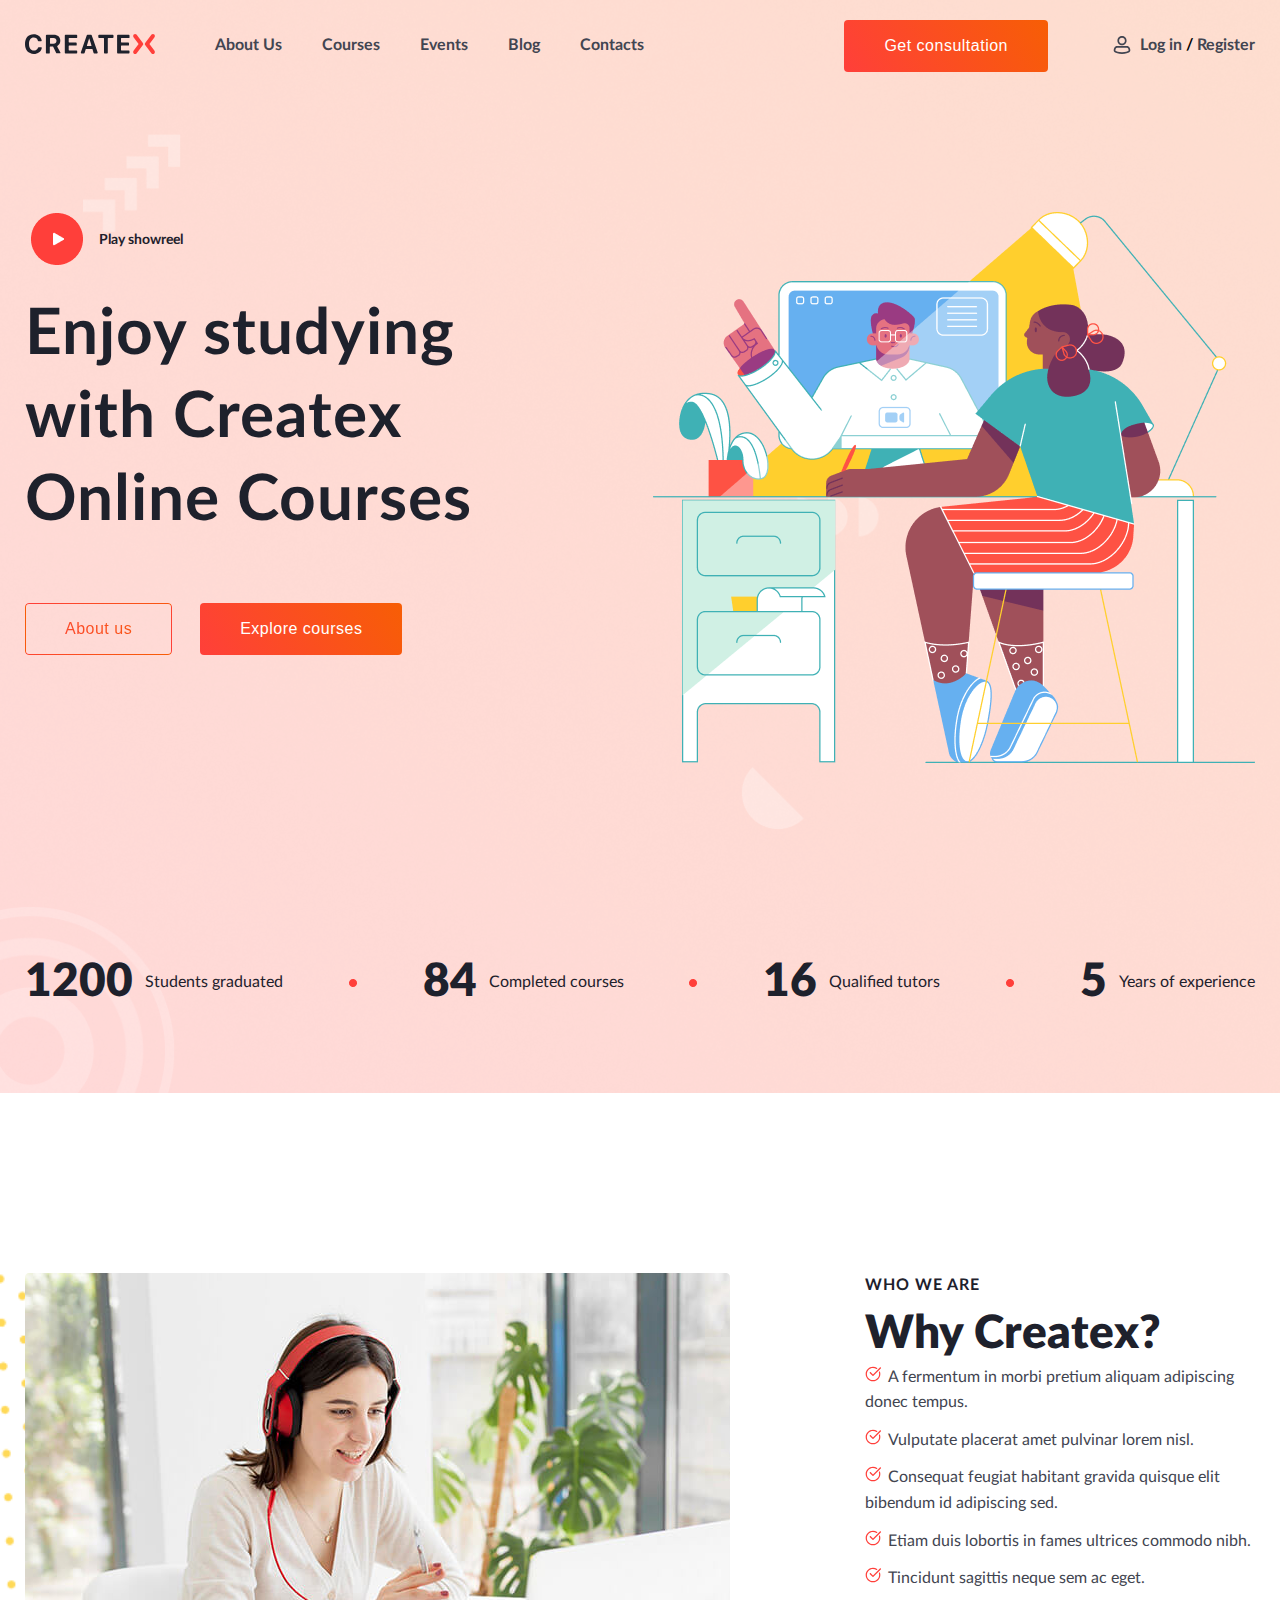
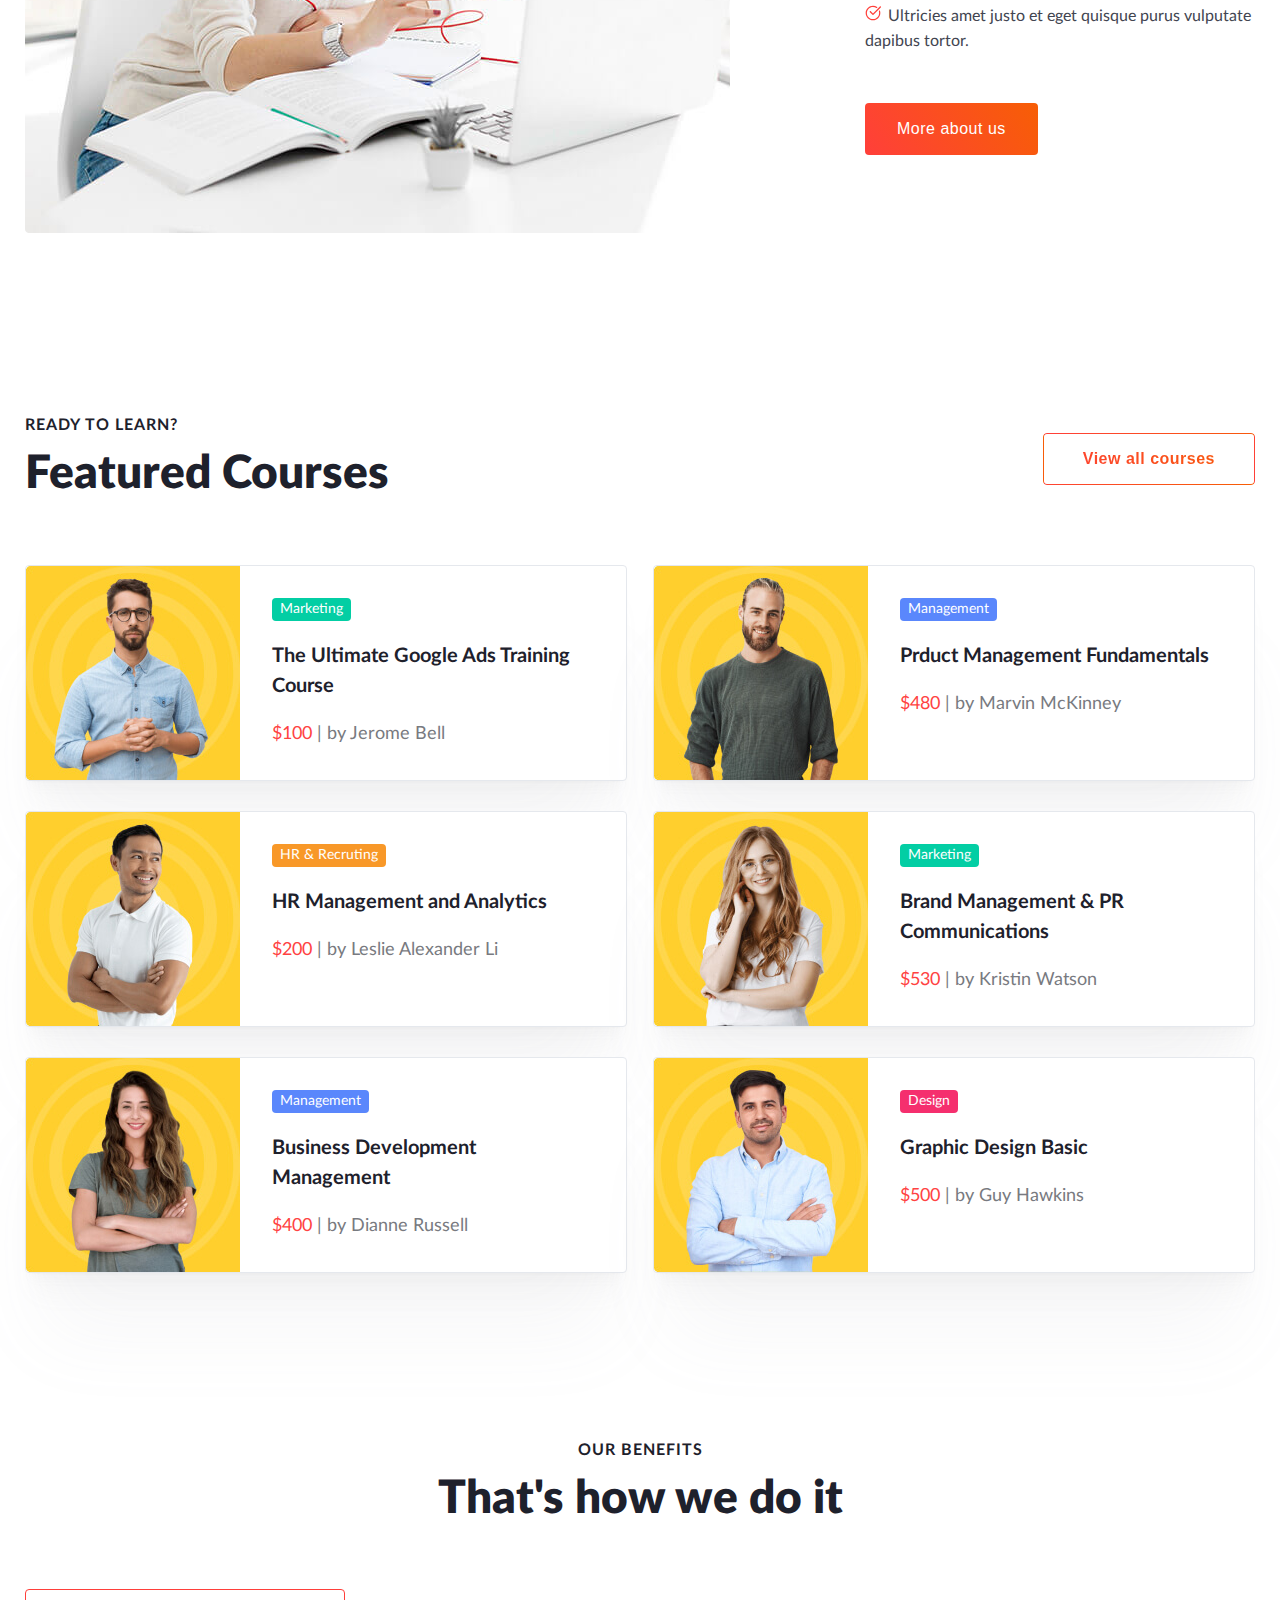
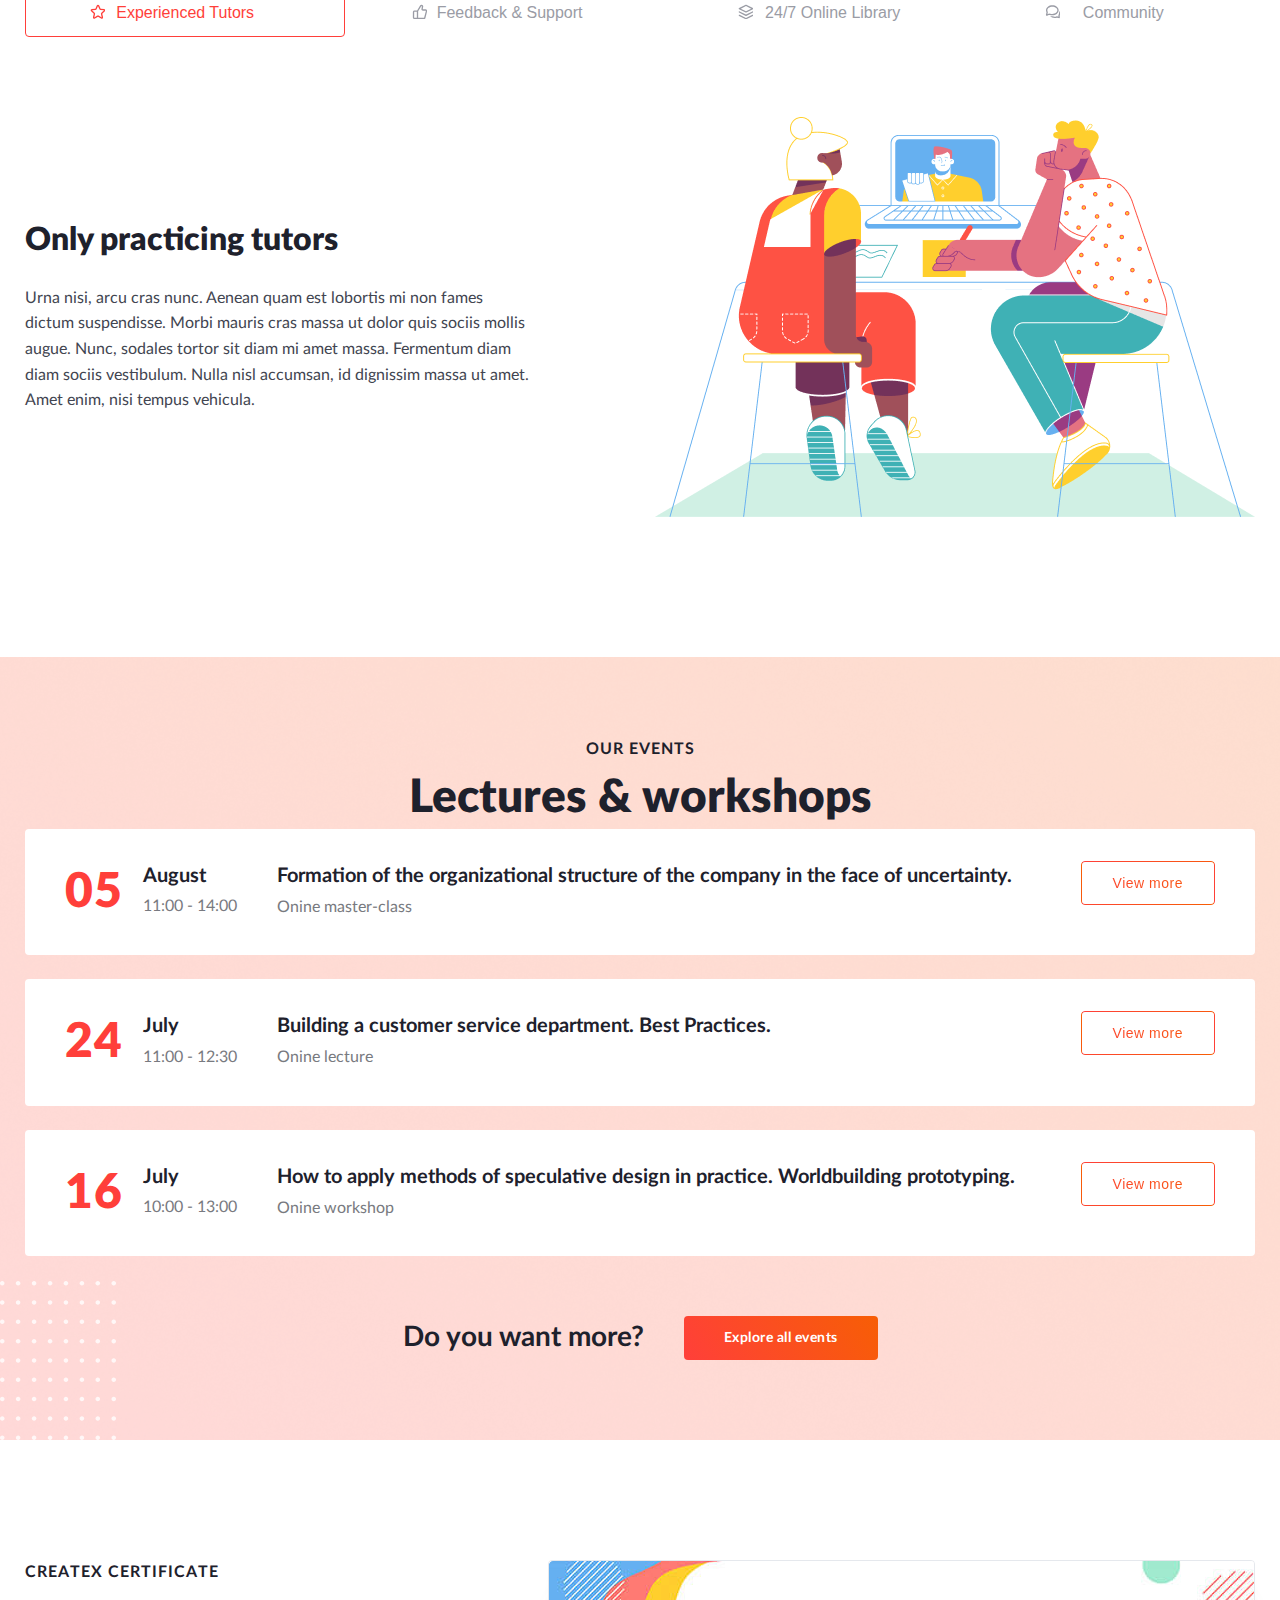
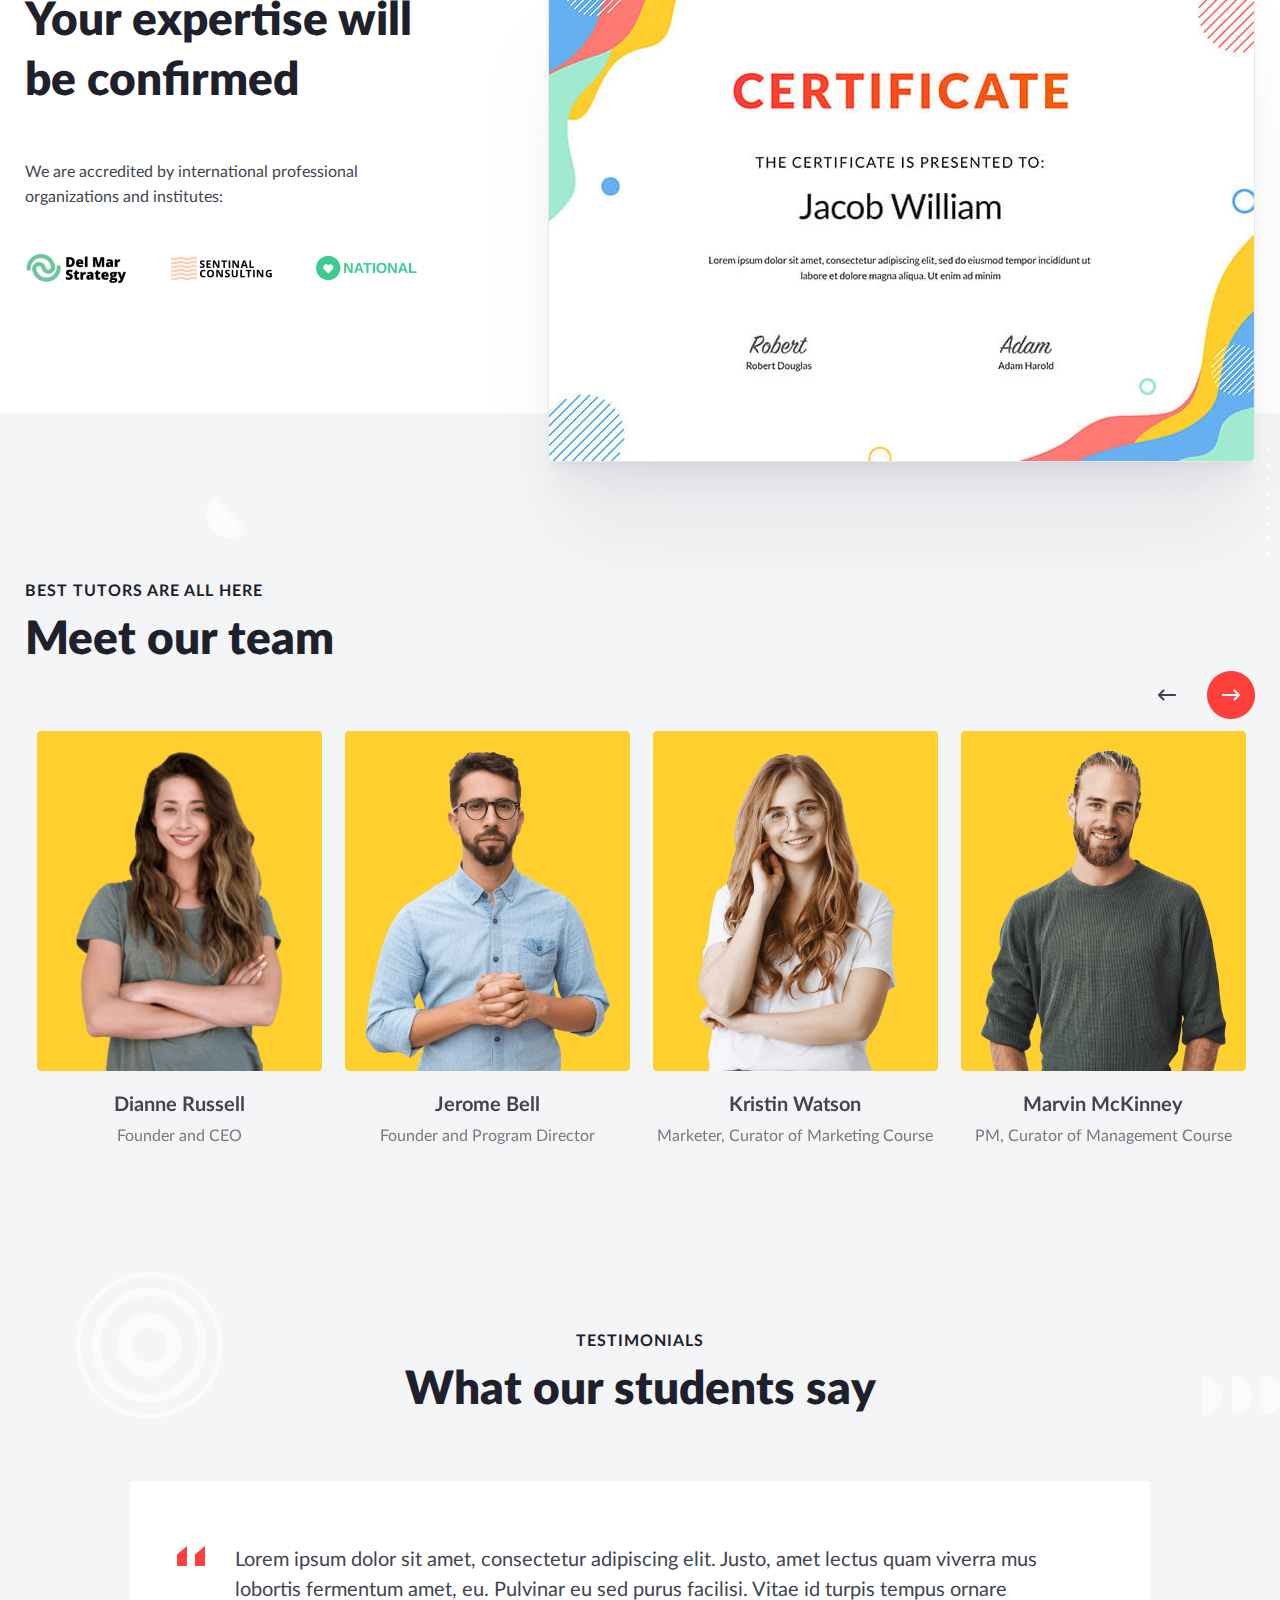
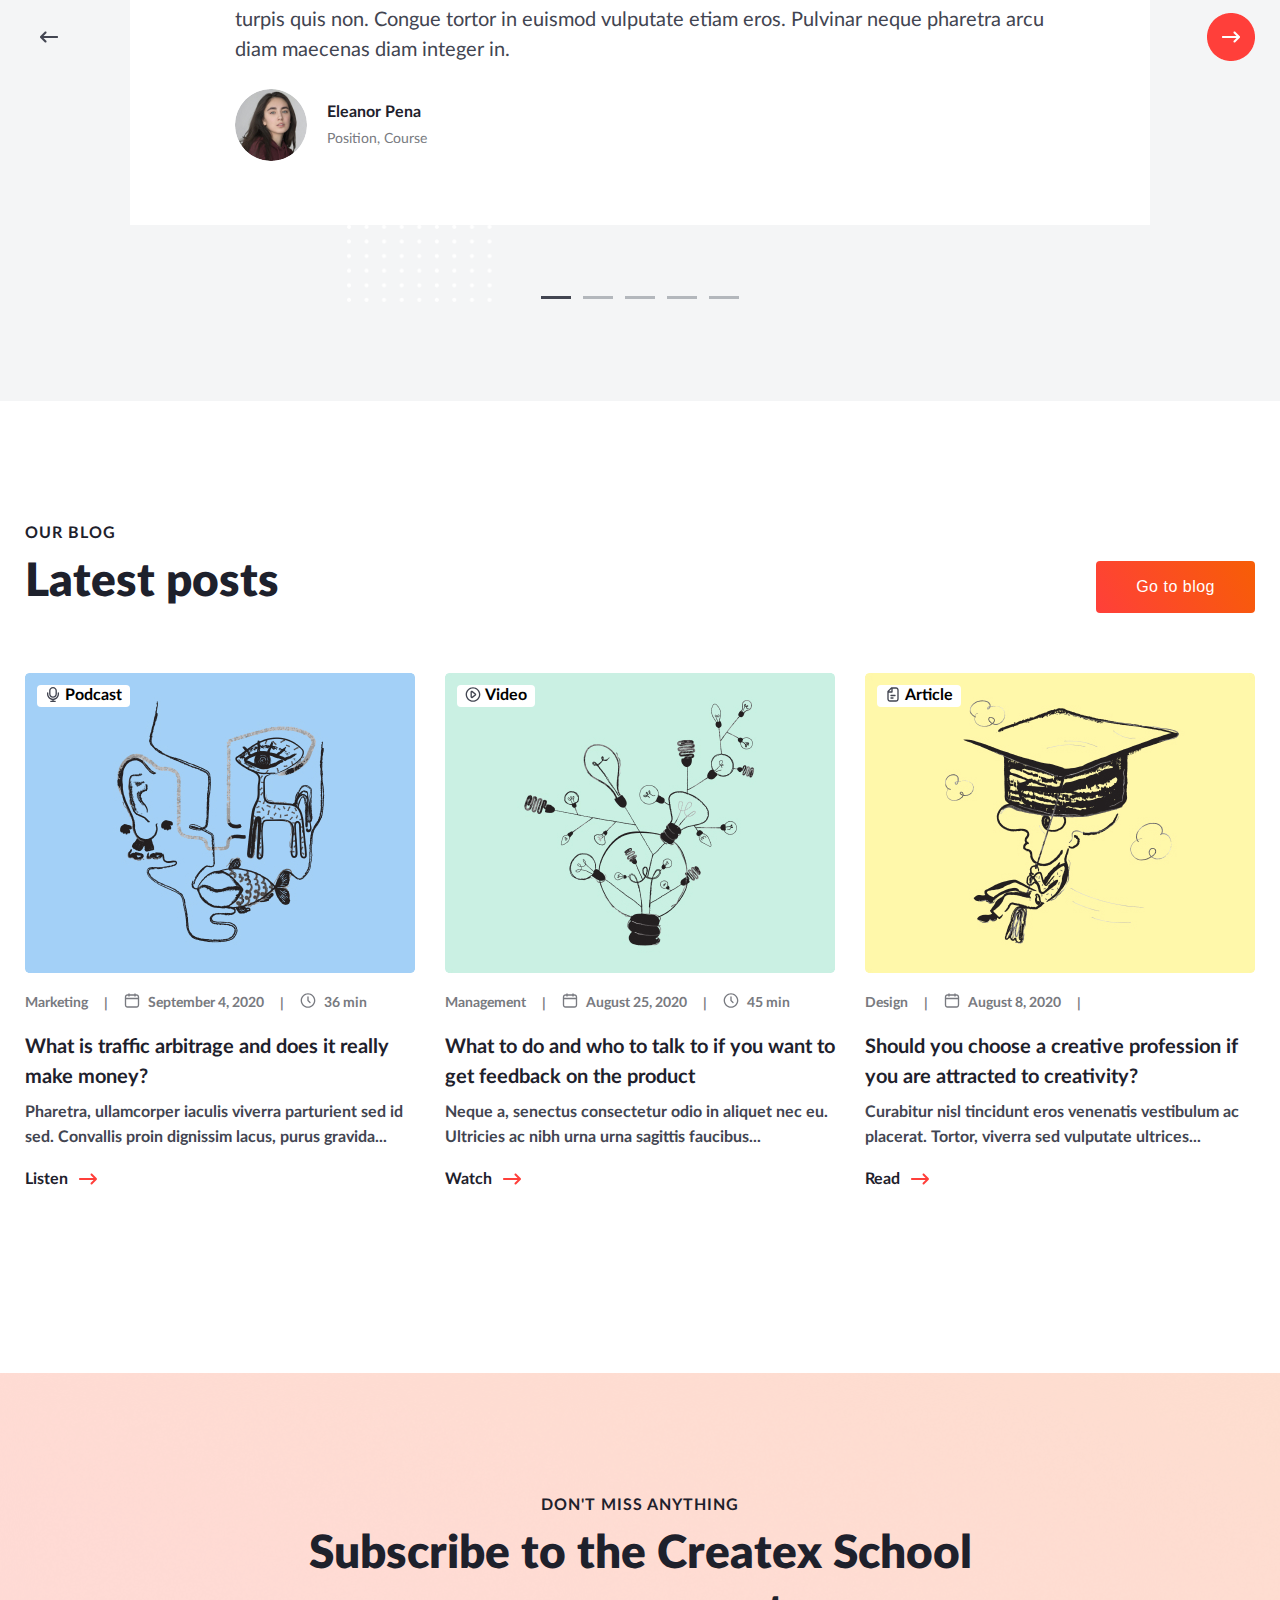
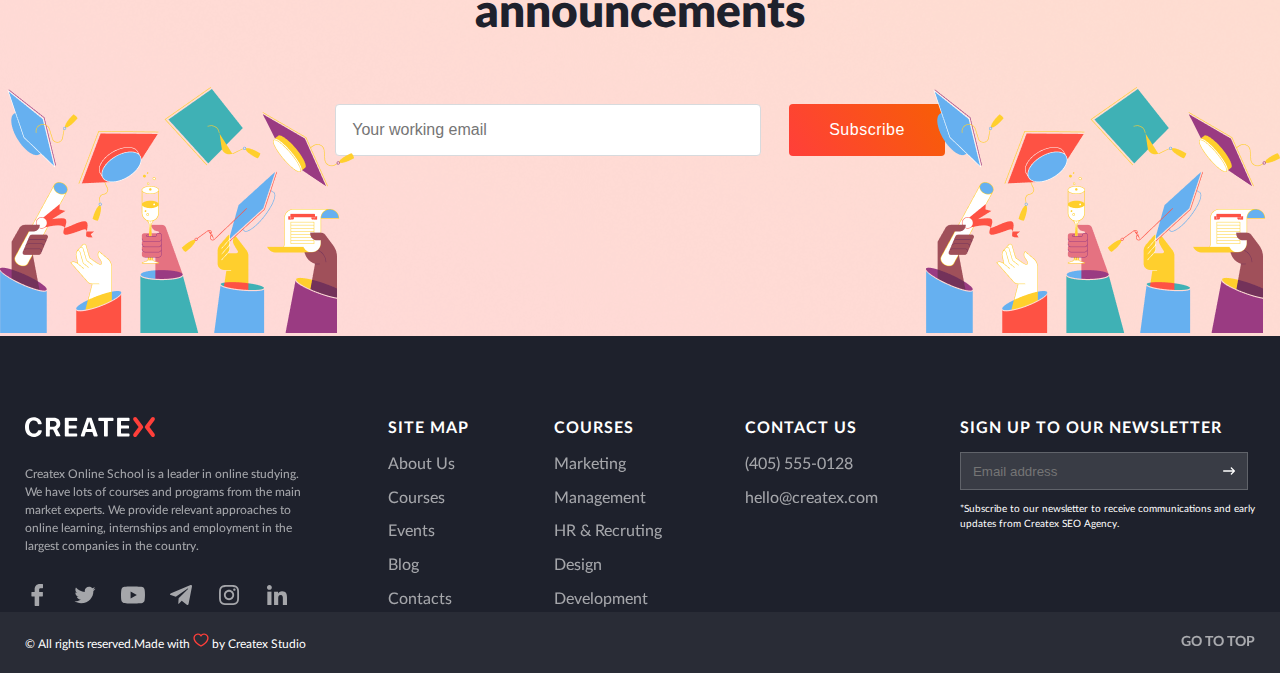
==== index.html @ acdc8247 "q" ====
<!DOCTYPE html>
<html lang="en">
<head>
    <meta charset="UTF-8">
    <meta http-equiv="X-UA-Compatible" content="IE=edge">
    <meta name="viewport" content="width=device-width, initial-scale=1.0">
    <title>Createx</title>

    <link rel="stylesheet" href="./css/style.css">
    <link rel="stylesheet" href="./css/fonts.css">

    <script src="https://code.jquery.com/jquery-3.6.0.min.js"></script>
    <script src="./scripts/slick.min.js"></script>
    <script src="./scripts/script.js"></script>
    
</head>
<body>
    <div class="bg-wrap">
        <header class="header">
            <div class="container">
                <div class="header__row">
                    <div class="header__content">
                        <a href="#" class="header__logo">
                            <img src="./img/main-page/header/logo.svg" alt="logo">
                        </a>
                        <ul class="header__list">
                            <li><a href="#">About Us</a></li>
                            <li><a href="#">Courses</a></li>
                            <li><a href="#">Events</a></li>
                            <li><a href="#">Blog</a></li>
                            <li><a href="#">Contacts</a></li>
                        </ul>
                    </div>
                    <div class="header__btns btns">
                        <button class="btns__consultation btn">Get consultation</button>
                        <div class="header__box">
                            <a class="btns__log-in" href="#">Log in</a>
                            <span>/</span>
                            <a href="#">Register</a>
                        </div>
                    </div>
                </div>
            </div>
        </header>
        <main class="main">
            <div class="container">
                <div class="main__content">
                    <div class="main__row">
                        <div class="main__column">
                            <div class="main__music-btn">
                                <button>
                                    <img src="./img/main-page/main/music-btn.png" alt="">
                                    <img class="main__hover" src="./img/main-page/main/music-btn-hover.png" alt="">
                                </button>
                                <span>Play showreel</span>
                            </div>
                            <h1 class="main__title">Enjoy studying with Createx Online Courses</h1>
                            <div class="main__btns">
                                <button class="btns__about-us">About us</button>
                                <button class="btns__explore btn">Explore courses</button>
                            </div>
                        </div>
                        <img src="./img/main-page/main/illustration.png" alt="">
                    </div>
                </div>
                <div class="main__footer">
                    <div class="main__item">
                        <h2 class="main__text">1200</h2>
                        <p class="main__text-descr">Students graduated</p>
                    </div>
                    <img class="main__dot" src="./img/main-page/main/red-dot.png" alt="dot">
                    <div class="main__item">
                        <h2 class="main__text">84</h2>
                        <p class="main__text-descr">Completed courses</p>
                    </div>
                    <img class="main__dot" src="./img/main-page/main/red-dot.png" alt="dot"><div class="main__item">
                        <h2 class="main__text">16</h2>
                        <p class="main__text-descr">Qualified tutors</p>
                    </div>
                    <img class="main__dot" src="./img/main-page/main/red-dot.png" alt="dot"><div class="main__item">
                        <h2 class="main__text">5</h2>
                        <p class="main__text-descr">Years of experience</p>
                    </div>
                </div>
            </div>
        </main>
    </div>
    <section class="about">
        <div class="container">
            <div class="about__content">
                <img src="./img/main-page/about/image.png" alt="about">
                <div class="about__column">
                    <p class="about__subtitle subtitle">Who we are</p>
                    <h2 class="about__title title">Why Createx?</h2>
                    <ul class="about__list">
                        <li>A fermentum in morbi pretium aliquam adipiscing donec tempus.</li>
                        <li>Vulputate placerat amet pulvinar lorem nisl.
                        </li>
                        <li>Consequat feugiat habitant gravida quisque elit bibendum id adipiscing sed.</li>
                        <li>Etiam duis lobortis in fames ultrices commodo nibh.</li>
                        <li>Tincidunt sagittis neque sem ac eget.</li>
                        <li>Ultricies amet justo et eget quisque purus vulputate dapibus tortor.</li>
                    </ul>
                    <button class="about__more-about btn">More about us</button>
                </div>
            </div>
        </div>
    </section>
    <section class="courses">
        <div class="container">
            <div class="courses__row">
                <div class="courses__text">
                    <p class="courses__subtitle subtitle">Ready to learn?</p>
                    <h3 class="courses__title title">Featured Courses</h3>
                </div>
                <div class="courses__btn">
                    <button class="courses__btn">View all courses</button>
                </div>
            </div>
            <div class="courses__content">
                <div class="courses__item">
                    <img class="courses__img" src="./img/main-page/courses/item/01.png" alt="pic1">
                    <div class="courses__box">
                        <span class="courses__badge badge-green">Marketing</span>
                        <h4 class="courses__position">The Ultimate Google Ads Training Course</h4>
                        <p class="courses__salary"><span>$100</span> | by Jerome Bell</p>
                    </div>
                </div>
                <div class="courses__item">
                    <img class="courses__img" src="./img/main-page/courses/item/02.png" alt="pic2">
                    <div class="courses__box">
                        <span class="courses__badge badge-blue">Management</span>
                        <h4 class="courses__position">Prduct Management Fundamentals</h4>
                        <p class="courses__salary"><span>$480</span> | by Marvin McKinney</p>
                    </div>
                </div>
                <div class="courses__item">
                    <img class="courses__img" src="./img/main-page/courses/item/03.png" alt="pic3">
                    <div class="courses__box">
                        <span class="courses__badge badge-orange">HR & Recruting</span>
                        <h4 class="courses__position">HR  Management and Analytics</h4>
                        <p class="courses__salary"><span>$200</span> | by Leslie Alexander Li</p>
                    </div>
                </div>
                <div class="courses__item">
                    <img class="courses__img" src="./img/main-page/courses/item/04.png" alt="pic4">
                    <div class="courses__box">
                        <span class="courses__badge badge-green">Marketing</span>
                        <h4 class="courses__position">Brand Management & PR Communications</h4>
                        <p class="courses__salary"><span>$530</span> | by Kristin Watson</p>
                    </div>
                </div>
                <div class="courses__item">
                    <img class="courses__img" src="./img/main-page/courses/item/05.png" alt="pic5">
                    <div class="courses__box">
                        <span class="courses__badge badge-blue">Management</span>
                        <h4 class="courses__position">Business Development Management</h4>
                        <p class="courses__salary"><span>$400</span> | by Dianne Russell</p>
                    </div>
                </div>
                <div class="courses__item">
                    <img class="courses__img" src="./img/main-page/courses/item/06.png" alt="pic6">
                    <div class="courses__box">
                        <span class="courses__badge badge-red">Design</span>
                        <h4 class="courses__position">Graphic Design Basic</h4>
                        <p class="courses__salary"><span>$500</span> | by Guy Hawkins</p>
                    </div>
                </div>
            </div>
        </div>
    </section>
    <section class="benefits">
        <div class="container">
            <div class="benefits__content">
                <div class="benefits__text">
                    <p class="benefits__subtitle subtitle">Our benefits</p>
                    <h4 class="benefits__title title">That's how we do it</h4>
                </div>
                <div class="benefits__btns btns">
                    <button class="benefits__btn btns__tutors benefits__hover active">Experienced Tutors</button>
                    <button class="benefits__btn btns__feedback benefits__hover">Feedback & Support</button>
                    <button class="benefits__btn btns__library benefits__hover">24/7 Online Library</button>
                    <button class="benefits__btn btns__community benefits__hover">Community</button>
                </div>
                <div class="benefits__row">
                    <div class="benefits__box">
                        <h4 class="benefits__box-title">Only practicing tutors</h4>
                        <p class="benefits__box-subtitle">Urna nisi, arcu cras nunc. Aenean quam est lobortis mi non fames dictum suspendisse. Morbi mauris cras massa ut dolor quis sociis mollis augue. Nunc, sodales tortor sit diam mi amet massa. Fermentum diam diam sociis vestibulum. Nulla nisl accumsan, id dignissim massa ut amet. Amet enim, nisi tempus vehicula.</p>
                    </div>
                    <img src="./img/main-page/benefits/illustration.png" alt="illustration">
                </div>
            </div>
        </div>
    </section>
    <section class="events">
        <div class="container">
            <div class="events__content">
                <div class="events__text">
                    <p class="events__subtitle subtitle">Our Events</p>
                    <h4 class="events__title title">Lectures & workshops</h4>
                </div>
                <div class="events__column">
                    <div class="events__field field">
                        <div class="field__box">
                            <span class="field__day">05</span>
                            <span class="field__month">August </span>
                            <span class="field__time">11:00 - 14:00</span>
                        </div>
                        <div class="field__text">
                            <h4 class="field__title">Formation of the organizational structure of the company in the face of uncertainty.</h4>
                            <p class="field__descr">Onine master-class</p>
                        </div>
                        <button class="field__btn">View more</button>
                    </div>
                    <div class="events__field field">
                        <div class="field__box">
                            <span class="field__day">24</span>
                            <span class="field__month">July</span>
                            <span class="field__time">11:00 - 12:30</span>
                        </div>
                        <div class="field__text">
                            <h4 class="field__title">Building a customer service department. Best Practices.</h4>
                            <p class="field__descr">Onine lecture</p>
                        </div>
                        <button class="field__btn">View more</button>
                    </div>
                    <div class="events__field field">
                        <div class="field__box">
                            <span class="field__day">16</span>
                            <span class="field__month">July</span>
                            <span class="field__time">10:00 - 13:00</span>
                        </div>
                        <div class="field__text">
                            <h4 class="field__title">How to apply methods of speculative design in practice. Worldbuilding prototyping.</h4>
                            <p class="field__descr">Onine workshop</p>
                        </div>
                        <button class="field__btn">View more</button>
                    </div>
                </div>
                <div class="events__foot">
                    <h4 class="events__descr">Do you want more?</h4>
                    <div class="events__btn">Explore all events</div>
                </div>
            </div>
        </div>
    </section>
    <section class="certificate">
        <div class="container">
            <div class="certificate__content">
                <div class="certificate__column">
                    <p class="certificate__subtitle subtitle">Createx Certificate</p>
                    <h4 class="certificate__title title">Your expertise will be confirmed</h4>
                    <p class="certificate__descr">We are accredited by international professional organizations and institutes:</p>
                    <div class="certificate__row">
                        <img src="./img/main-page/certificate/column/logo01.png" alt="logo1">
                        <img src="./img/main-page/certificate/column/logo02.png" alt="logo2">
                        <img src="./img/main-page/certificate/column/logo03.png" alt="logo3">
                    </div>
                </div>
                <img src="./img/main-page/certificate/image.png" alt="" class="certificate__img">
            </div>
        </div>
    </section>
    <div class="bg-wrap2">
        <section class="team">
            <div class="container">
                <div class="team__content">
                    <div class="team__row">
                        <p class="team__subtitle subtitle">Best tutors are all here</p>
                        <h4 class="team__title title">Meet our team</h4>
                    </div>
                    <div class="team__slider slider">
                        <div class="slider__item">
                            <img src="./img/main-page/team/slider/01.png" alt="team member" class="slider__img">
                            <div class="slider__social social">
                                <a class="social__facebook" href="#">
                                    <img src="./img/main-page/team/slider/social/Facebook.svg" alt="facebook">
                                </a>
                               <a class="social__instagram" href="#">
                                <img src="./img/main-page/team/slider/social/Instagram.svg" alt="instagram">
                                </a>
                               <a class="social__linkedin" href="#">
                                <img src="./img/main-page/team/slider/social/Linked-In.svg" alt="linkedin" >
                                </a>
                            </div>
                            <h4 class="slider__name">Dianne Russell</h4>
                            <p class="slider__position">Founder and CEO</p>
                        </div>
                        <div class="slider__item">
                            <img src="./img/main-page/team/slider/02.png" alt="team member" class="slider__img">
                            <div class="slider__social social">
                                <a class="social__facebook" href="#">
                                    <img src="./img/main-page/team/slider/social/Facebook.svg" alt="facebook">
                                </a>
                               <a class="social__instagram" href="#">
                                <img src="./img/main-page/team/slider/social/Instagram.svg" alt="instagram">
                                </a>
                               <a class="social__linkedin" href="#">
                                <img src="./img/main-page/team/slider/social/Linked-In.svg" alt="linkedin" >
                                </a>
                            </div>
                            <h4 class="slider__name">Jerome Bell</h4>
                            <p class="slider__position">Founder and Program Director</p>
                        </div>
                        <div class="slider__item">
                            <img src="./img/main-page/team/slider/03.png" alt="team member" class="slider__img">
                            <div class="slider__social social">
                                <a class="social__facebook" href="#">
                                    <img src="./img/main-page/team/slider/social/Facebook.svg" alt="facebook">
                                </a>
                               <a class="social__instagram" href="#">
                                <img src="./img/main-page/team/slider/social/Instagram.svg" alt="instagram">
                                </a>
                               <a class="social__linkedin" href="#">
                                <img src="./img/main-page/team/slider/social/Linked-In.svg" alt="linkedin" >
                                </a>
                            </div>
                            <h4 class="slider__name">Kristin Watson</h4>
                            <p class="slider__position">Marketer, Curator of Marketing Course</p>
                        </div>
                        <div class="slider__item">
                            <img src="./img/main-page/team/slider/04.png" alt="team member" class="slider__img">
                            <div class="slider__social social">
                                <a class="social__facebook" href="#">
                                    <img src="./img/main-page/team/slider/social/Facebook.svg" alt="facebook">
                                </a>
                               <a class="social__instagram" href="#">
                                <img src="./img/main-page/team/slider/social/Instagram.svg" alt="instagram">
                                </a>
                               <a class="social__linkedin" href="#">
                                <img src="./img/main-page/team/slider/social/Linked-In.svg" alt="linkedin" >
                                </a>
                            </div>
                            <h4 class="slider__name">Marvin McKinney</h4>
                            <p class="slider__position">PM, Curator of Management Course</p>
                        </div>
                        <div class="slider__item">
                            <img src="./img/main-page/team/slider/05.png" alt="team member" class="slider__img">
                            <div class="slider__social social">
                                <a class="social__facebook" href="#">
                                    <img src="./img/main-page/team/slider/social/Facebook.svg" alt="facebook">
                                </a>
                               <a class="social__instagram" href="#">
                                <img src="./img/main-page/team/slider/social/Instagram.svg" alt="instagram">
                                </a>
                               <a class="social__linkedin" href="#">
                                <img src="./img/main-page/team/slider/social/Linked-In.svg" alt="linkedin" >
                                </a>
                            </div>
                            <h4 class="slider__name">Leslie Alexander Li</h4>
                            <p class="slider__position">Curator of HR & Recruting Course</p>
                        </div>
                        <div class="slider__item">
                            <img src="./img/main-page/team/slider/06.png" alt="team member" class="slider__img">
                            <div class="slider__social social">
                                <a class="social__facebook" href="#">
                                    <img src="./img/main-page/team/slider/social/Facebook.svg" alt="facebook">
                                </a>
                               <a class="social__instagram" href="#">
                                <img src="./img/main-page/team/slider/social/Instagram.svg" alt="instagram">
                                </a>
                               <a class="social__linkedin" href="#">
                                <img src="./img/main-page/team/slider/social/Linked-In.svg" alt="linkedin" >
                                </a>
                            </div>
                            <h4 class="slider__name">Kathryn Murphy</h4>
                            <p class="slider__position">Analyst and Marketing specialist</p>
                        </div>
                        <div class="slider__item">
                            <img src="./img/main-page/team/slider/07.png" alt="team member" class="slider__img">
                            <div class="slider__social social">
                                <a class="social__facebook" href="#">
                                    <img src="./img/main-page/team/slider/social/Facebook.svg" alt="facebook">
                                </a>
                               <a class="social__instagram" href="#">
                                <img src="./img/main-page/team/slider/social/Instagram.svg" alt="instagram">
                                </a>
                               <a class="social__linkedin" href="#">
                                <img src="./img/main-page/team/slider/social/Linked-In.svg" alt="linkedin" >
                                </a>
                            </div>
                            <h4 class="slider__name">Brooklyn Simmons</h4>
                            <p class="slider__position">Curator of Development Course</p>
                        </div>
                        <div class="slider__item">
                            <img src="./img/main-page/team/slider/08.png" alt="team member" class="slider__img">
                            <div class="slider__social social">
                                <a class="social__facebook" href="#">
                                    <img src="./img/main-page/team/slider/social/Facebook.svg" alt="facebook">
                                </a>
                               <a class="social__instagram" href="#">
                                <img src="./img/main-page/team/slider/social/Instagram.svg" alt="instagram">
                                </a>
                               <a class="social__linkedin" href="#">
                                <img src="./img/main-page/team/slider/social/Linked-In.svg" alt="linkedin" >
                                </a>
                            </div>
                            <h4 class="slider__name">Cody Fisher</h4>
                            <p class="slider__position">UX Designer, Curator of Design Course</p>
                        </div>
                    </div>
                </div>
            </div>
        </section>
        <section class="testimonials">
            <div class="container">
                <div class="testimonials__content">
                    <div class="testimonials__row">
                        <p class="testimonials__subtitle subtitle">Testimonials</p>
                        <h4 class="testimonials__title title">What our students say</h4>
                    </div>
                    <div class="testimonials__slider-wide slider-wide">
                        <div class="slider-wide__item">
                            <div class="slider-wide__field">
                                <p class="slider-wide__text">Lorem ipsum dolor sit amet, consectetur adipiscing elit. Justo, amet lectus quam viverra mus lobortis fermentum amet, eu. Pulvinar eu sed purus facilisi. Vitae id turpis tempus ornare turpis quis non. Congue tortor in euismod vulputate etiam eros. Pulvinar neque pharetra arcu diam maecenas diam integer in.</p>
                                <div class="slider-wide__badge">
                                    <img src="./img/main-page/testimonials/image.png" alt="pic" class="slider-wide__img">
                                    <span class="slider-wide__name">Eleanor Pena</span>
                                    <span class="slider-wide__position">Position, Course</span>
                                </div>
                            </div>
                        </div>
                        <div class="slider-wide__item">
                            <div class="slider-wide__field">
                                <p class="slider-wide__text">Lorem ipsum dolor sit amet, consectetur adipiscing elit. Justo, amet lectus quam viverra mus lobortis fermentum amet, eu. Pulvinar eu sed purus facilisi. Vitae id turpis tempus ornare turpis quis non. Congue tortor in euismod vulputate etiam eros. Pulvinar neque pharetra arcu diam maecenas diam integer in.</p>
                                <div class="slider-wide__badge">
                                    <img src="./img/main-page/testimonials/image.png" alt="pic" class="slider-wide__img">
                                    <span class="slider-wide__name">Eleanor Pena</span>
                                    <span class="slider-wide__position">Position, Course</span>
                                </div>
                            </div>
                        </div>
                        <div class="slider-wide__item">
                            <div class="slider-wide__field">
                                <p class="slider-wide__text">Lorem ipsum dolor sit amet, consectetur adipiscing elit. Justo, amet lectus quam viverra mus lobortis fermentum amet, eu. Pulvinar eu sed purus facilisi. Vitae id turpis tempus ornare turpis quis non. Congue tortor in euismod vulputate etiam eros. Pulvinar neque pharetra arcu diam maecenas diam integer in.</p>
                                <div class="slider-wide__badge">
                                    <img src="./img/main-page/testimonials/image.png" alt="pic" class="slider-wide__img">
                                    <span class="slider-wide__name">Eleanor Pena</span>
                                    <span class="slider-wide__position">Position, Course</span>
                                </div>
                            </div>
                        </div>
                        <div class="slider-wide__item">
                            <div class="slider-wide__field">
                                <p class="slider-wide__text">Lorem ipsum dolor sit amet, consectetur adipiscing elit. Justo, amet lectus quam viverra mus lobortis fermentum amet, eu. Pulvinar eu sed purus facilisi. Vitae id turpis tempus ornare turpis quis non. Congue tortor in euismod vulputate etiam eros. Pulvinar neque pharetra arcu diam maecenas diam integer in.</p>
                                <div class="slider-wide__badge">
                                    <img src="./img/main-page/testimonials/image.png" alt="pic" class="slider-wide__img">
                                    <span class="slider-wide__name">Eleanor Pena</span>
                                    <span class="slider-wide__position">Position, Course</span>
                                </div>
                            </div>
                        </div>
                        <div class="slider-wide__item">
                            <div class="slider-wide__field">
                                <p class="slider-wide__text">Lorem ipsum dolor sit amet, consectetur adipiscing elit. Justo, amet lectus quam viverra mus lobortis fermentum amet, eu. Pulvinar eu sed purus facilisi. Vitae id turpis tempus ornare turpis quis non. Congue tortor in euismod vulputate etiam eros. Pulvinar neque pharetra arcu diam maecenas diam integer in.</p>
                                <div class="slider-wide__badge">
                                    <img src="./img/main-page/testimonials/image.png" alt="pic" class="slider-wide__img">
                                    <span class="slider-wide__name">Eleanor Pena</span>
                                    <span class="slider-wide__position">Position, Course</span>
                                </div>
                            </div>
                        </div>
                    </div>
                </div>
            </div>
        </section>
    </div>
    <section class="blog">
        <div class="container">
            <div class="blog__content">
                <div class="blog__row">
                    <div>
                        <p class="blog__subtitle subtitle">Our blog</p>
                        <h4 class="blog__title title">Latest posts</h4>
                    </div>
                    <button class="blog__btn btn">Go to blog</button>
                </div>
                <div class="blog__box">
                    <div class="blog__item">
                        <span class="blog__pseudo mic">Podcast</span>
                        <img src="./img/main-page/blog/01.png" alt="" class="blog__img">
                        <div class="blog__item-row">
                            <span class="blog__name">Marketing</span>
                            <span>|</span>
                            <span class="blog__date">September 4, 2020</span>
                            <span>|</span>
                            <span class="blog__time">36 min</span>
                        </div>
                        <h4 class="blog__text">What is traffic arbitrage and does it really make money?</h4>
                        <p class="blog__descr">Pharetra, ullamcorper iaculis viverra parturient sed id sed. Convallis proin dignissim lacus, purus gravida...</p>
                        <a href="#" class="blog__link">Listen</a>
                    </div>
                    <div class="blog__item">
                        <span class="blog__pseudo play">Video</span>
                        <img src="./img/main-page/blog/02.png" alt="" class="blog__img">
                        <div class="blog__item-row">
                            <span class="blog__name">Management</span>
                            <span>|</span>
                            <span class="blog__date">August 25, 2020</span>
                            <span>|</span>
                            <span class="blog__time">45 min</span>
                        </div>
                        <h4 class="blog__text">What to do and who to talk to if you want to get feedback on the product</h4>
                        <p class="blog__descr">Neque a, senectus consectetur odio in aliquet nec eu. Ultricies ac nibh urna urna sagittis faucibus...</p>
                        <a href="#" class="blog__link">Watch</a>
                    </div>
                    <div class="blog__item">
                        <span class="blog__pseudo files">Article</span>
                        <img src="./img/main-page/blog/03.png" alt="" class="blog__img">
                        <div class="blog__item-row">
                            <span class="blog__name">Design</span>
                            <span>|</span>
                            <span class="blog__date">August 8, 2020</span>
                            <span>|</span>
                        </div>
                        <h4 class="blog__text">Should you choose a creative profession if you are attracted to creativity?</h4>
                        <p class="blog__descr">Curabitur nisl tincidunt eros venenatis vestibulum ac placerat. Tortor, viverra sed vulputate ultrices...</p>
                        <a href="#" class="blog__link">Read</a>
                    </div>
                </div>
            </div>
        </div>
    </section>
    <section class="subscribe">
        <div class="container">
            <div class="subscribe__content">
                <p class="subscribe__subtitle subtitle">Don't miss anything</p>
                <h4 class="subscribe__title title">Subscribe to the Createx School <br> announcements</h4>
                <div class="subscribe__row">
                    <form action="type">
                        <input class="subscribe__input" type="email" placeholder="Your working email">
                        <input type="submit" class="subscribe__btn btn" value="Subscribe">
                    </form>
                    
                </div>
            </div>
        </div>
    </section>
    <footer class="footer">
        <div class="container">
            <div class="footer__content">
                <div class="footer__item">
                    <a href="#" class="footer__logo">
                        <img src="./img/main-page/footer/logo.svg" alt="logo">
                    </a>
                    <p class="footer__descr">Createx Online School is a leader in online studying. We have lots of courses and programs from the main market experts. We provide relevant approaches to online learning, internships and employment in the largest companies in the country.</p>
                    <div class="footer__social">
                        <a href="#">
                            <img src="./img/main-page/footer/social/Facebook.svg" alt="facebook">
                        </a>
                        <a href="#">
                            <img src="./img/main-page/footer/social/Twitter.svg" alt="twitter">
                        </a>
                        <a href="#">
                            <img src="./img/main-page/footer/social/YouTube.svg" alt="youtube">
                        </a>
                        <a href="#">
                            <img src="./img/main-page/footer/social/telegram.svg" alt="telegram">
                        </a>
                        <a href="#">
                            <img src="./img/main-page/footer/social/Instagram.svg" alt="instagram">
                        </a>
                        <a href="#">
                            <img src="./img/main-page/footer/social/Linked-In.svg" alt="Linked-In">
                        </a>
                    </div>
                </div>
                <div class="footer__item">
                    <a href="#" class="footer__title">Site map</a>
                    <a href="#" class="footer__subtitle">About Us</a>
                    <a href="#" class="footer__subtitle">Courses</a>
                    <a href="#" class="footer__subtitle">Events</a>
                    <a href="#" class="footer__subtitle">Blog</a>
                    <a href="#" class="footer__subtitle">Contacts</a>
                </div>
                <div class="footer__item">
                    <a href="#" class="footer__title">Courses</a>
                    <a href="#" class="footer__subtitle">Marketing</a>
                    <a href="#" class="footer__subtitle">Management</a>
                    <a href="#" class="footer__subtitle">HR & Recruting</a>
                    <a href="#" class="footer__subtitle">Design</a>
                    <a href="#" class="footer__subtitle">Development</a>
                </div>
                <div class="footer__item">
                    <a href="#" class="footer__title">Contact us</a>
                    <a href="#" class="footer__subtitle">(405) 555-0128</a>
                    <a href="#" class="footer__subtitle">hello@createx.com</a>
                </div>
                <div class="footer__item">
                    <a href="#" class="footer__title">Sign up to our newsletter</a>
                    <form action="type" class="footer__input">
                        <input type="email" placeholder="Email address" class="footer__input-field">
                        <input type="submit" class="footer__input-submit">
                    </form>
                    <p class="footer__txt">*Subscribe to our newsletter to receive communications and early updates from Createx SEO Agency.</p>
                </div>
            </div>
        </div>
        <div class="footer__end-wrap">
            <div class="container">
                <div class="footer__end">
                    <p class="footer__text">© All rights reserved.Made with <span><img src="./img/main-page/footer/Heart.svg" alt="hearth"></span> by Createx Studio </p>
                    <a href="#">Go to top</a>
                </div>
            </div>
        </div>
    </footer>
</body>
</html>
---- css/style.css ----
/*-----------------------------RESET-------------------------*/
html, body, div, span, applet, object, iframe,
h1, h2, h3, h4, h5, h6, p, blockquote, pre,
a, abbr, acronym, address, big, cite, code,
del, dfn, em, img, ins, kbd, q, s, samp,
small, strike, strong, sub, sup, tt, var,
b, u, i, center,
dl, dt, dd, ol, ul, li,
fieldset, form, label, legend,
table, caption, tbody, tfoot, thead, tr, th, td,
article, aside, canvas, details, embed,
figure, figcaption, footer, header, hgroup,
menu, nav, output, ruby, section, summary,
time, mark, audio, video {
  margin: 0;
  padding: 0;
  border: 0;
  font-size: 100%;
  font: inherit;
  vertical-align: baseline;
}

/* HTML5 display-role reset for older browsers */
article, aside, details, figcaption, figure,
footer, header, hgroup, menu, nav, section {
  display: block;
}

body {
  line-height: 1;
}

ol, ul {
  list-style: none;
}

blockquote, q {
  quotes: none;
}

blockquote:before, blockquote:after,
q:before, q:after {
  content: "";
  content: none;
}

table {
  border-collapse: collapse;
  border-spacing: 0;
}

button {
  border: none;
  outline: none;
}

a {
  text-decoration: none;
}

/*------------------------------------------------------*/
body {
  height: 100%;
  font-family: "Lato-Bold";
}

.container {
  max-width: 1230px;
  margin: 0 auto;
  padding-left: 15px;
  padding-right: 15px;
  height: 100%;
}

.btn {
  background: linear-gradient(55.95deg, #FF3F3A 0%, #F75E05 100%);
  border-radius: 4px;
  font-size: 16px;
  line-height: 325%;
  letter-spacing: 0.5px;
  color: #FFFFFF;
  cursor: pointer;
}

.subtitle {
  margin: 0 0 8px 0;
  font-size: 16px;
  line-height: 150%;
  letter-spacing: 1px;
  text-transform: uppercase;
  color: #1E212C;
}

.title {
  font-family: "Lato-Black";
  font-size: 46px;
  line-height: 130%;
  color: #1E212C;
}

.bg-wrap {
  background: url(../img/main-page/background1.png) 0 0/cover no-repeat;
}

.bg-wrap2 {
  background: url(../img/main-page/team/Background.png) 0 0/cover no-repeat;
}

.header__row {
  display: flex;
  justify-content: space-between;
  align-items: center;
  height: 52px;
  padding: 20px 0 140px 0;
}
.header__logo {
  margin: 0 60px 0 0;
}
.header__content {
  display: flex;
}
.header__list {
  display: flex;
  align-items: center;
}
.header__list li:not(:last-child) {
  margin: 0 40px 0 0;
}
.header__list a {
  font-size: 16px;
  line-height: 160%;
  color: #424551;
}
.header__btns {
  display: flex;
  align-items: center;
}
.header__box {
  margin: 0 0 0 64px;
}

.btns__consultation {
  padding: 0 40px;
}
.btns a {
  font-size: 16px;
  line-height: 160%;
  color: #424551;
}
.btns__log-in {
  position: relative;
  padding: 0 0 0 28px;
}
.btns__log-in::before {
  content: "";
  position: absolute;
  top: -2px;
  left: 0;
  background-image: url(../img/main-page/header/Profile.svg);
  background-size: cover;
  width: 20px;
  height: 20px;
}

.main__content {
  padding: 0 0 190px 0;
}
.main__row {
  display: flex;
  justify-content: space-between;
}
.main__column {
  margin: 0 175px 0 0;
}
.main__music-btn {
  display: flex;
  align-items: center;
  margin: 0 0 24px 0;
}
.main__music-btn button {
  position: relative;
  background-color: transparent;
  cursor: pointer;
}
.main__music-btn span {
  font-size: 14px;
  line-height: 150%;
  color: #1E212C;
  margin: 0 0 0 10px;
}
.main__hover {
  position: absolute;
  top: -15px;
  left: -10px;
  opacity: 0;
  width: 84px;
  height: 84px;
  transition: all 0.75s ease 0s;
}
.main__hover:hover {
  opacity: 1;
}
.main__title {
  font-size: 64px;
  line-height: 130%;
  letter-spacing: 1px;
  color: #1E212C;
  margin: 0 0 60px 0;
}
.main__footer {
  display: flex;
  align-items: center;
  justify-content: space-between;
  padding: 0 0 80px 0;
}
.main__item {
  display: flex;
  align-items: center;
}
.main__text {
  font-family: "Lato-Black";
  font-size: 46px;
  line-height: 130%;
  color: #1E212C;
  margin: 0 12px 0 0;
}
.main__text-descr {
  font-family: "Lato-Regular";
  font-size: 16px;
  line-height: 160%;
  color: #1E212C;
}
.main__dot {
  height: 8px;
  width: 8px;
}

.btns__about-us {
  position: relative;
  font-size: 16px;
  line-height: 52px;
  letter-spacing: 0.5px;
  background: linear-gradient(55.95deg, #FF3F3A 0%, #F75E05 100%);
  -webkit-background-clip: text;
  -webkit-text-fill-color: transparent;
  border-radius: 4px;
  padding: 0px 40px;
  margin: 0 24px 0 0;
  cursor: pointer;
}
.btns__about-us::before {
  content: "";
  position: absolute;
  top: 0;
  left: 0;
  right: 0;
  bottom: 0;
  border-radius: 4px;
  border: 1px solid transparent;
  background: linear-gradient(55.95deg, #FF3F3A 0%, #F75E05 100%);
  -webkit-mask: linear-gradient(#fff 0 0) padding-box, linear-gradient(#fff 0 0);
  -webkit-mask-composite: destination-out;
  mask-composite: exclude;
}
.btns__explore {
  padding: 0 40px;
}

.about {
  background-image: url(../img/main-page/about/background.png);
  background-size: cover;
  background-repeat: no-repeat;
  margin: 180px 0 0 0;
}
.about__content {
  display: flex;
  justify-content: space-between;
  padding: 0 0 180px 0;
}
.about__column {
  margin: 0 0 0 135px;
}
.about__title {
  margin: 0 40px 0 0;
}
.about__list {
  font-family: "Lato-Regular";
  font-size: 16px;
  line-height: 160%;
  color: #424551;
  margin: 0 0 48px 0;
}
.about__list li {
  list-style: url(../img/main-page/about/check.svg);
  list-style-position: inside;
}
.about__list li:not(:last-child) {
  margin: 0 0 12px 0;
}
.about__more-about {
  padding: 0 32px;
  cursor: pointer;
}

.courses__row {
  display: flex;
  justify-content: space-between;
  margin: 0 0 60px 0;
}
.courses__btn {
  display: flex;
  flex-direction: column;
  justify-content: center;
}
.courses__btn button {
  position: relative;
  font-weight: 700;
  font-size: 16px;
  line-height: 52px;
  letter-spacing: 0.5px;
  background: linear-gradient(55.95deg, #FF3F3A 0%, #F75E05 100%);
  -webkit-background-clip: text;
  -webkit-text-fill-color: transparent;
  border-radius: 4px;
  padding: 0px 40px;
  cursor: pointer;
}
.courses__btn button::before {
  content: "";
  position: absolute;
  top: 0;
  left: 0;
  right: 0;
  bottom: 0;
  border-radius: 4px;
  border: 1px solid transparent;
  background: linear-gradient(55.95deg, #FF3F3A 0%, #F75E05 100%);
  -webkit-mask: linear-gradient(#fff 0 0) padding-box, linear-gradient(#fff 0 0);
  -webkit-mask-composite: destination-out;
  mask-composite: exclude;
}
.courses__content {
  display: flex;
  justify-content: space-between;
  flex-wrap: wrap;
  gap: 30px 0;
  flex: 0 1 100%;
  padding: 0 0 165px 0;
}
.courses__item {
  display: flex;
  justify-content: flex-start;
  background: #FFFFFF;
  border: 1px solid #E5E8ED;
  box-shadow: 0px 80px 80px -20px rgba(154, 156, 165, 0.08), 0px 30px 24px -10px rgba(154, 156, 165, 0.05), 0px 12px 10px -6px rgba(154, 156, 165, 0.04), 0px 4px 4px -4px rgba(30, 33, 44, 0.03);
  border-radius: 4px;
  width: 600px;
}
.courses__box {
  margin: 32px;
}
.courses__badge {
  display: inline-block;
  font-family: "Lato-Regular";
  border-radius: 4px;
  font-size: 14px;
  line-height: 150%;
  color: #FFFFFF;
  padding: 1px 8px 1px 8px;
}
.courses__position {
  font-size: 20px;
  line-height: 150%;
  color: #1E212C;
  margin: 20px 0 20px 0;
}
.courses__salary {
  display: block;
  font-family: "Lato-Regular";
  font-size: 18px;
  line-height: 150%;
  color: #787A80;
}
.courses__salary span {
  color: #FF4242;
}

.badge-green {
  background: #03CEA4;
}

.badge-blue {
  background: #5A87FC;
}

.badge-orange {
  background: #F89828;
}

.badge-red {
  background: #F52F6E;
}

.benefits {
  background-color: #FFFFFF;
}
.benefits__text {
  text-align: center;
  padding: 0 0 60px 0;
}
.benefits__btns {
  display: flex;
  justify-content: space-between;
  padding: 0 0 60px 0;
}
.benefits__btn {
  position: relative;
  border-radius: 4px;
  font-size: 16px;
  line-height: 160%;
  color: #9A9CA5;
  background-color: transparent;
  padding: 10px 0;
  transition: all 0.5s ease 0s;
  border: 1px solid #FFFFFF;
  flex: 1 1 auto;
  cursor: pointer;
}
.benefits__hover:hover {
  font-size: 16px;
  line-height: 160%;
  color: #FF3F3A;
  border: 1px solid #FF3F3A;
}
.benefits__row {
  display: flex;
  justify-content: space-between;
  align-items: center;
  padding: 0 0 120px 0;
}
.benefits__box {
  flex: 0 1 41%;
}
.benefits__box-title {
  font-family: "Lato-Black";
  font-size: 32px;
  line-height: 130%;
  color: #1E212C;
  margin: 0 0 24px 0;
}
.benefits__box-subtitle {
  font-family: "Lato-Regular";
  font-size: 16px;
  line-height: 160%;
  color: #424551;
}

.active {
  font-size: 16px;
  line-height: 160%;
  color: #FF3F3A;
  border: 1px solid #FF3F3A;
}

.btns__tutors:before {
  position: absolute;
  content: "";
  top: 30%;
  left: 20%;
  background-image: url(../img/main-page/benefits/Star-gray.svg);
  height: 15px;
  width: 15px;
  transition: all 0.5s ease 0s;
}
.btns__tutors:hover:before {
  background-image: url(../img/main-page/benefits/Star-red.svg);
}
.btns__tutors.active:before {
  background-image: url(../img/main-page/benefits/Star-red.svg);
}
.btns__feedback:before {
  position: absolute;
  content: "";
  top: 30%;
  left: 20%;
  background-image: url(../img/main-page/benefits/like-grey.svg);
  height: 15px;
  width: 15px;
  transition: all 0.5s ease 0s;
}
.btns__feedback:hover:before {
  background-image: url(../img/main-page/benefits/like-red.svg);
}
.btns__feedback.active:before {
  background-image: url(../img/main-page/benefits/like-red.svg);
}
.btns__library:before {
  position: absolute;
  content: "";
  top: 30%;
  left: 20%;
  background-image: url(../img/main-page/benefits/Layouts-grey.svg);
  height: 15px;
  width: 15px;
  transition: all 0.5s ease 0s;
}
.btns__library:hover:before {
  background-image: url(../img/main-page/benefits/Layouts-red.svg);
}
.btns__library.active:before {
  background-image: url(../img/main-page/benefits/Layouts-red.svg);
}
.btns__community:before {
  position: absolute;
  content: "";
  top: 30%;
  left: 20%;
  background-image: url(../img/main-page/benefits/Chat-grey.svg);
  height: 15px;
  width: 15px;
  transition: all 0.5s ease 0s;
}
.btns__community:hover:before {
  background-image: url(../img/main-page/benefits/Chat-red.svg);
}
.btns__community.active:before {
  background-image: url(../img/main-page/benefits/Chat-red.svg);
}

.events {
  position: relative;
  background-image: url(../img/main-page/events/bg-color.png);
  background-size: cover;
  background-repeat: no-repeat;
}
.events:before {
  position: absolute;
  content: url(../img/main-page/events/dots.svg);
  height: 159px;
  width: 116px;
  bottom: 0;
  left: 0;
}
.events__content {
  padding: 80px 0 0 0;
}
.events__text {
  text-align: center;
}
.events__column {
  display: grid;
  gap: 24px 0;
  padding: 0 0 60px 0;
}
.events__field {
  display: flex;
  padding: 32px 40px;
  background-color: #FFFFFF;
  border-radius: 4px;
}
.events__foot {
  display: flex;
  justify-content: center;
  padding: 0 0 80px 0;
}
.events__descr {
  font-size: 28px;
  line-height: 150%;
  color: #1E212C;
  margin: 0 40px 0 0;
}
.events__btn {
  background: linear-gradient(55.95deg, #FF3F3A 0%, #F75E05 100%);
  border-radius: 4px;
  -webkit-background-clip: none;
  -webkit-text-fill-color: #FFFFFF;
  font-size: 14px;
  line-height: 44px;
  letter-spacing: 0.5px;
  padding: 0 40px;
  cursor: pointer;
}

.field {
  display: flex;
  align-items: flex-start;
}
.field__box {
  display: grid;
  grid-template-areas: "day month" "day time";
  -moz-column-gap: 20px;
       column-gap: 20px;
}
.field__day {
  grid-area: day;
  font-family: "Lato-Black";
  font-size: 48px;
  line-height: 130%;
  letter-spacing: 1px;
  color: #FF3F3A;
  align-items: center;
}
.field__month {
  grid-area: month;
  font-size: 20px;
  line-height: 150%;
  color: #1E212C;
}
.field__time {
  grid-area: time;
  font-family: "Lato-Regular";
  font-size: 16px;
  line-height: 160%;
  color: #787A80;
}
.field__text {
  display: flex;
  flex-direction: column;
  flex: 1 1 auto;
  padding: 0 0 0 40px;
}
.field__title {
  font-size: 20px;
  line-height: 150%;
  color: #1E212C;
  margin: 0 0 4px 0;
}
.field__descr {
  font-family: "Lato-Regular";
  font-size: 16px;
  line-height: 160%;
  color: #787A80;
}
.field__btn {
  position: relative;
  font-size: 14px;
  line-height: 44px;
  letter-spacing: 0.5px;
  background: linear-gradient(55.95deg, #FF3F3A 0%, #F75E05 100%);
  -webkit-background-clip: text;
  -webkit-text-fill-color: transparent;
  border-radius: 4px;
  padding: 0 32px;
  cursor: pointer;
}
.field__btn::before {
  content: "";
  position: absolute;
  top: 0;
  left: 0;
  right: 0;
  bottom: 0;
  border-radius: 4px;
  border: 1px solid transparent;
  background: linear-gradient(55.95deg, #FF3F3A 0%, #F75E05 100%);
  -webkit-mask: linear-gradient(#fff 0 0) padding-box, linear-gradient(#fff 0 0);
  -webkit-mask-composite: destination-out;
  mask-composite: exclude;
}
.field__btn:hover {
  background: linear-gradient(55.95deg, #FF3F3A 0%, #F75E05 100%);
  border-radius: 4px;
  -webkit-background-clip: none;
  -webkit-text-fill-color: #FFFFFF;
}

.certificate__content {
  padding: 120px 0 120px 0;
  display: flex;
  justify-content: space-between;
  position: relative;
}
.certificate__column {
  flex: 0 1 32%;
}
.certificate__title {
  margin: 0 0 48px 0;
}
.certificate__descr {
  font-family: "Lato-Regular";
  font-size: 16px;
  line-height: 160%;
  color: #424551;
}
.certificate__row {
  display: flex;
  justify-content: space-between;
  margin: 32px 0 0 0;
}
.certificate__img {
  position: absolute;
  top: 120px;
  right: 0;
  border: 1px solid #E5E8ED;
  box-shadow: 0px 80px 80px -20px rgba(154, 156, 165, 0.16), 0px 30px 24px -10px rgba(154, 156, 165, 0.1), 0px 12px 10px -6px rgba(154, 156, 165, 0.08), 0px 4px 4px -4px rgba(30, 33, 44, 0.05);
  border-radius: 4px;
}

.team__content {
  padding: 166px 0 0 0;
  min-width: 0;
}
.slider {
  position: relative;
  overflow: hidden;
  padding: 60px 0 180px 0;
}
.slider__item {
  width: 100%;
  opacity: 0;
  text-align: center;
  position: relative;
  transition: all 0.5s ease 0s;
}
.slider__item:hover {
  transition: all 0.5s ease 0s;
  transform: scale(105%);
}
.slider__item:hover::before {
  opacity: 1;
}
.slider__item:hover .social {
  transition: all 0.5s ease 0s;
}
.slider__item:hover .social__facebook {
  display: block;
  opacity: 0.6;
}
.slider__item:hover .social__facebook:hover {
  opacity: 1;
}
.slider__item:hover .social__instagram {
  display: block;
  opacity: 0.6;
}
.slider__item:hover .social__instagram:hover {
  opacity: 1;
}
.slider__item:hover .social__linkedin {
  display: block;
  opacity: 0.6;
}
.slider__item:hover .social__linkedin:hover {
  opacity: 1;
}
.slider__item::before {
  content: "";
  position: absolute;
  top: 0;
  left: 12px;
  right: 0;
  bottom: 0;
  border-radius: 4px;
  background-image: url(../img/main-page/team/slider/gradient.png);
  background-repeat: no-repeat;
  transition: all 0.5s ease 0s;
  opacity: 0;
}
.slider__img {
  margin: 0 0 16px 0;
}
.slider__name {
  font-size: 20px;
  line-height: 150%;
  color: #424551;
  margin: 0 0 4px 0;
}
.slider__position {
  font-family: "Lato-Regular";
  font-size: 16px;
  line-height: 160%;
  color: #787A80;
}
.slider .slick-track {
  display: flex;
  justify-content: space-between;
}
.slider .slick-active {
  opacity: 1;
}
.slider .slick-arrow {
  position: absolute;
  font-size: 0;
}
.slider .slick-prev {
  top: 0;
  right: 64px;
  height: 48px;
  width: 48px;
  background: url(../img/main-page/team/slider/prev-hover.png);
  background-repeat: no-repeat;
  background-position: center;
  padding: 24px;
}
.slider .slick-prev.slick-disabled {
  background: url(../img/main-page/team/slider/prev-btn.png);
  background-repeat: no-repeat;
  background-position: center;
}
.slider .slick-next {
  top: 0;
  right: 0;
  height: 48px;
  width: 48px;
  background: url(../img/main-page/team/slider/next-hover.png);
  background-repeat: no-repeat;
  background-position: center;
  padding: 24px;
}
.slider .slick-next.slick-disabled {
  background: url(../img/main-page/team/slider/next-btn.png);
  background-repeat: no-repeat;
  background-position: center;
}

.social {
  display: flex;
  position: absolute;
  bottom: 90px;
  right: 20px;
}
.social__facebook {
  display: none;
  opacity: 0;
  margin: 0 8px 0 0;
}
.social__instagram {
  display: none;
  opacity: 0;
  margin: 0 8px 0 0;
}
.social__linkedin {
  opacity: 0;
  display: none;
}

.testimonials__content {
  padding: 0 0 100px 0;
}
.testimonials__row {
  text-align: center;
}

.slider-wide {
  position: relative;
  overflow: hidden;
}
.slider-wide__item {
  padding: 60px 105px;
  opacity: 0;
  transition: all 0.5s ease 0s;
}
.slider-wide__field {
  max-width: 1020px;
  min-height: 216px;
  background-color: #FFFFFF;
  padding: 64px 105px;
  display: flex;
  flex-direction: column;
}
.slider-wide__text {
  position: relative;
  font-family: "Lato-Regular";
  font-size: 20px;
  line-height: 150%;
  color: #424551;
  margin: 0 0 24px 0;
  flex: 1 1 auto;
}
.slider-wide__text:before {
  position: absolute;
  content: url(../img/main-page/testimonials/braces.png);
  width: 28px;
  height: 20px;
  top: 0;
  left: -58px;
}
.slider-wide__badge {
  display: grid;
  grid-template-areas: "img name" "img position";
  -moz-column-gap: 20px;
       column-gap: 20px;
  grid-template-columns: 72px 150px;
  justify-self: flex-end;
}
.slider-wide__img {
  grid-area: img;
  border-radius: 50%;
  width: 72px;
  height: 72px;
}
.slider-wide__name {
  grid-area: name;
  font-size: 16px;
  line-height: 160%;
  color: #1E212C;
  align-self: flex-end;
  margin: 0 0 4px 0;
}
.slider-wide__position {
  grid-area: position;
  font-family: "Lato-Regular";
  font-size: 14px;
  line-height: 150%;
  color: #787A80;
  align-self: flex-start;
}
.slider-wide .slick-track {
  display: flex;
  justify-content: space-between;
}
.slider-wide .slick-active {
  opacity: 1;
  transition: all 0.5s ease 0s;
}
.slider-wide .slick-arrow {
  position: absolute;
  font-size: 0;
  z-index: 10;
}
.slider-wide .slick-prev {
  top: 40%;
  left: 0;
  height: 48px;
  width: 48px;
  background: url(../img/main-page/team/slider/prev-hover.png);
  background-repeat: no-repeat;
  background-position: center;
  padding: 24px;
}
.slider-wide .slick-prev.slick-disabled {
  background: url(../img/main-page/team/slider/prev-btn.png);
  background-repeat: no-repeat;
  background-position: center;
}
.slider-wide .slick-next {
  top: 40%;
  right: 0;
  height: 48px;
  width: 48px;
  background: url(../img/main-page/team/slider/next-hover.png);
  background-repeat: no-repeat;
  background-position: center;
  padding: 24px;
}
.slider-wide .slick-next.slick-disabled {
  background: url(../img/main-page/team/slider/next-btn.png);
  background-repeat: no-repeat;
  background-position: center;
}
.slider-wide .slick-dots {
  display: flex;
  justify-content: center;
}
.slider-wide .slick-dots li:not(:last-child) {
  margin: 0 12px 0 0;
}
.slider-wide .slick-dots button {
  font-size: 0;
  width: 30px;
  height: 3px;
  background-color: #B3B7BC;
}
.slider-wide .slick-dots .slick-active button {
  background-color: #424551;
}

.blog__content {
  padding: 120px 0 180px 0;
}
.blog__row {
  display: flex;
  justify-content: space-between;
  padding: 0 0 60px 0;
}
.blog__btn {
  padding: 0 40px;
  align-self: flex-end;
}
.blog__box {
  display: flex;
  justify-content: space-between;
  gap: 30px;
}
.blog__item {
  position: relative;
  flex: 0 1 33.3%;
}
.blog__pseudo {
  position: absolute;
  top: 12px;
  left: 12px;
  padding: 1px 8px;
  background-color: #FFFFFF;
  border-radius: 4px;
}
.blog__pseudo.mic:before {
  content: url(../img/main-page/blog/mic.svg);
  vertical-align: middle;
  margin: 0 4px 0 0;
}
.blog__pseudo.play:before {
  content: url(../img/main-page/blog/Play.svg);
  vertical-align: middle;
  margin: 0 4px 0 0;
}
.blog__pseudo.files:before {
  content: url(../img/main-page/blog/Files.svg);
  vertical-align: middle;
  margin: 0 4px 0 0;
}
.blog__img {
  border-radius: 4px;
}
.blog__item-row {
  padding: 16px 0;
}
.blog__item-row span {
  font-size: 14px;
  line-height: 150%;
  color: #787A80;
}
.blog__name {
  margin: 0 12px 0 0;
}
.blog__date {
  margin: 0 12px 0 0;
}
.blog__date:before {
  content: url(../img/main-page/blog/Calendar.svg);
  vertical-align: middle;
  margin: 0 8px 0 12px;
}
.blog__time:before {
  content: url(../img/main-page/blog/Clock.svg);
  vertical-align: middle;
  margin: 0 8px 0 12px;
}
.blog__text {
  font-size: 20px;
  line-height: 150%;
  color: #1E212C;
  margin: 0 0 8px 0;
}
.blog__descr {
  font-size: 16px;
  line-height: 160%;
  color: #424551;
  margin: 0 0 16px 0;
}
.blog__link {
  position: relative;
  font-size: 16px;
  line-height: 160%;
  color: #1E212C;
  padding: 0 8px 0 0;
}
.blog__link:after {
  position: absolute;
  content: "";
  width: 24px;
  height: 24px;
  background-image: url(../img/main-page/blog/Right.svg);
  background-size: cover;
  background-repeat: no-repeat;
  right: -24px;
}

.subscribe {
  position: relative;
  display: flex;
  background: url(../img/main-page/subscribe/background.png) 0 0/cover no-repeat;
}
.subscribe:before {
  position: absolute;
  content: url(../img/main-page/subscribe/illustration.png);
  bottom: 0;
  left: 0;
}
.subscribe:after {
  position: absolute;
  content: url(../img/main-page/subscribe/illustration.png);
  bottom: 0;
  right: 0;
}
.subscribe__content {
  padding: 120px 0 180px 0;
  text-align: center;
}
.subscribe__row {
  display: flex;
  justify-content: center;
  align-items: center;
  margin: 60px 0 0 0;
}
.subscribe__input {
  height: 50px;
  width: 408px;
  background: #FFFFFF;
  border: 1px solid #D7DADD;
  border-radius: 4px;
  padding: 0 0 0 16px;
  margin: 0 24px 0 0;
  font-size: 16px;
  line-height: 160%;
  color: #9A9CA5;
}
.subscribe__btn {
  padding: 0 40px;
  outline: none;
  border: none;
}

.footer {
  background: #1E212C;
}
.footer__content {
  padding: 80px 0 0 0;
  display: grid;
  grid-template-columns: 23% 7% 9% 11% 24%;
  grid-template-rows: 1fr;
  -moz-column-gap: 80px;
       column-gap: 80px;
}
.footer__item {
  display: flex;
  flex-direction: column;
}
.footer__logo {
  margin: 0 0 24px 0;
}
.footer__descr {
  font-family: "Lato-Regular";
  font-size: 12px;
  line-height: 150%;
  color: #FFFFFF;
  opacity: 0.6;
  margin: 0 0 28px 0;
}
.footer__social a:not(:last-child) {
  margin: 0 20px 0 0;
}
.footer__title {
  font-size: 16px;
  line-height: 150%;
  letter-spacing: 1px;
  text-transform: uppercase;
  color: #FFFFFF;
  margin: 0 0 12px 0;
}
.footer__subtitle {
  font-family: "Lato-Regular";
  font-size: 16px;
  line-height: 160%;
  color: #FFFFFF;
  opacity: 0.6;
}
.footer__subtitle:not(:last-child) {
  margin: 0 0 8px 0;
}
.footer__input {
  width: 286px;
  background: rgba(255, 255, 255, 0.12);
  border: 1px solid rgba(255, 255, 255, 0.2);
  min-height: 34px;
  vertical-align: middle;
}
.footer__input-field {
  background: transparent;
  border: none;
  outline: none;
  -webkit-appearance: none;
  width: 234px;
  vertical-align: middle;
  height: 36px;
  color: #FFFFFF;
  padding: 0 0 0 12px;
}
.footer__input-submit {
  padding: 0;
  margin: 0;
  height: 36px;
  vertical-align: middle;
  background: transparent url(../img/main-page/footer/LineStroke.svg) no-repeat 50% 50%;
  width: 36px;
  font-size: 0;
  border: none;
  cursor: pointer;
}
.footer__txt {
  font-family: "Lato-Regular";
  font-size: 10px;
  line-height: 150%;
  color: #FFFFFF;
  margin: 12px 0 0 0;
}
.footer__end {
  padding: 20px 0;
  display: flex;
  justify-content: space-between;
}
.footer__end a {
  font-size: 14px;
  text-transform: uppercase;
  line-height: 150%;
  color: #FFFFFF;
  opacity: 0.6;
}
.footer__end-wrap {
  background: url(../img/main-page/footer/background-end.png) 0 0/cover no-repeat;
}
.footer__text {
  font-family: "Lato-Regular";
  font-size: 12px;
  line-height: 150%;
  color: #FFFFFF;
}/*# sourceMappingURL=style.css.map */
---- css/fonts.css ----
@font-face {
    font-family: 'Lato-Regular';
    src: url('Lato-Regular.eot');
    src: local('Lato Regular'), local('Lato-Regular'),
        url('../fonts/Lato-Regular.eot') format('embedded-opentype'),
        url('../fonts/Lato-Regular.woff') format('woff'),
        url('../fonts/Lato-Regular.ttf') format('truetype');
    font-weight: normal;
    font-style: normal;
}

@font-face {
    font-family: 'Lato-Black';
    src: url('Lato-Black.eot');
    src: local('Lato Black'), local('Lato-Black'),
        url('../fonts/Lato-Black.eot') format('embedded-opentype'),
        url('../fonts/Lato-Black.woff') format('woff'),
        url('../fonts/Lato-Black.ttf') format('truetype');
    font-weight: 900;
    font-style: normal;
}

@font-face {
    font-family: 'Lato-Bold';
    src: url('Lato-Bold.eot');
    src: local('Lato Bold'), local('Lato-Bold'),
        url('../fonts/Lato-Bold.eot') format('embedded-opentype'),
        url('../fonts/Lato-Bold.woff') format('woff'),
        url('../fonts/Lato-Bold.ttf') format('truetype');
    font-weight: bold;
    font-style: normal;
}
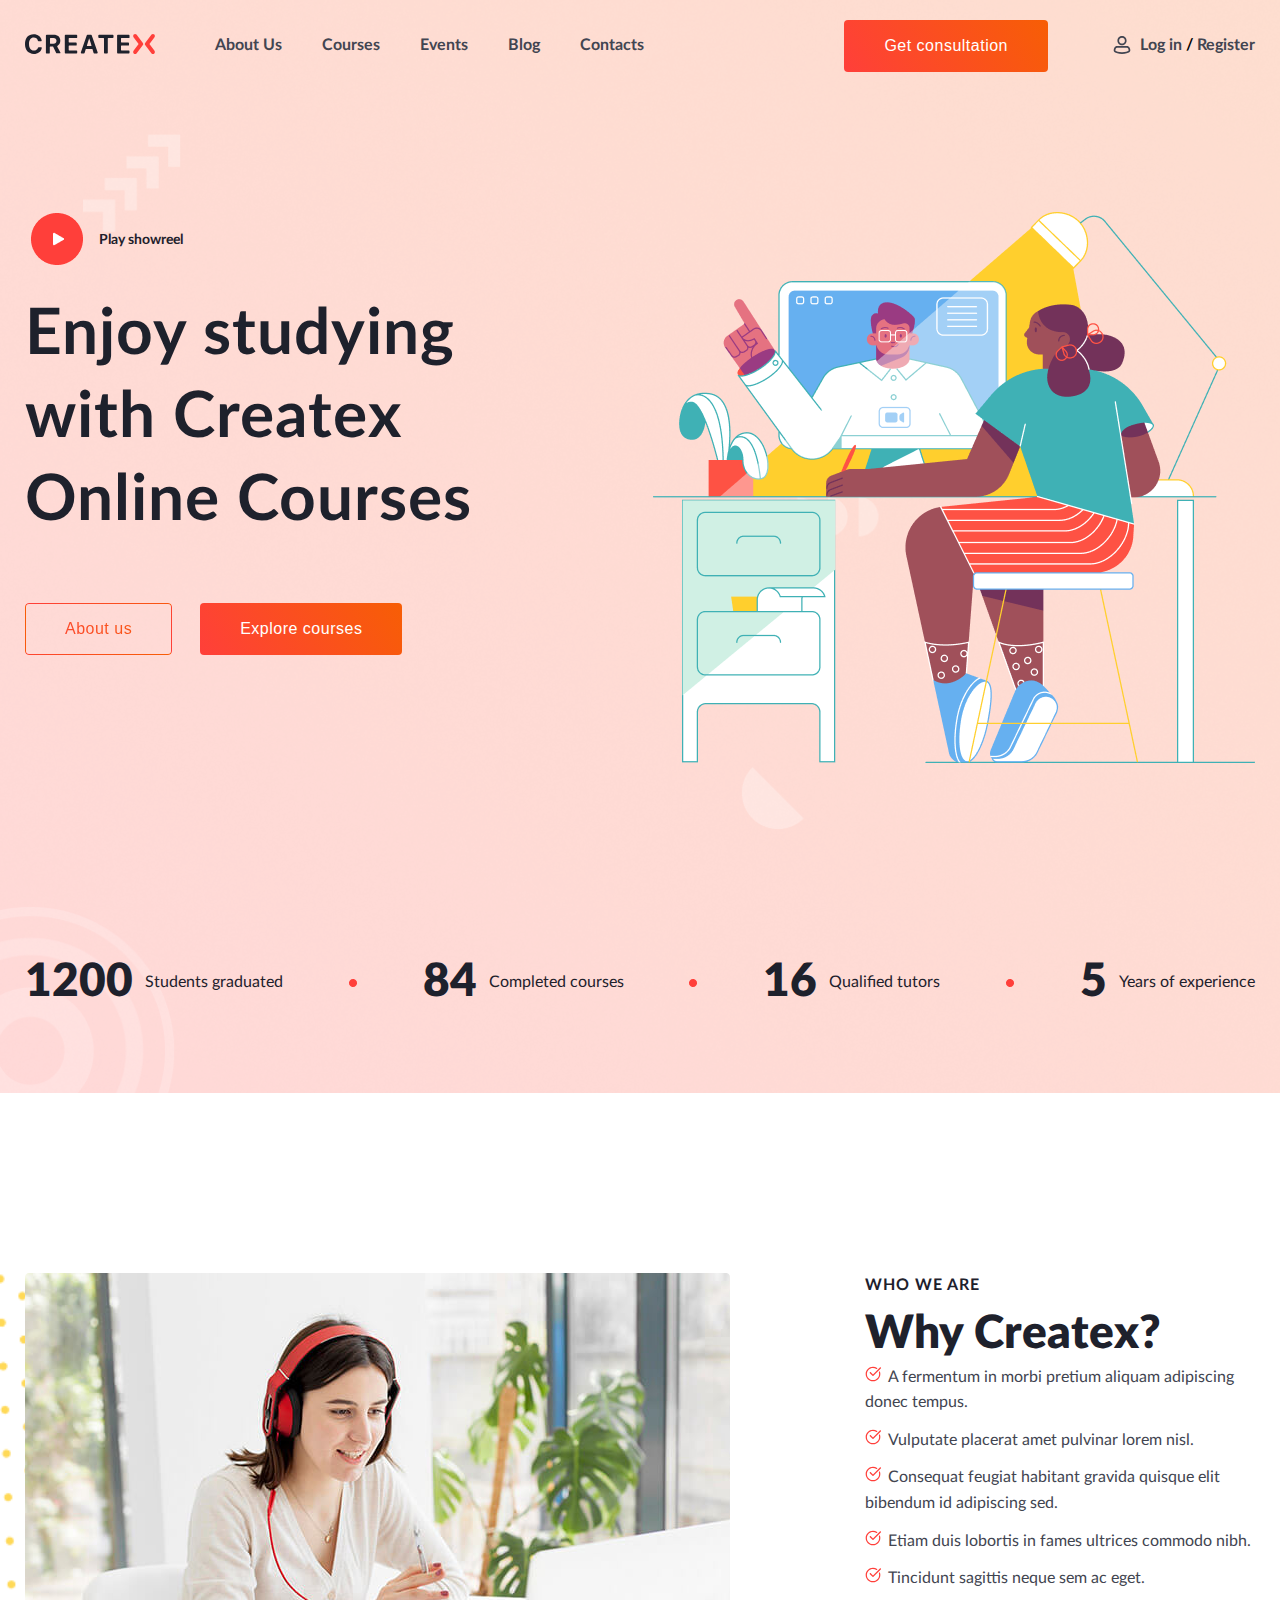
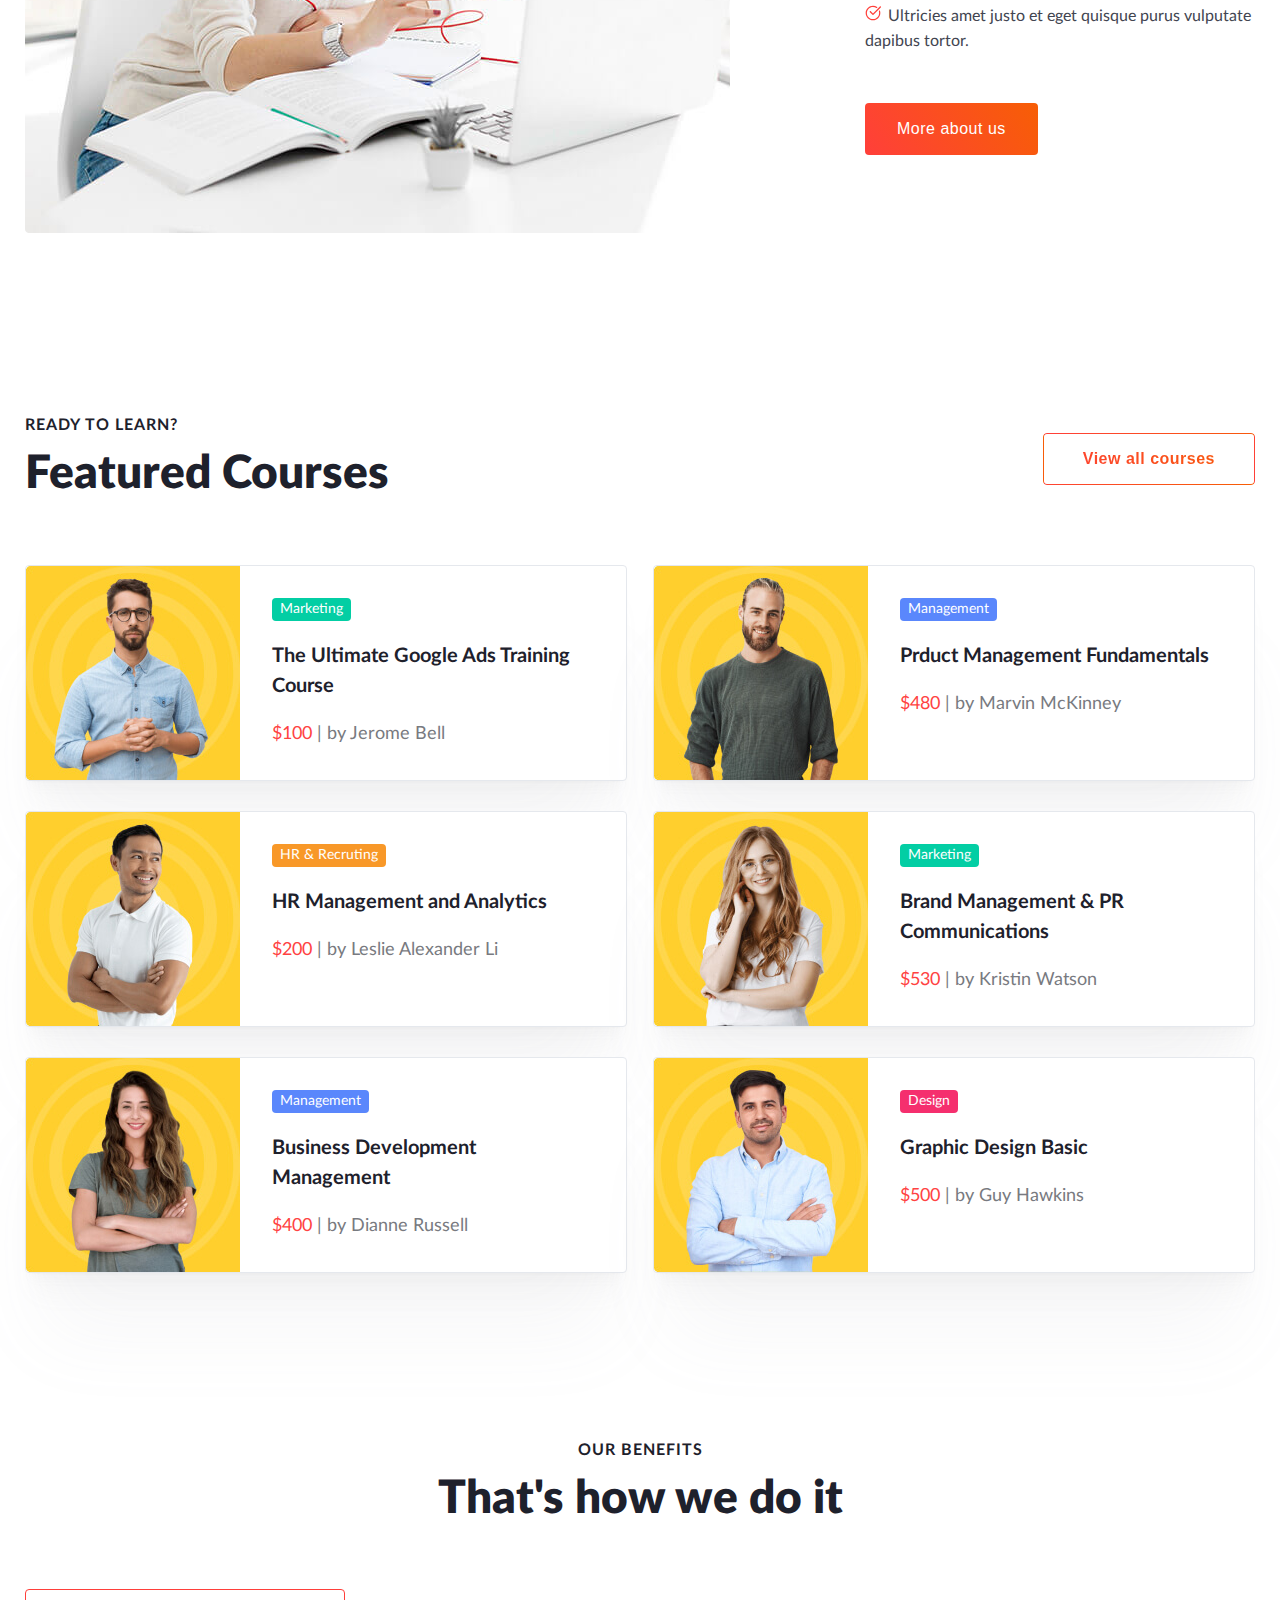
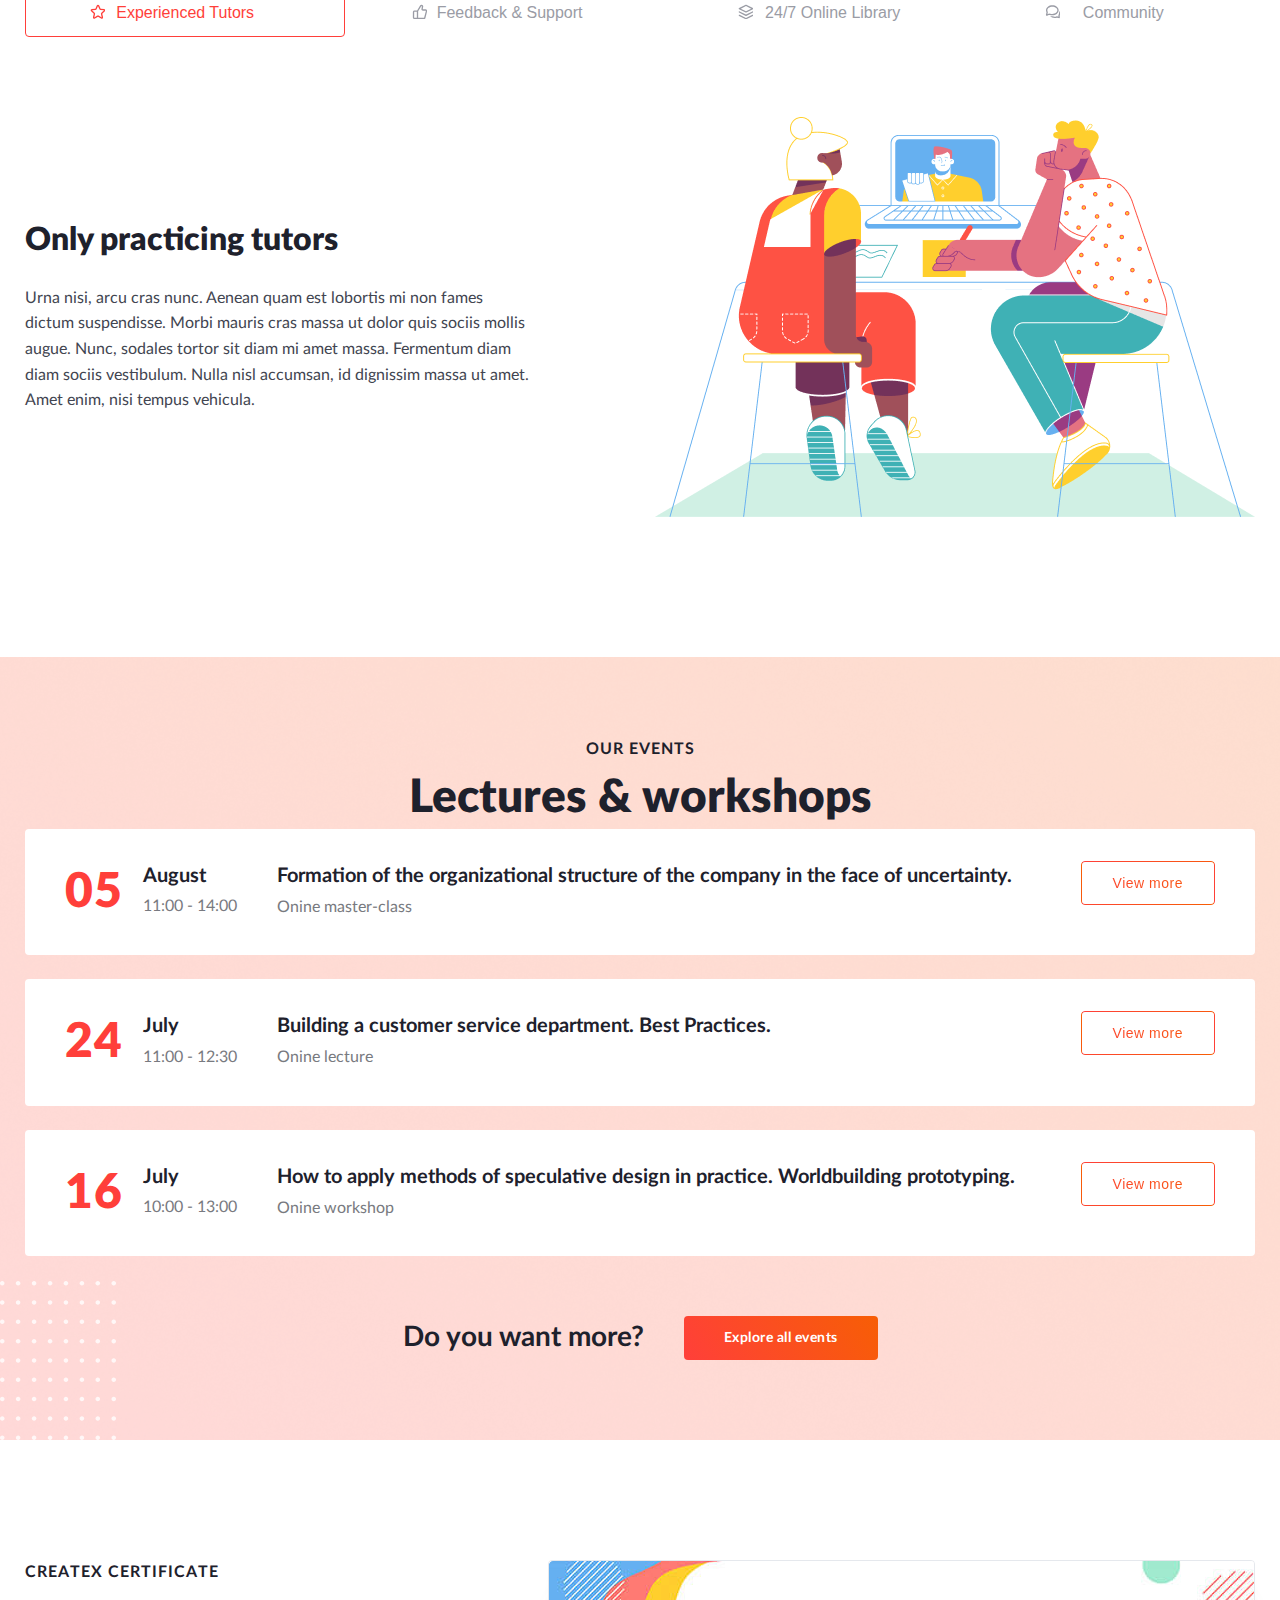
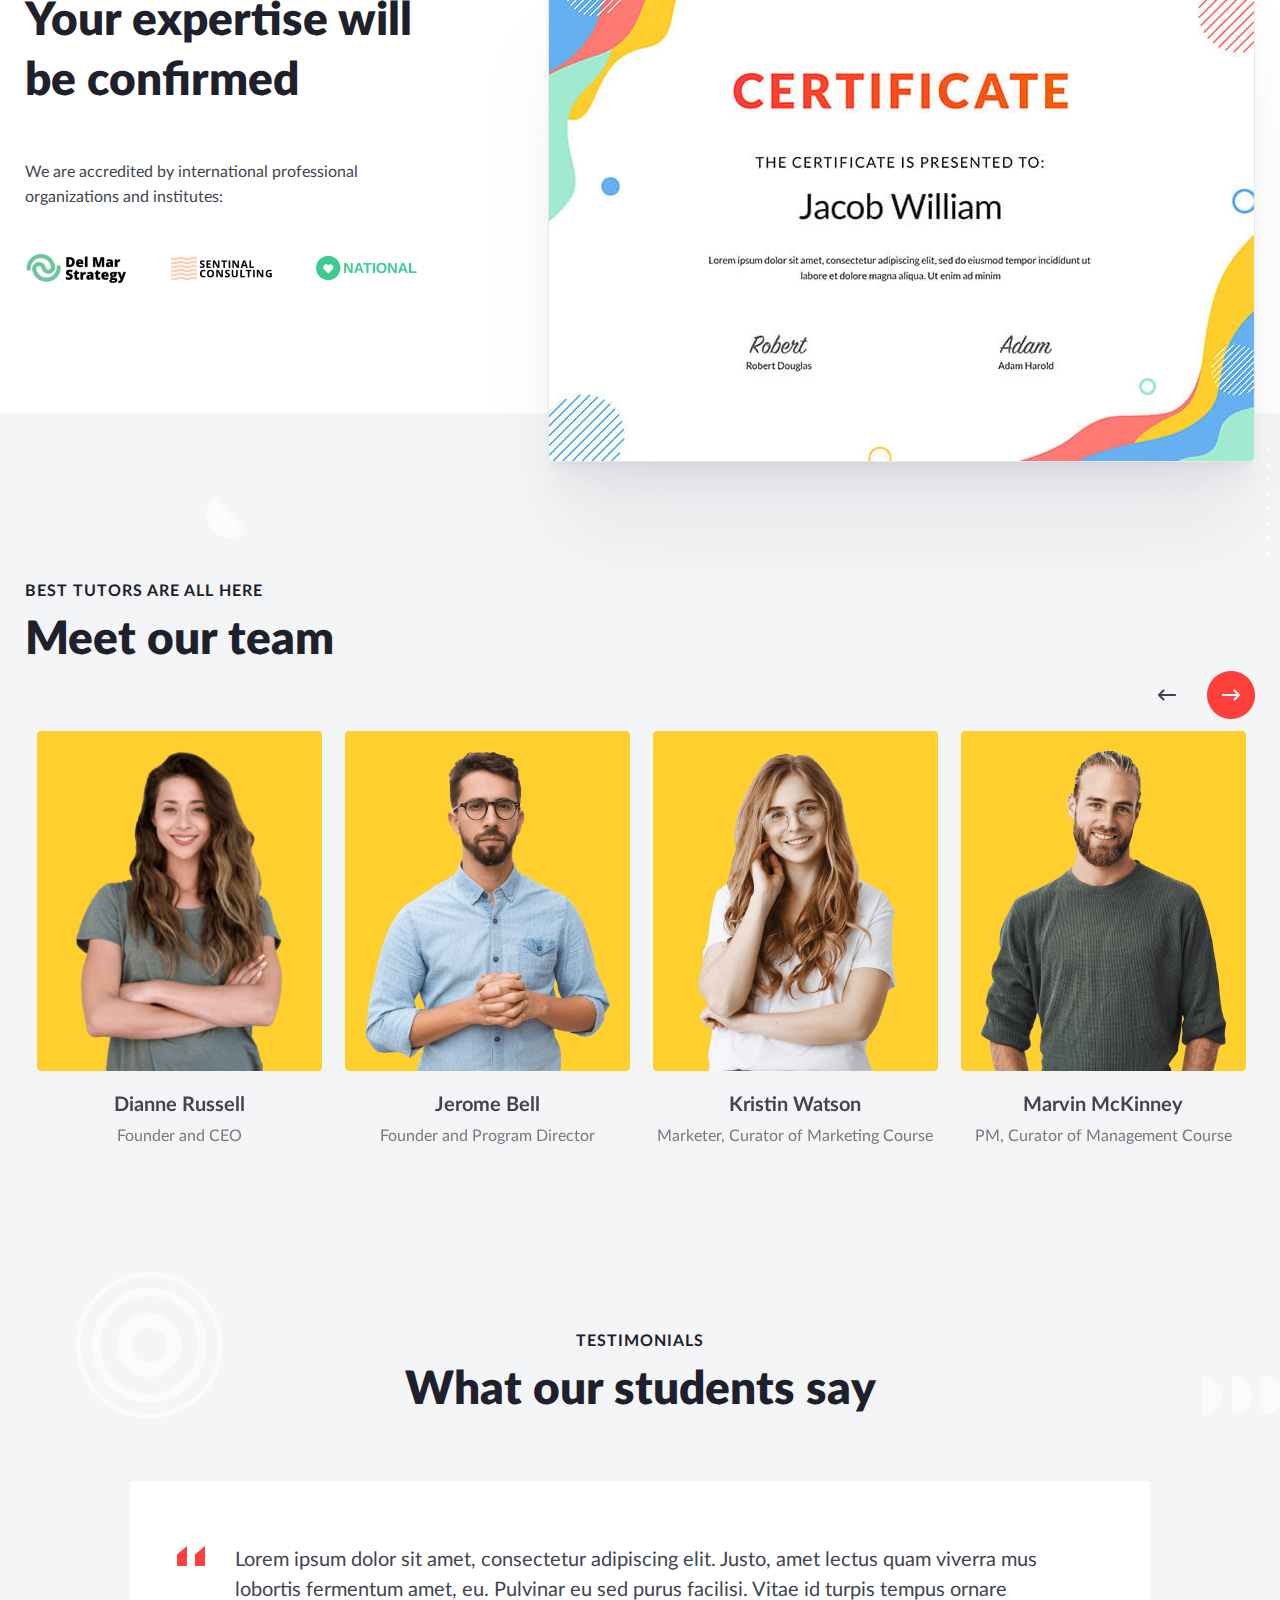
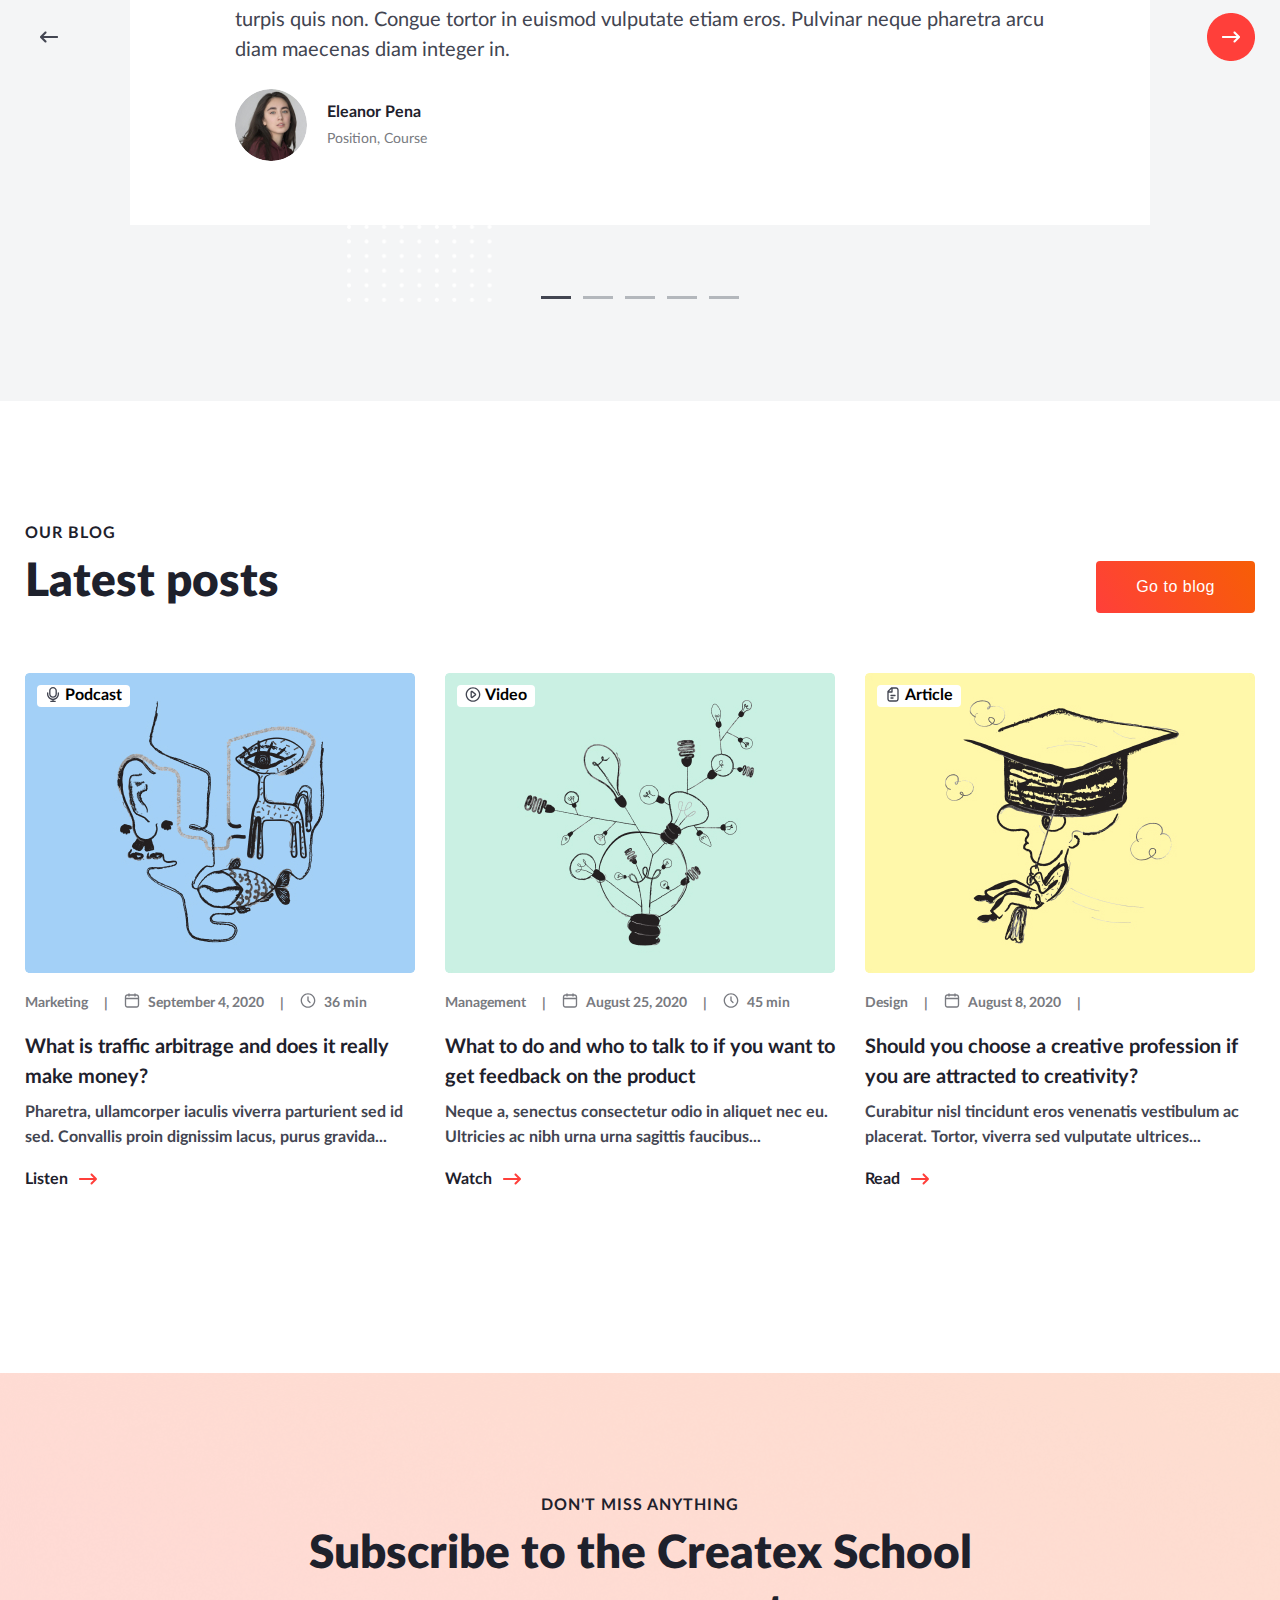
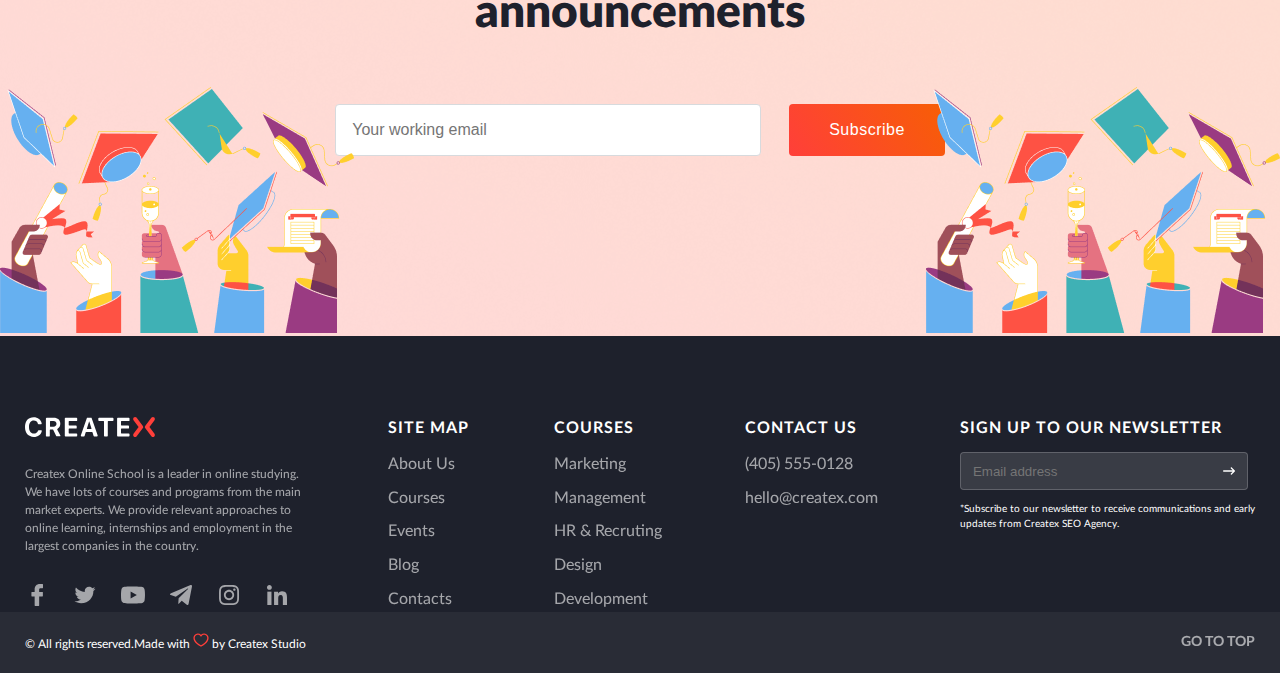
==== commit df6ed019: "q" ====
--- a/index.html
+++ b/index.html
@@ -121,7 +121,7 @@
                 <div class="courses__item">
                     <img class="courses__img" src="./img/main-page/courses/item/01.png" alt="pic1">
                     <div class="courses__box">
-                        <span class="courses__badge badge-green">Marketing</span>
+                        <span class="courses__badge badge-marketing">Marketing</span>
                         <h4 class="courses__position">The Ultimate Google Ads Training Course</h4>
                         <p class="courses__salary"><span>$100</span> | by Jerome Bell</p>
                     </div>
@@ -129,7 +129,7 @@
                 <div class="courses__item">
                     <img class="courses__img" src="./img/main-page/courses/item/02.png" alt="pic2">
                     <div class="courses__box">
-                        <span class="courses__badge badge-blue">Management</span>
+                        <span class="courses__badge badge-management">Management</span>
                         <h4 class="courses__position">Prduct Management Fundamentals</h4>
                         <p class="courses__salary"><span>$480</span> | by Marvin McKinney</p>
                     </div>
@@ -137,7 +137,7 @@
                 <div class="courses__item">
                     <img class="courses__img" src="./img/main-page/courses/item/03.png" alt="pic3">
                     <div class="courses__box">
-                        <span class="courses__badge badge-orange">HR & Recruting</span>
+                        <span class="courses__badge badge-hr-recruiting">HR & Recruting</span>
                         <h4 class="courses__position">HR  Management and Analytics</h4>
                         <p class="courses__salary"><span>$200</span> | by Leslie Alexander Li</p>
                     </div>
@@ -145,7 +145,7 @@
                 <div class="courses__item">
                     <img class="courses__img" src="./img/main-page/courses/item/04.png" alt="pic4">
                     <div class="courses__box">
-                        <span class="courses__badge badge-green">Marketing</span>
+                        <span class="courses__badge badge-marketing">Marketing</span>
                         <h4 class="courses__position">Brand Management & PR Communications</h4>
                         <p class="courses__salary"><span>$530</span> | by Kristin Watson</p>
                     </div>
@@ -153,7 +153,7 @@
                 <div class="courses__item">
                     <img class="courses__img" src="./img/main-page/courses/item/05.png" alt="pic5">
                     <div class="courses__box">
-                        <span class="courses__badge badge-blue">Management</span>
+                        <span class="courses__badge badge-management">Management</span>
                         <h4 class="courses__position">Business Development Management</h4>
                         <p class="courses__salary"><span>$400</span> | by Dianne Russell</p>
                     </div>
@@ -161,7 +161,7 @@
                 <div class="courses__item">
                     <img class="courses__img" src="./img/main-page/courses/item/06.png" alt="pic6">
                     <div class="courses__box">
-                        <span class="courses__badge badge-red">Design</span>
+                        <span class="courses__badge badge-design">Design</span>
                         <h4 class="courses__position">Graphic Design Basic</h4>
                         <p class="courses__salary"><span>$500</span> | by Guy Hawkins</p>
                     </div>
--- a/css/style.css
+++ b/css/style.css
@@ -385,19 +385,19 @@
   color: #FF4242;
 }
 
-.badge-green {
+.badge-marketing {
   background: #03CEA4;
 }
 
-.badge-blue {
+.badge-management {
   background: #5A87FC;
 }
 
-.badge-orange {
+.badge-hr-recruiting {
   background: #F89828;
 }
 
-.badge-red {
+.badge-design {
   background: #F52F6E;
 }
 
@@ -691,6 +691,11 @@
   position: absolute;
   top: 120px;
   right: 0;
+  border: 1px solid #E5E8ED;
+  box-shadow: 0px 80px 80px -20px rgba(154, 156, 165, 0.16), 0px 30px 24px -10px rgba(154, 156, 165, 0.1), 0px 12px 10px -6px rgba(154, 156, 165, 0.08), 0px 4px 4px -4px rgba(30, 33, 44, 0.05);
+  border-radius: 4px;
+}
+.certificate__img-courses {
   border: 1px solid #E5E8ED;
   box-shadow: 0px 80px 80px -20px rgba(154, 156, 165, 0.16), 0px 30px 24px -10px rgba(154, 156, 165, 0.1), 0px 12px 10px -6px rgba(154, 156, 165, 0.08), 0px 4px 4px -4px rgba(30, 33, 44, 0.05);
   border-radius: 4px;
@@ -1164,6 +1169,7 @@
   border: 1px solid rgba(255, 255, 255, 0.2);
   min-height: 34px;
   vertical-align: middle;
+  border-radius: 4px;
 }
 .footer__input-field {
   background: transparent;
@@ -1214,4 +1220,95 @@
   font-size: 12px;
   line-height: 150%;
   color: #FFFFFF;
+}
+
+/*-----------------------------------------COURSES.HTML----------------------------*/
+.courses-in-details__text {
+  text-align: center;
+  padding: 0 0 60px 0;
+  margin: -60px 0 0 0;
+}
+.courses-in-details__subtitle {
+  margin: 0 0 8px 0;
+}
+.courses-in-details__title {
+  font-family: "Lato-Black";
+}
+.courses-in-details__row {
+  display: flex;
+  justify-content: space-between;
+  padding: 0 0 60px 0;
+  align-items: center;
+}
+.courses-in-details__list {
+  display: flex;
+}
+.courses-in-details__list li {
+  border: 1px solid transparent;
+}
+.courses-in-details__list li:not(:last-child) {
+  margin: 0 12px 0 0;
+}
+.courses-in-details__list li a {
+  display: inline-block;
+  padding: 10px 20px;
+  font-size: 16px;
+  line-height: 160%;
+  color: #9A9CA5;
+  border-radius: 4px;
+  border: 1px solid #FFFFFF;
+  cursor: pointer;
+  transition: all 0.5s ease 0s;
+}
+.courses-in-details__list li a:hover {
+  color: #FF3F3A;
+  border: 1px solid #FF3F3A;
+}
+.courses-in-details__list li a.active {
+  color: #FF3F3A;
+  border: 1px solid #FF3F3A;
+}
+.courses-in-details__input {
+  width: 286px;
+  background: #FFFFFF;
+  border: 1px solid #D7DADD;
+  border-radius: 4px;
+  min-height: 44px;
+  vertical-align: middle;
+}
+.courses-in-details__input-field {
+  background: transparent;
+  border: none;
+  outline: none;
+  -webkit-appearance: none;
+  width: 238px;
+  vertical-align: middle;
+  height: 44px;
+  padding: 0 0 0 12px;
+  font-size: 14px;
+  line-height: 150%;
+  color: #9A9CA5;
+}
+.courses-in-details__input-submit {
+  padding: 0;
+  margin: 0;
+  height: 44px;
+  vertical-align: middle;
+  background: transparent url(../img/courses-page/courses-in-details/search.svg) no-repeat 50% 50%;
+  width: 44px;
+  font-size: 0;
+  border: none;
+  cursor: pointer;
+}
+.courses-in-details__content {
+  display: grid;
+  grid-template-columns: 1fr 1fr 1fr;
+  grid-template-rows: 1fr 1fr 1fr;
+  gap: 30px;
+}
+.courses-in-details__item {
+  background: #FFFFFF;
+  border: 1px solid #E5E8ED;
+  box-shadow: 0px 80px 80px -20px rgba(154, 156, 165, 0.08), 0px 30px 24px -10px rgba(154, 156, 165, 0.05), 0px 12px 10px -6px rgba(154, 156, 165, 0.04), 0px 4px 4px -4px rgba(30, 33, 44, 0.03);
+  border-radius: 4px;
 }/*# sourceMappingURL=style.css.map */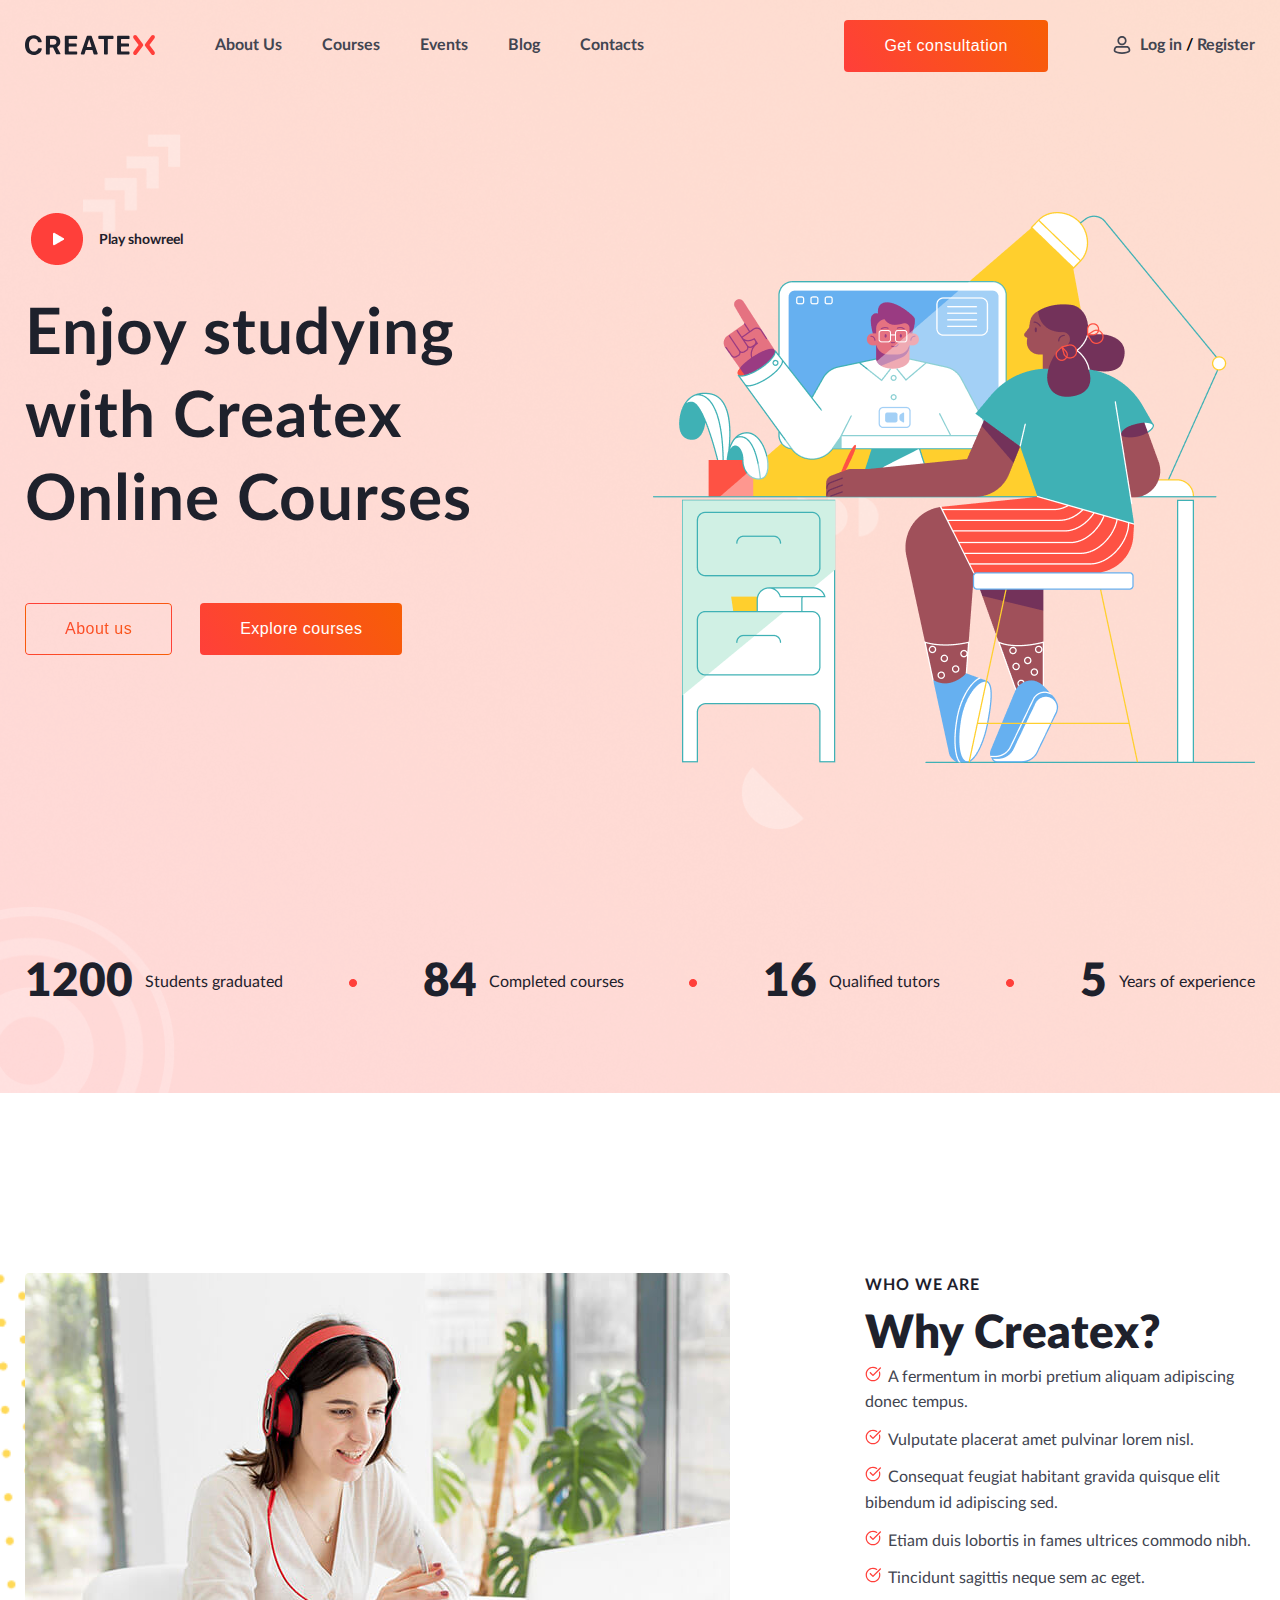
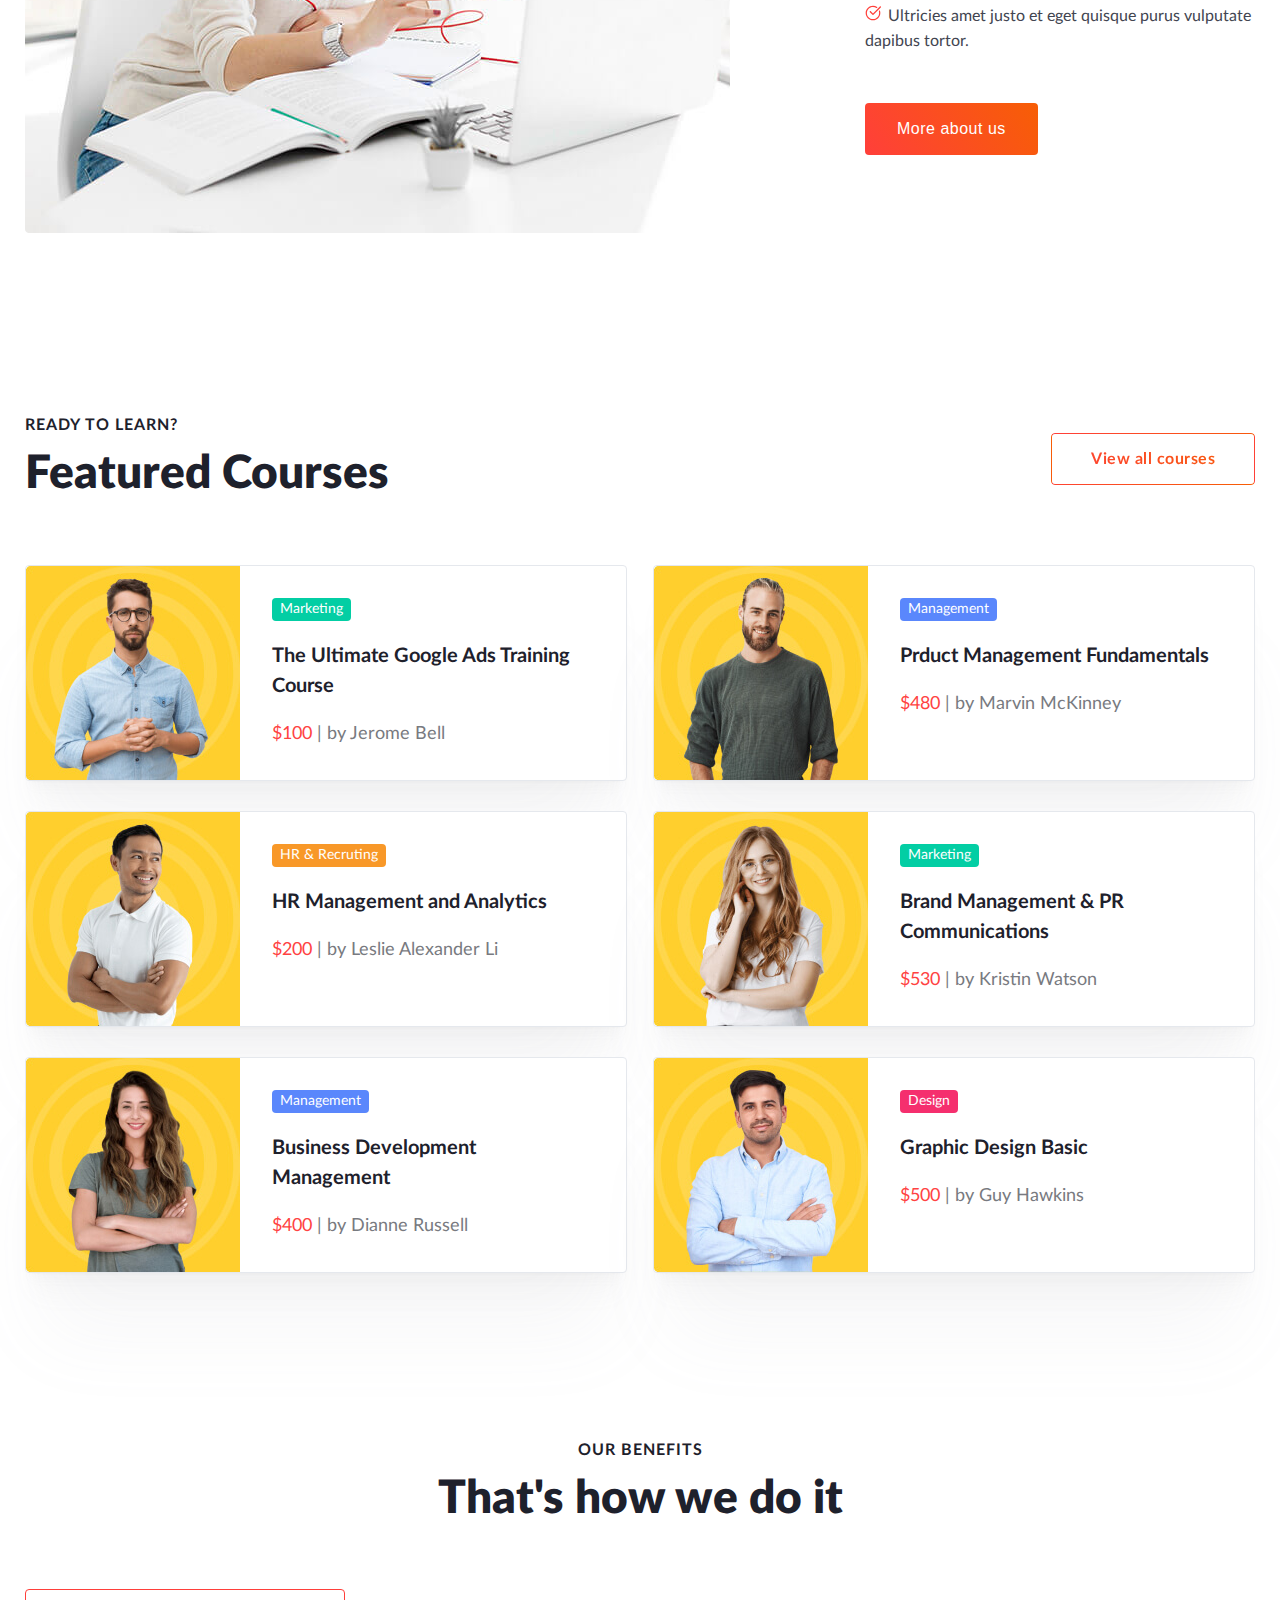
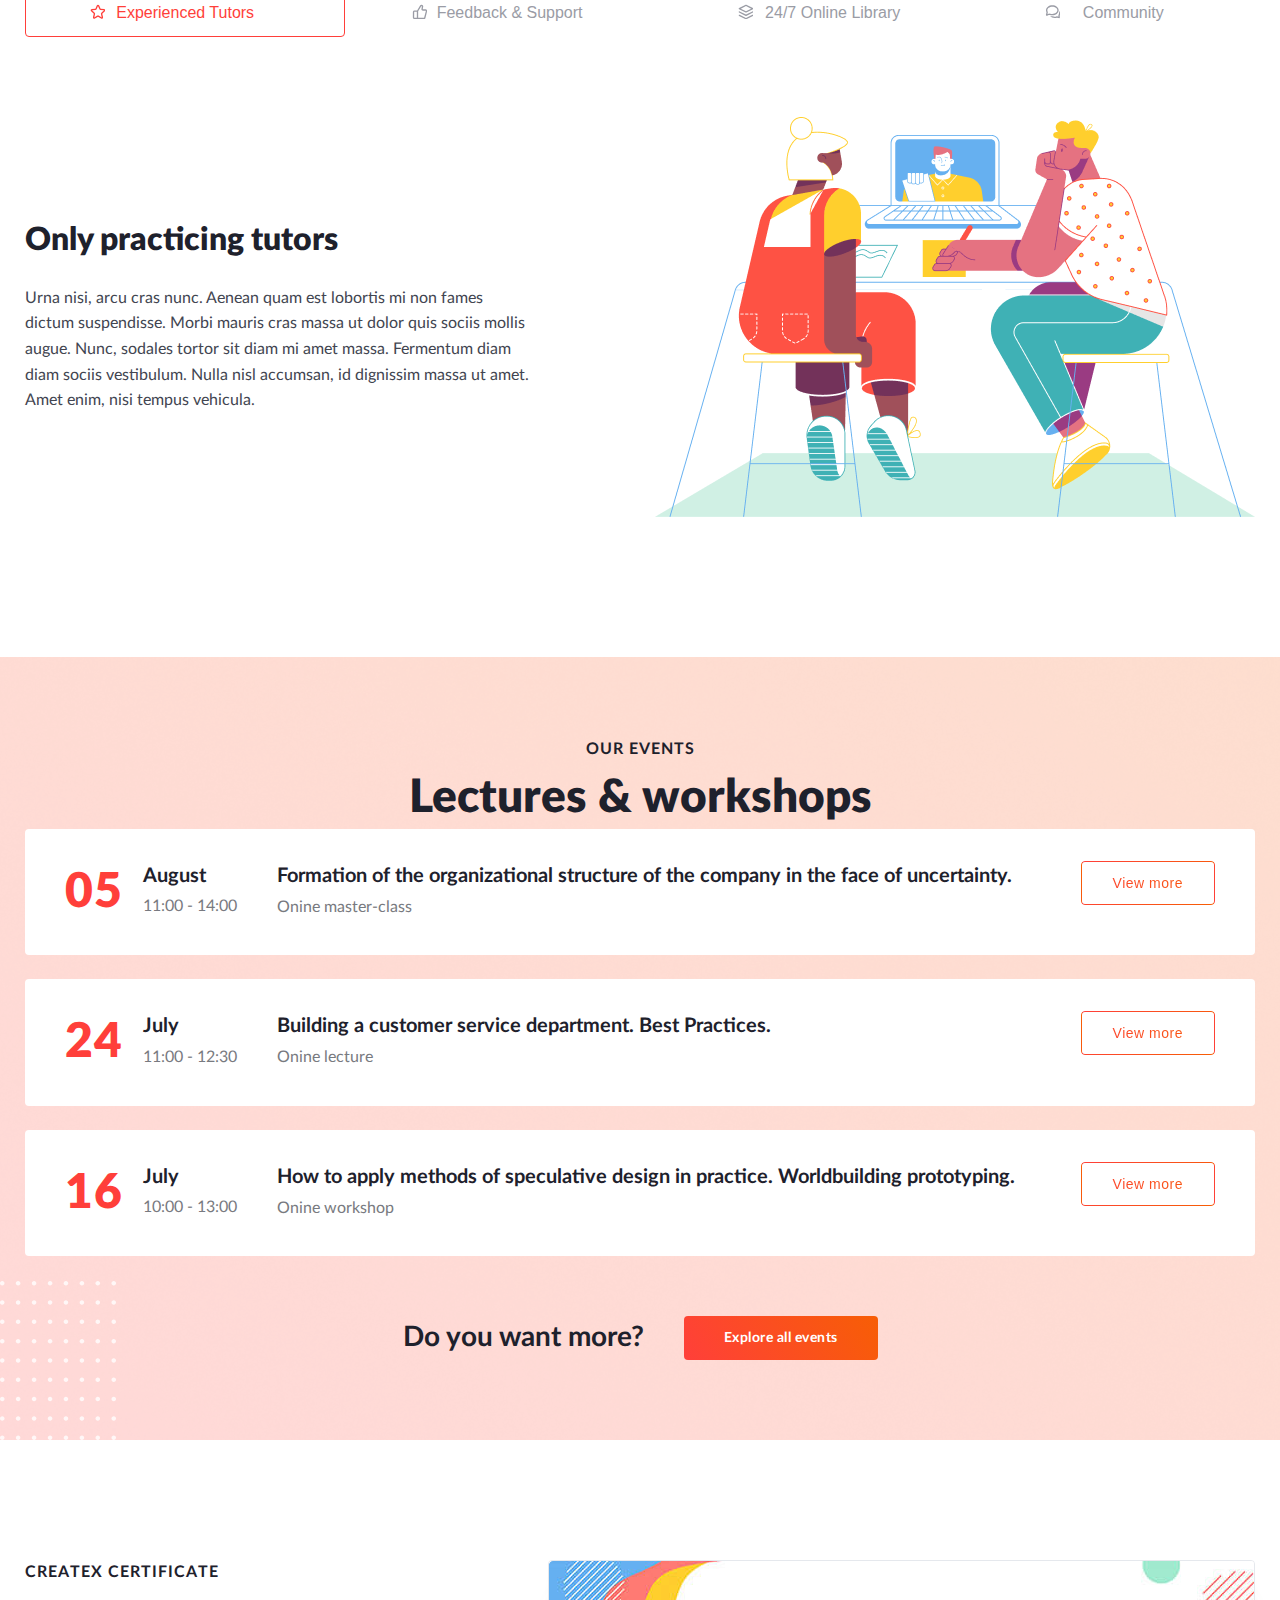
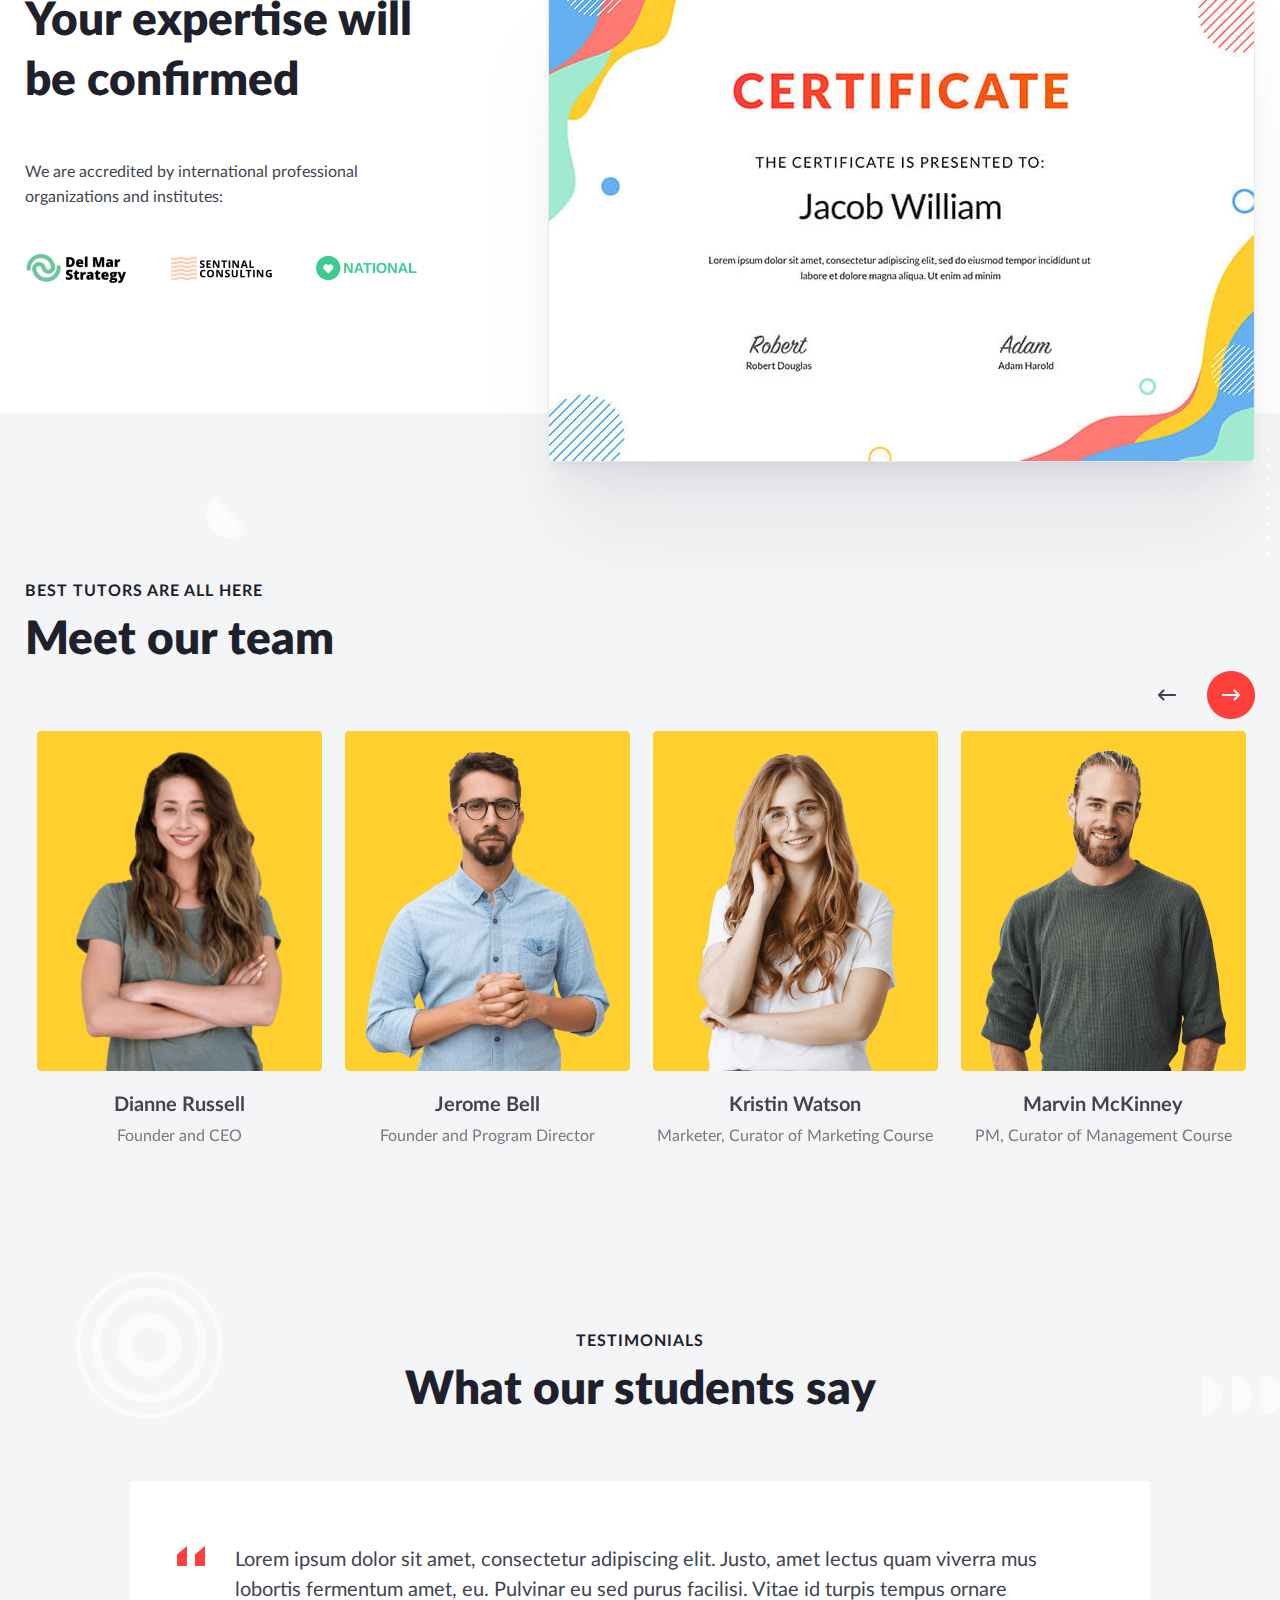
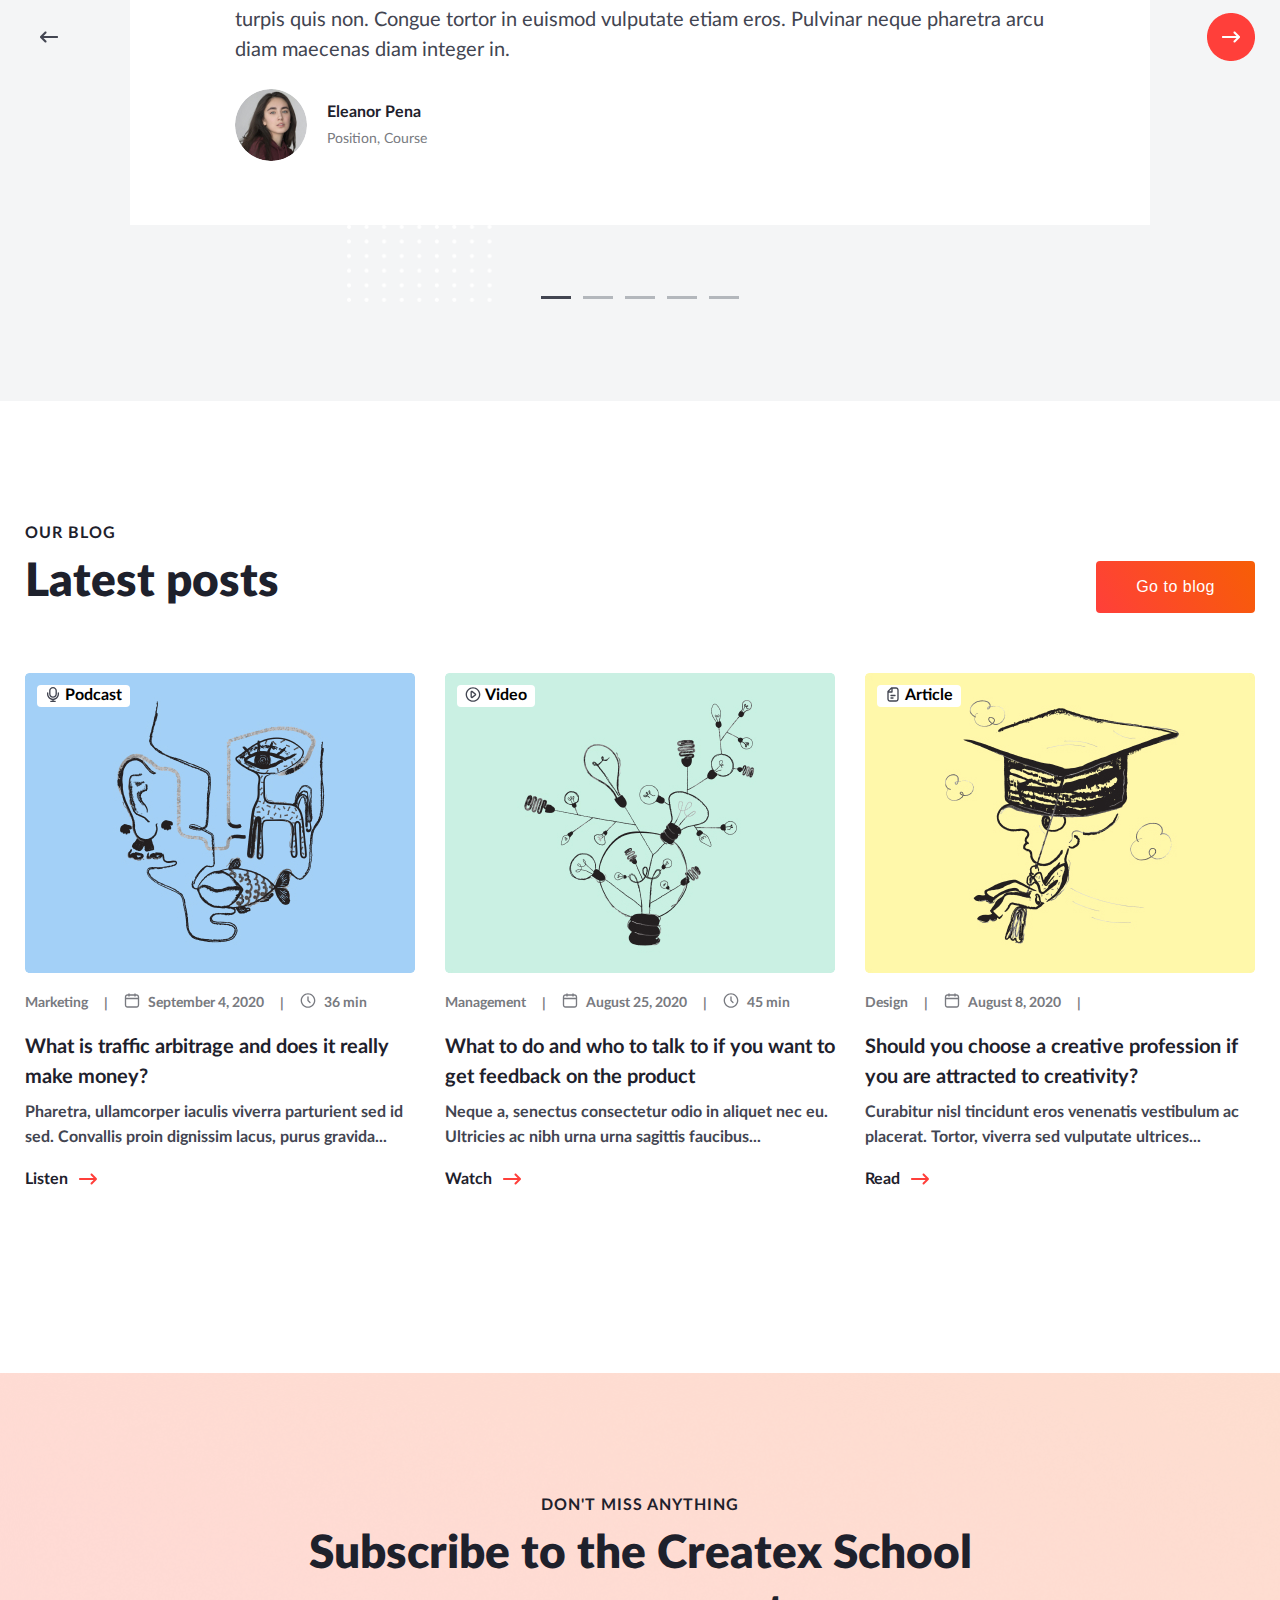
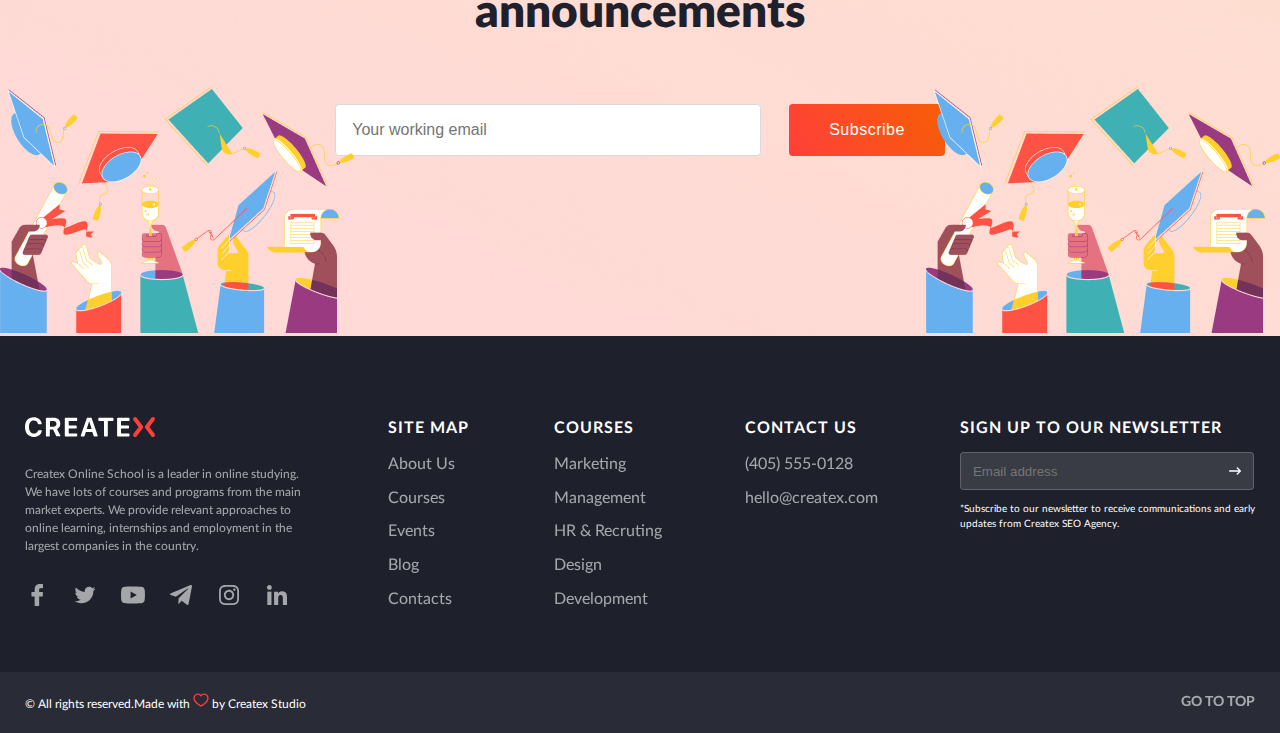
==== commit 2b6bb07b: "q" ====
--- a/index.html
+++ b/index.html
@@ -114,7 +114,7 @@
                     <h3 class="courses__title title">Featured Courses</h3>
                 </div>
                 <div class="courses__btn">
-                    <button class="courses__btn">View all courses</button>
+                    <a href="./courses.html" class="courses__btn">View all courses</a>
                 </div>
             </div>
             <div class="courses__content">
--- a/css/style.css
+++ b/css/style.css
@@ -118,6 +118,7 @@
 }
 .header__content {
   display: flex;
+  align-items: center;
 }
 .header__list {
   display: flex;
@@ -312,7 +313,7 @@
   flex-direction: column;
   justify-content: center;
 }
-.courses__btn button {
+.courses__btn a {
   position: relative;
   font-weight: 700;
   font-size: 16px;
@@ -325,7 +326,7 @@
   padding: 0px 40px;
   cursor: pointer;
 }
-.courses__btn button::before {
+.courses__btn a::before {
   content: "";
   position: absolute;
   top: 0;
@@ -399,6 +400,10 @@
 
 .badge-design {
   background: #F52F6E;
+}
+
+.badge-development {
+  background: #7772F1;
 }
 
 .benefits {
@@ -669,6 +674,7 @@
   display: flex;
   justify-content: space-between;
   position: relative;
+  align-items: center;
 }
 .certificate__column {
   flex: 0 1 32%;
@@ -1120,7 +1126,7 @@
   background: #1E212C;
 }
 .footer__content {
-  padding: 80px 0 0 0;
+  padding: 80px 0 60px 0;
   display: grid;
   grid-template-columns: 23% 7% 9% 11% 24%;
   grid-template-rows: 1fr;
@@ -1164,7 +1170,8 @@
   margin: 0 0 8px 0;
 }
 .footer__input {
-  width: 286px;
+  display: flex;
+  width: 292px;
   background: rgba(255, 255, 255, 0.12);
   border: 1px solid rgba(255, 255, 255, 0.2);
   min-height: 34px;
@@ -1176,7 +1183,7 @@
   border: none;
   outline: none;
   -webkit-appearance: none;
-  width: 234px;
+  width: 244px;
   vertical-align: middle;
   height: 36px;
   color: #FFFFFF;
@@ -1274,14 +1281,14 @@
   border: 1px solid #D7DADD;
   border-radius: 4px;
   min-height: 44px;
-  vertical-align: middle;
+  display: flex;
 }
 .courses-in-details__input-field {
   background: transparent;
   border: none;
   outline: none;
   -webkit-appearance: none;
-  width: 238px;
+  width: 242px;
   vertical-align: middle;
   height: 44px;
   padding: 0 0 0 12px;
@@ -1304,11 +1311,19 @@
   display: grid;
   grid-template-columns: 1fr 1fr 1fr;
   grid-template-rows: 1fr 1fr 1fr;
-  gap: 30px;
+  gap: 26px;
+  padding: 0 0 120px 0; /*------------------------------------------------------------------------------------------------------------------------------------------*/
 }
 .courses-in-details__item {
+  display: flex;
+  flex-direction: column;
+  flex: 0 1 100%;
   background: #FFFFFF;
   border: 1px solid #E5E8ED;
   box-shadow: 0px 80px 80px -20px rgba(154, 156, 165, 0.08), 0px 30px 24px -10px rgba(154, 156, 165, 0.05), 0px 12px 10px -6px rgba(154, 156, 165, 0.04), 0px 4px 4px -4px rgba(30, 33, 44, 0.03);
   border-radius: 4px;
+}
+.courses-in-details__img {
+  max-width: 390px;
+  max-height: 420px;
 }/*# sourceMappingURL=style.css.map */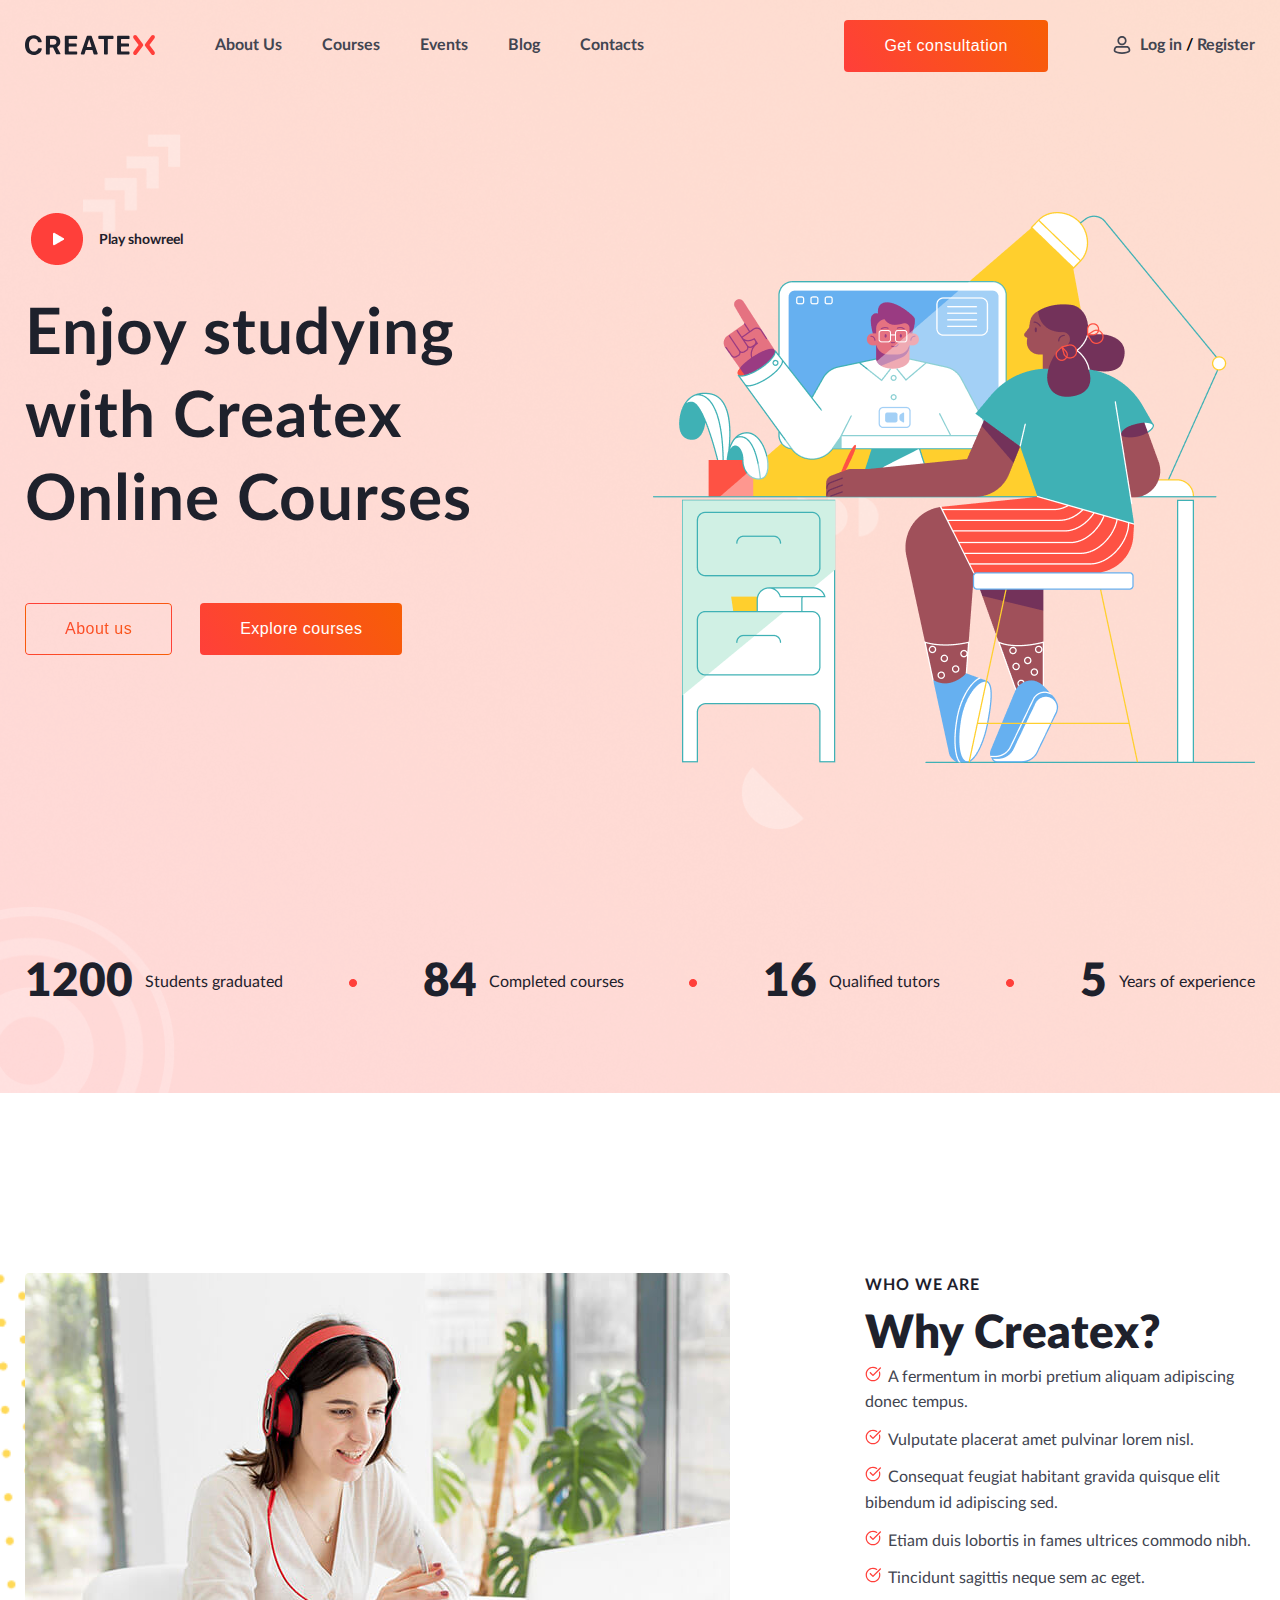
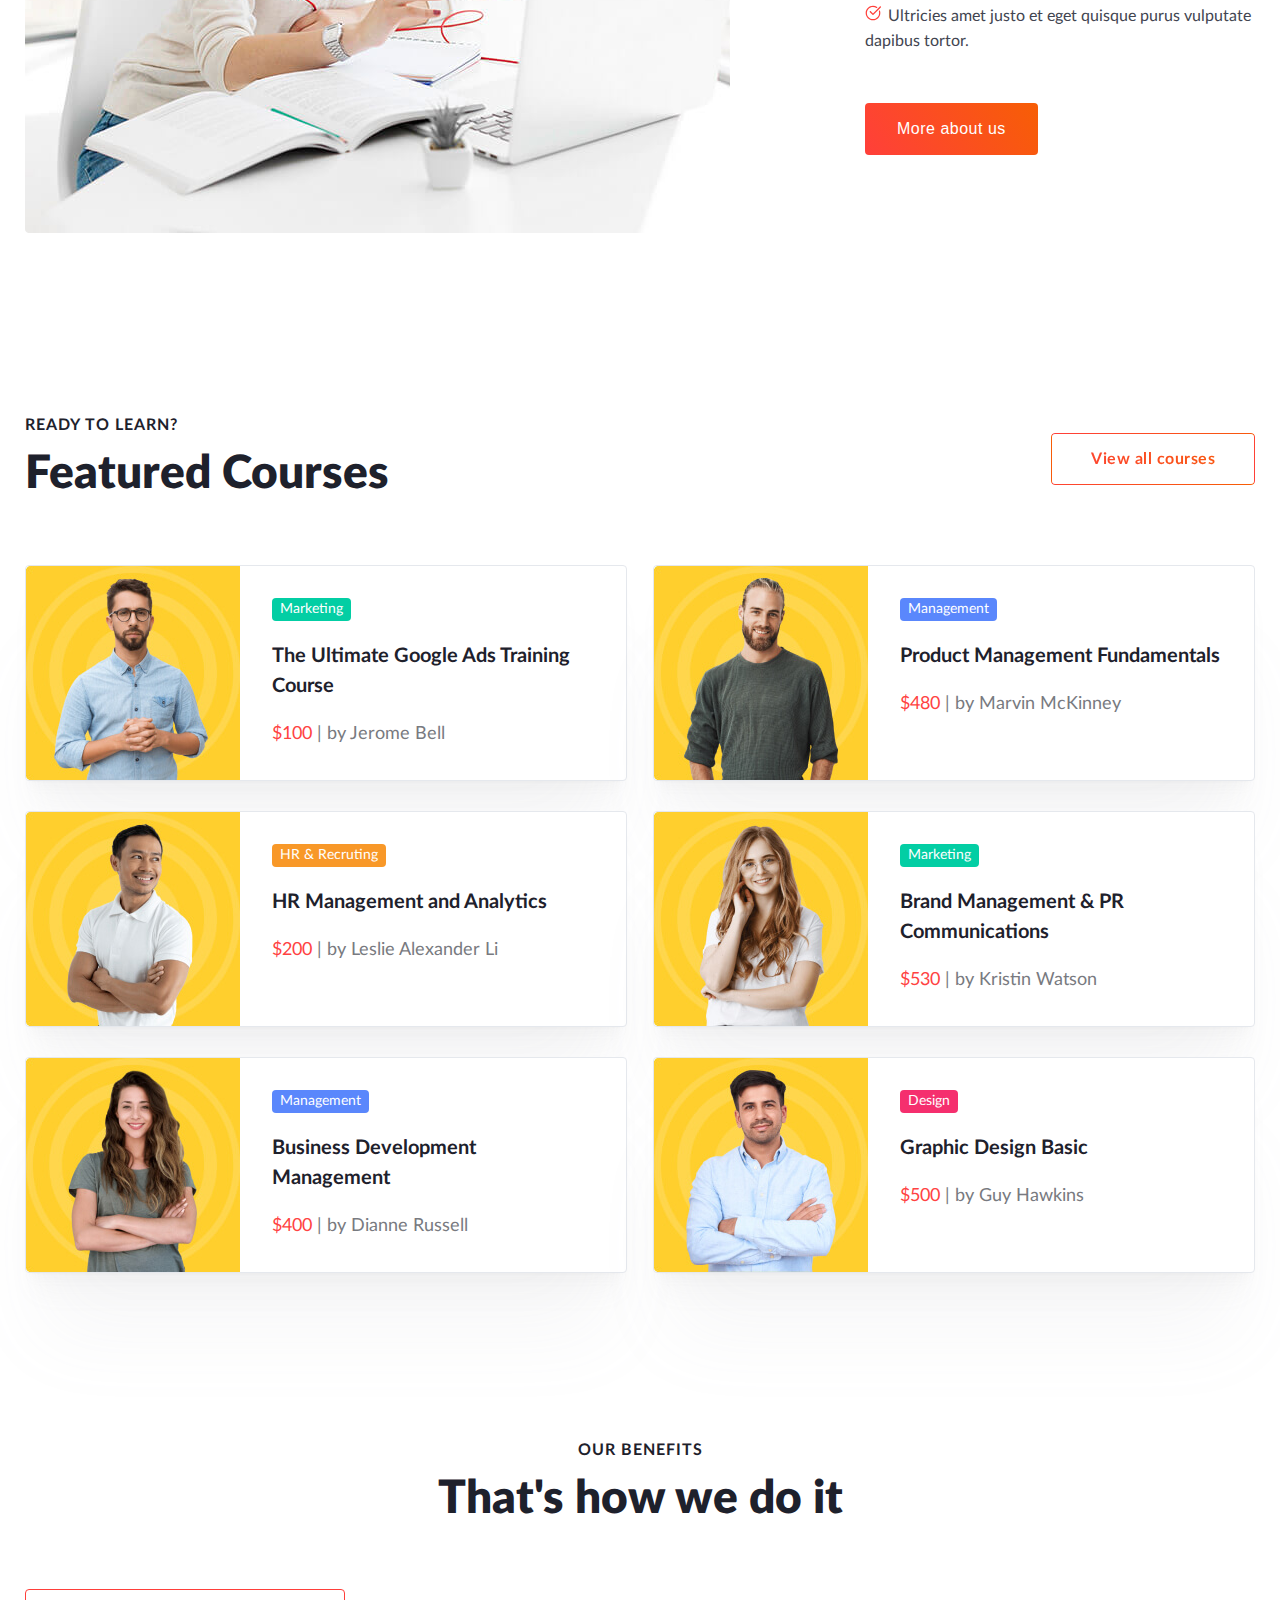
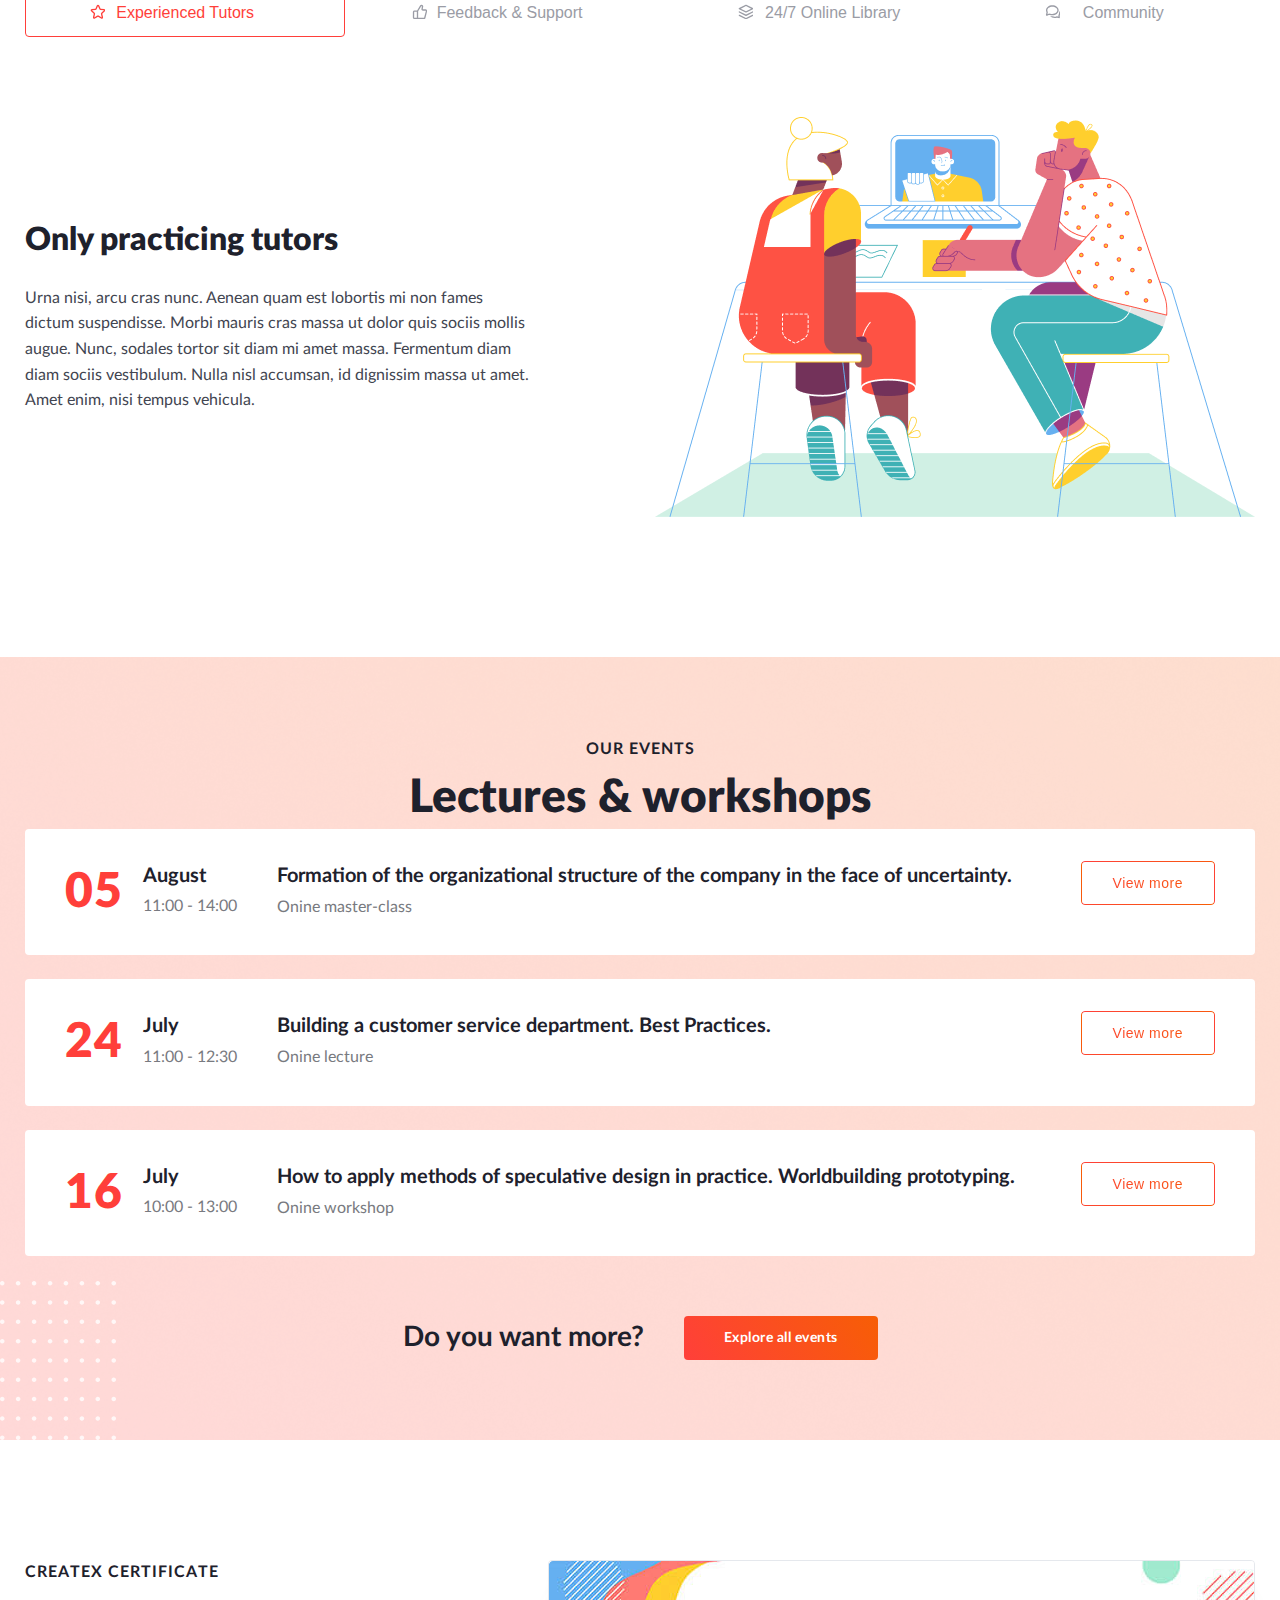
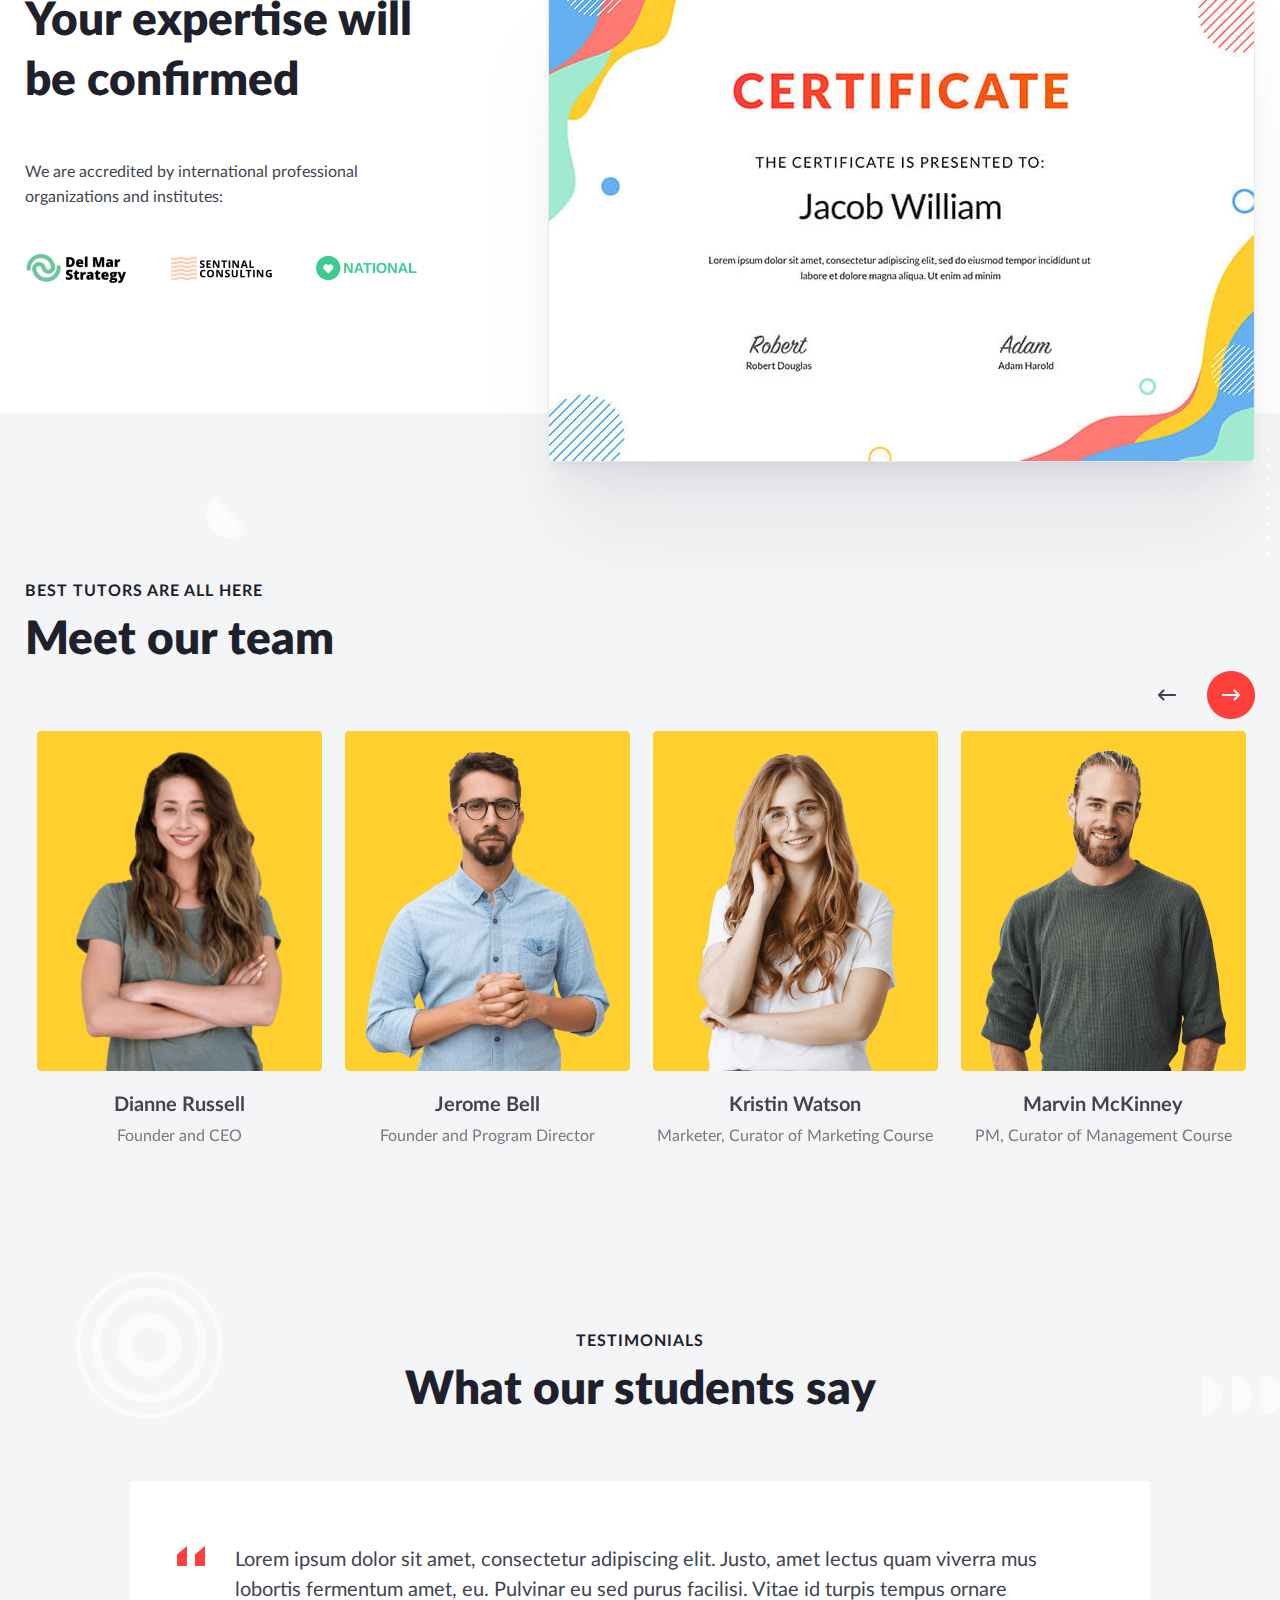
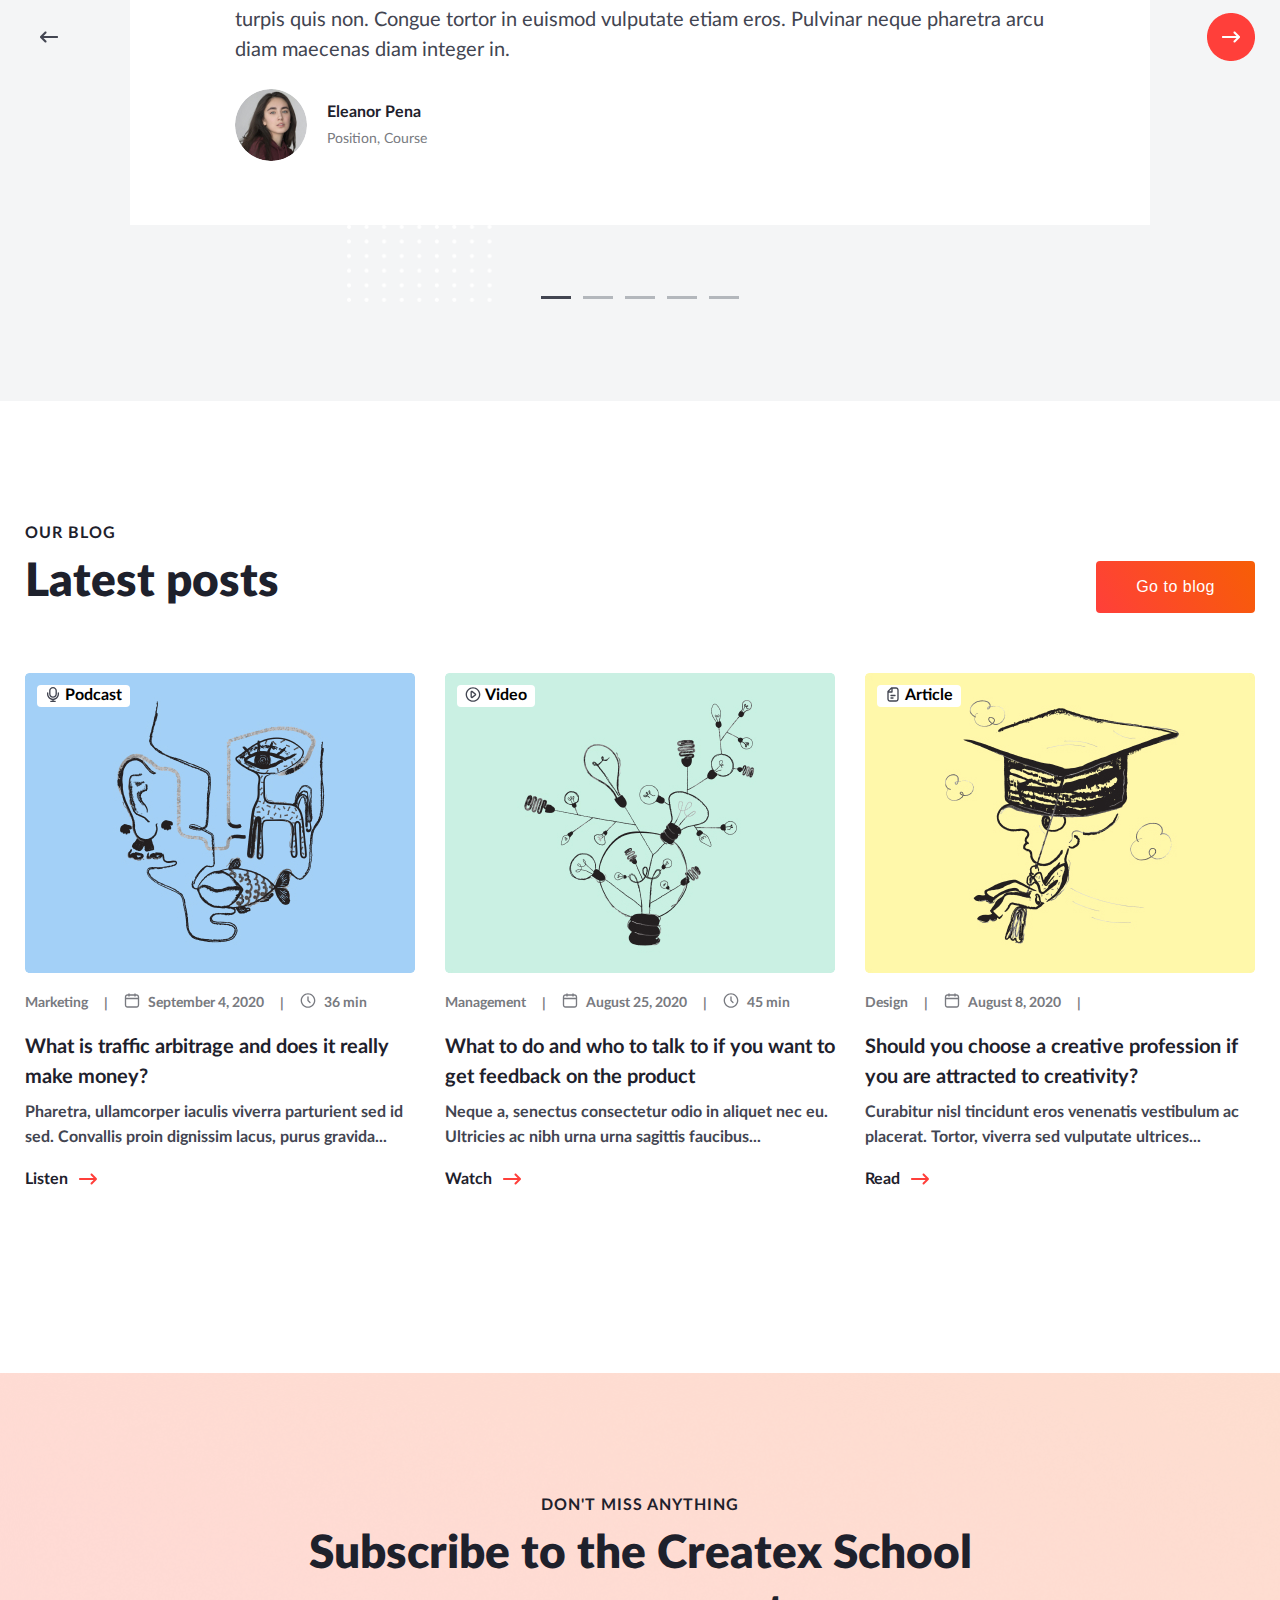
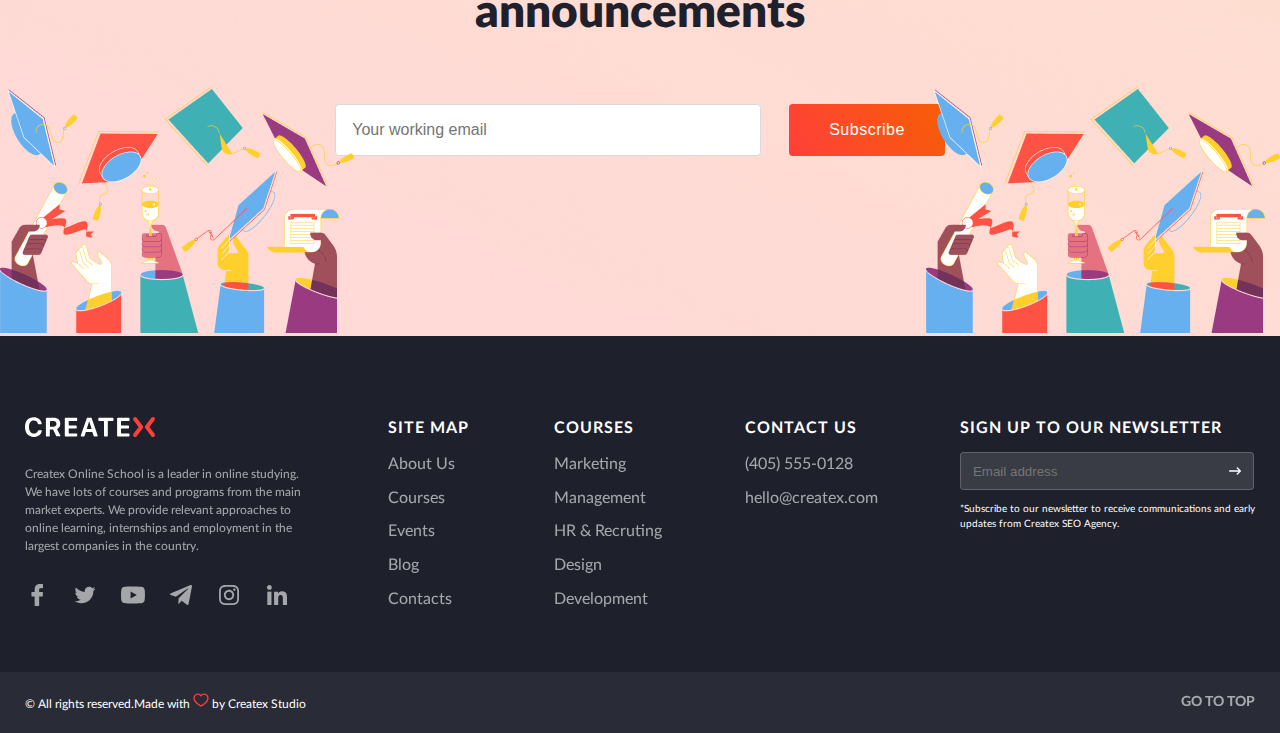
==== commit 54f2a73a: "q" ====
--- a/index.html
+++ b/index.html
@@ -130,7 +130,7 @@
                     <img class="courses__img" src="./img/main-page/courses/item/02.png" alt="pic2">
                     <div class="courses__box">
                         <span class="courses__badge badge-management">Management</span>
-                        <h4 class="courses__position">Prduct Management Fundamentals</h4>
+                        <h4 class="courses__position">Product Management Fundamentals</h4>
                         <p class="courses__salary"><span>$480</span> | by Marvin McKinney</p>
                     </div>
                 </div>
--- a/css/style.css
+++ b/css/style.css
@@ -1115,6 +1115,7 @@
   font-size: 16px;
   line-height: 160%;
   color: #9A9CA5;
+  outline: none;
 }
 .subscribe__btn {
   padding: 0 40px;
@@ -1230,6 +1231,9 @@
 }
 
 /*-----------------------------------------COURSES.HTML----------------------------*/
+.courses-in-details a {
+  display: flex;
+}
 .courses-in-details__text {
   text-align: center;
   padding: 0 0 60px 0;
@@ -1312,12 +1316,11 @@
   grid-template-columns: 1fr 1fr 1fr;
   grid-template-rows: 1fr 1fr 1fr;
   gap: 26px;
-  padding: 0 0 120px 0; /*------------------------------------------------------------------------------------------------------------------------------------------*/
+  padding: 0 0 120px 0;
 }
 .courses-in-details__item {
   display: flex;
   flex-direction: column;
-  flex: 0 1 100%;
   background: #FFFFFF;
   border: 1px solid #E5E8ED;
   box-shadow: 0px 80px 80px -20px rgba(154, 156, 165, 0.08), 0px 30px 24px -10px rgba(154, 156, 165, 0.05), 0px 12px 10px -6px rgba(154, 156, 165, 0.04), 0px 4px 4px -4px rgba(30, 33, 44, 0.03);
@@ -1326,4 +1329,457 @@
 .courses-in-details__img {
   max-width: 390px;
   max-height: 420px;
+}
+
+.main-course-fisher__text {
+  text-align: center;
+  padding: 0 0 120px 0;
+}
+.main-course-fisher__subtitle {
+  font-size: 16px;
+  line-height: 150%;
+  letter-spacing: 1px;
+  text-transform: uppercase;
+  color: #FF3F3A;
+}
+.main-course-fisher__title {
+  font-family: "Lato-Black";
+  font-size: 46px;
+  line-height: 130%;
+  color: #1E212C;
+}
+
+.about-fisher__content {
+  display: flex;
+  gap: 135px;
+  padding: 120px 0 184px 0;
+}
+.about-fisher__text {
+  flex: 1 1 70%;
+}
+.about-fisher__title {
+  font-family: "Lato-Black";
+  font-size: 46px;
+  line-height: 130%;
+  color: #1E212C;
+  margin: 0 0 40px 0;
+}
+.about-fisher__subtitle {
+  font-family: "Lato-Regular";
+  font-size: 16px;
+  line-height: 160%;
+  color: #424551;
+  margin: 0 0 48px 0;
+}
+.about-fisher__list-name {
+  font-size: 28px;
+  line-height: 150%;
+  color: #1E212C;
+  margin: 0 0 24px 0;
+}
+.about-fisher__list li {
+  list-style-image: url(../img/course-fisher/about-fisher/check.svg);
+  list-style-position: inside;
+  font-family: "Lato-Regular";
+  font-size: 16px;
+  line-height: 160%;
+  color: #424551;
+}
+.about-fisher__list li:not(:last-child) {
+  margin: 0 0 4px 0;
+}
+.about-fisher__join {
+  background: #FFFFFF;
+  border: 1px solid #E5E8ED;
+  box-shadow: 0px 80px 80px -20px rgba(154, 156, 165, 0.08), 0px 30px 24px -10px rgba(154, 156, 165, 0.05), 0px 12px 10px -6px rgba(154, 156, 165, 0.04), 0px 4px 4px -4px rgba(30, 33, 44, 0.03);
+  border-radius: 4px;
+  padding: 40px 32px;
+  display: flex;
+  flex-direction: column;
+}
+.about-fisher__join-item {
+  display: flex;
+  flex-direction: column;
+}
+.about-fisher__join-item:not(:last-child) {
+  margin: 0 0 32px 0;
+}
+.about-fisher__dates {
+  font-size: 14px;
+  line-height: 150%;
+  letter-spacing: 1px;
+  text-transform: uppercase;
+  color: #1E212C;
+  margin: 0 0 4px 0;
+}
+.about-fisher__duration {
+  font-size: 24px;
+  line-height: 130%;
+  color: #FF3F3A;
+  margin: 0 0 8px 0;
+}
+.about-fisher__descr {
+  font-family: "Lato-Regular";
+  font-size: 16px;
+  line-height: 160%;
+  color: #787A80;
+}
+.about-fisher__btn {
+  margin: 40px 0 0 0;
+}
+
+.fished-bg {
+  background: url(../img/course-fisher/Background.png) 0 0/cover no-repeat;
+}
+
+.curator-fisher__content {
+  display: flex;
+  justify-content: space-between;
+  gap: 135px;
+  padding: 0 0 180px 0;
+}
+.curator-fisher__subtitle {
+  margin: 0 0 8px 0;
+}
+.curator-fisher__title {
+  margin: 0 0 16px 0;
+}
+.curator-fisher__position {
+  font-family: "Lato-Regular";
+  font-size: 20px;
+  line-height: 150%;
+  color: #787A80;
+  margin: 0 0 32px 0;
+}
+.curator-fisher__list {
+  list-style-position: inside;
+  margin: 0 0 32px 0;
+}
+.curator-fisher__star {
+  list-style-image: url(../img/course-fisher/curator-fisher/list/Star.svg);
+}
+.curator-fisher__play {
+  list-style-image: url(../img/course-fisher/curator-fisher/list/Play.svg);
+}
+.curator-fisher__pfp {
+  list-style-image: url(../img/course-fisher/curator-fisher/list/Profile.svg);
+}
+.curator-fisher__descr {
+  font-family: "Lato-Regular";
+  font-size: 16px;
+  line-height: 160%;
+  color: #424551;
+  margin: 0 0 40px 0;
+}
+.curator-fisher__social {
+  display: flex;
+  align-items: center;
+}
+.curator-fisher__social a:not(:last-child) {
+  margin: 0 24px 0 0;
+}
+.curator-fisher__facebook {
+  height: 24px;
+  width: 24px;
+  background: url(../img/course-fisher/curator-fisher/social/Facebook.svg) 0 0/cover no-repeat;
+}
+.curator-fisher__facebook:hover {
+  background: url(../img/course-fisher/curator-fisher/social-hover/Facebook.svg) 0 0/cover no-repeat;
+}
+.curator-fisher__behance {
+  height: 24px;
+  width: 24px;
+  background: url(../img/course-fisher/curator-fisher/social/behance.svg) 0 0/cover no-repeat;
+}
+.curator-fisher__behance:hover {
+  background: url(../img/course-fisher/curator-fisher/social-hover/behance.svg) 0 0/cover no-repeat;
+}
+.curator-fisher__twitter {
+  height: 24px;
+  width: 24px;
+  background: url(../img/course-fisher/curator-fisher/social/Twitter.svg) 0 0/cover no-repeat;
+}
+.curator-fisher__twitter:hover {
+  background: url(../img/course-fisher/curator-fisher/social-hover/Twitter.svg) 0 0/cover no-repeat;
+}
+.curator-fisher__linkedin {
+  height: 24px;
+  width: 24px;
+  background: url(../img/course-fisher/curator-fisher/social/Linked-In.svg) 0 0/cover no-repeat;
+}
+.curator-fisher__linkedin:hover {
+  background: url(../img/course-fisher/curator-fisher/social-hover/Linked-In.svg) 0 0/cover no-repeat;
+}
+
+.steps-fisher__content {
+  padding: 0 0 180px 0;
+}
+.steps-fisher__text {
+  text-align: center;
+  padding: 0 0 60px 0;
+}
+.steps-fisher__row {
+  display: flex;
+  justify-content: space-between;
+  gap: 30px;
+  padding: 0 0 180px 0;
+}
+.steps-fisher__item {
+  flex: 0 1 25%;
+}
+.steps-fisher__number {
+  font-family: "Lato-Black";
+  font-size: 46px;
+  line-height: 130%;
+  color: #D7DADD;
+  margin: 0 0 16px 0;
+}
+.steps-fisher__txt {
+  font-size: 20px;
+  line-height: 150%;
+  color: #1E212C;
+  margin: 0 0 8px 0;
+}
+.steps-fisher__paragraph {
+  font-family: "Lato-Regular";
+  font-size: 16px;
+  line-height: 160%;
+  color: #787A80;
+}
+
+.discount__head {
+  position: relative;
+  background: url(../img/course-fisher/steps-fisher/bg-color.png) 0 0/cover no-repeat;
+  padding: 48px 60px 48px 62px;
+  border-radius: 4px;
+}
+.discount__head::before {
+  position: absolute;
+  content: url(../img/course-fisher/steps-fisher/circles.png);
+  top: 0;
+  left: 50%;
+}
+.discount__row {
+  display: flex;
+  justify-content: space-between;
+  padding: 0 0 32px 0;
+}
+.discount__title {
+  font-family: "Lato-Black";
+  font-size: 32px;
+  line-height: 130%;
+  color: #1E212C;
+}
+.discount__timer {
+  display: flex;
+}
+.discount__item {
+  display: flex;
+  flex-direction: column;
+  justify-content: center;
+}
+.discount__item:not(:last-child) {
+  margin: 0 24px 0 0;
+}
+.discount__time {
+  font-size: 20px;
+  line-height: 130%;
+  color: #1E212C;
+}
+.discount__period {
+  font-family: "Lato-Regular";
+  font-size: 12px;
+  line-height: 150%;
+  color: #1E212C;
+}
+.discount__inputs {
+  display: flex;
+  align-items: center;
+  justify-content: space-between;
+}
+.discount__inputs p {
+  font-family: "Lato-Regular";
+  font-size: 14px;
+  line-height: 150%;
+  color: #424551;
+  margin: 0 0 8px 0;
+}
+.discount__inputs input {
+  outline: none;
+  background-color: #FFFFFF;
+  border: 1px solid #D7DADD;
+  border-radius: 4px;
+  height: 28px;
+  padding: 11px 0 11px 16px;
+  width: 273px;
+  font-size: 14px;
+  line-height: 150%;
+  color: #9A9CA5;
+}
+.discount__submit {
+  align-self: flex-end;
+  padding: 0 32px;
+}
+
+.purpose-fisher__content {
+  display: flex;
+  justify-content: space-between;
+  padding: 0 0 180px 0;
+}
+.purpose-fisher__text {
+  margin: 0 170px 0 0;
+}
+.purpose-fisher__list {
+  padding: 32px 0 0 0;
+  flex: 0 1 60%;
+}
+.purpose-fisher__list-item {
+  font-size: 20px;
+  line-height: 150%;
+  color: #424551;
+  list-style: url(../img/course-fisher/purpose-fisher/check.svg);
+  list-style-position: outside;
+}
+.purpose-fisher__list-item:not(:last-child) {
+  margin: 0 0 20px 0;
+}
+
+.program-fisher__content {
+  display: flex;
+  justify-content: space-between;
+  padding: 0 0 120px 0;
+}
+.program-fisher__text {
+  padding: 0 0 60px 0;
+}
+.program-fisher__list-item {
+  list-style: url(../img/course-fisher/program-fisher/Plus.svg);
+  list-style-position: outside;
+}
+.program-fisher__list-item:not(:last-child) {
+  margin: 0 0 24px 0;
+}
+.program-fisher__list-item.active {
+  border: none;
+  list-style-image: url(../img/course-fisher/program-fisher/Minus.svg);
+}
+.program-fisher__list-item.active .program-fisher__descr {
+  display: block;
+}
+.program-fisher__paragraph {
+  font-size: 20px;
+  line-height: 150%;
+  color: #1E212C;
+  cursor: pointer;
+}
+.program-fisher__paragraph span {
+  font-family: "Lato-Regular";
+  font-size: 20px;
+  line-height: 150%;
+  color: #FF3F3A;
+}
+.program-fisher__descr {
+  display: none;
+  font-family: "Lato-Regular";
+  font-size: 16px;
+  line-height: 160%;
+  color: #424551;
+}
+.grey-wrap {
+  background-color: #F4F5F7;
+  padding: 80px 0 0 0;
+}
+
+.register-fisher__content {
+  display: flex;
+  justify-content: space-between;
+  padding: 80px 0 100px 0;
+  gap: 185px;
+}
+.register-fisher__title {
+  margin: 0 0 40px 0;
+}
+.register-fisher__inputs {
+  display: flex;
+  flex-direction: column;
+}
+.register-fisher__inputs p {
+  font-family: "Lato-Regular";
+  font-size: 14px;
+  line-height: 150%;
+  color: #424551;
+  margin: 0 0 8px 0;
+}
+.register-fisher__inputs input {
+  outline: none;
+  background-color: #FFFFFF;
+  border: 1px solid #D7DADD;
+  border-radius: 4px;
+  height: 28px;
+  padding: 11px 0 11px 16px;
+  width: 96%;
+  font-size: 14px;
+  line-height: 150%;
+  color: #9A9CA5;
+}
+.register-fisher__inputs form {
+  margin: 0 0 24px 0;
+}
+.register-fisher__submit {
+  margin: 16px 0 0 0;
+}
+
+.other-courses__content {
+  padding: 120px 0 180px 0;
+}
+.other-courses__text {
+  margin: 0 0 60px 0;
+}
+.other-courses__row {
+  display: flex;
+  position: relative;
+}
+.other-courses__slider {
+  overflow: hidden;
+}
+.other-courses .slick-track {
+  display: flex;
+  justify-content: space-between;
+}
+.other-courses .slick-active {
+  opacity: 1;
+}
+.other-courses .slick-arrow {
+  position: absolute;
+  font-size: 0;
+}
+.other-courses .slick-prev {
+  top: -100px;
+  right: 64px;
+  height: 48px;
+  width: 48px;
+  background: url(../img/main-page/team/slider/prev-hover.png);
+  background-repeat: no-repeat;
+  background-position: center;
+  padding: 24px;
+}
+.other-courses .slick-prev.slick-disabled {
+  background: url(../img/main-page/team/slider/prev-btn.png);
+  background-repeat: no-repeat;
+  background-position: center;
+}
+.other-courses .slick-next {
+  top: -100px;
+  right: 0;
+  height: 48px;
+  width: 48px;
+  background: url(../img/main-page/team/slider/next-hover.png);
+  background-repeat: no-repeat;
+  background-position: center;
+  padding: 24px;
+}
+.other-courses .slick-next.slick-disabled {
+  background: url(../img/main-page/team/slider/next-btn.png);
+  background-repeat: no-repeat;
+  background-position: center;
 }/*# sourceMappingURL=style.css.map */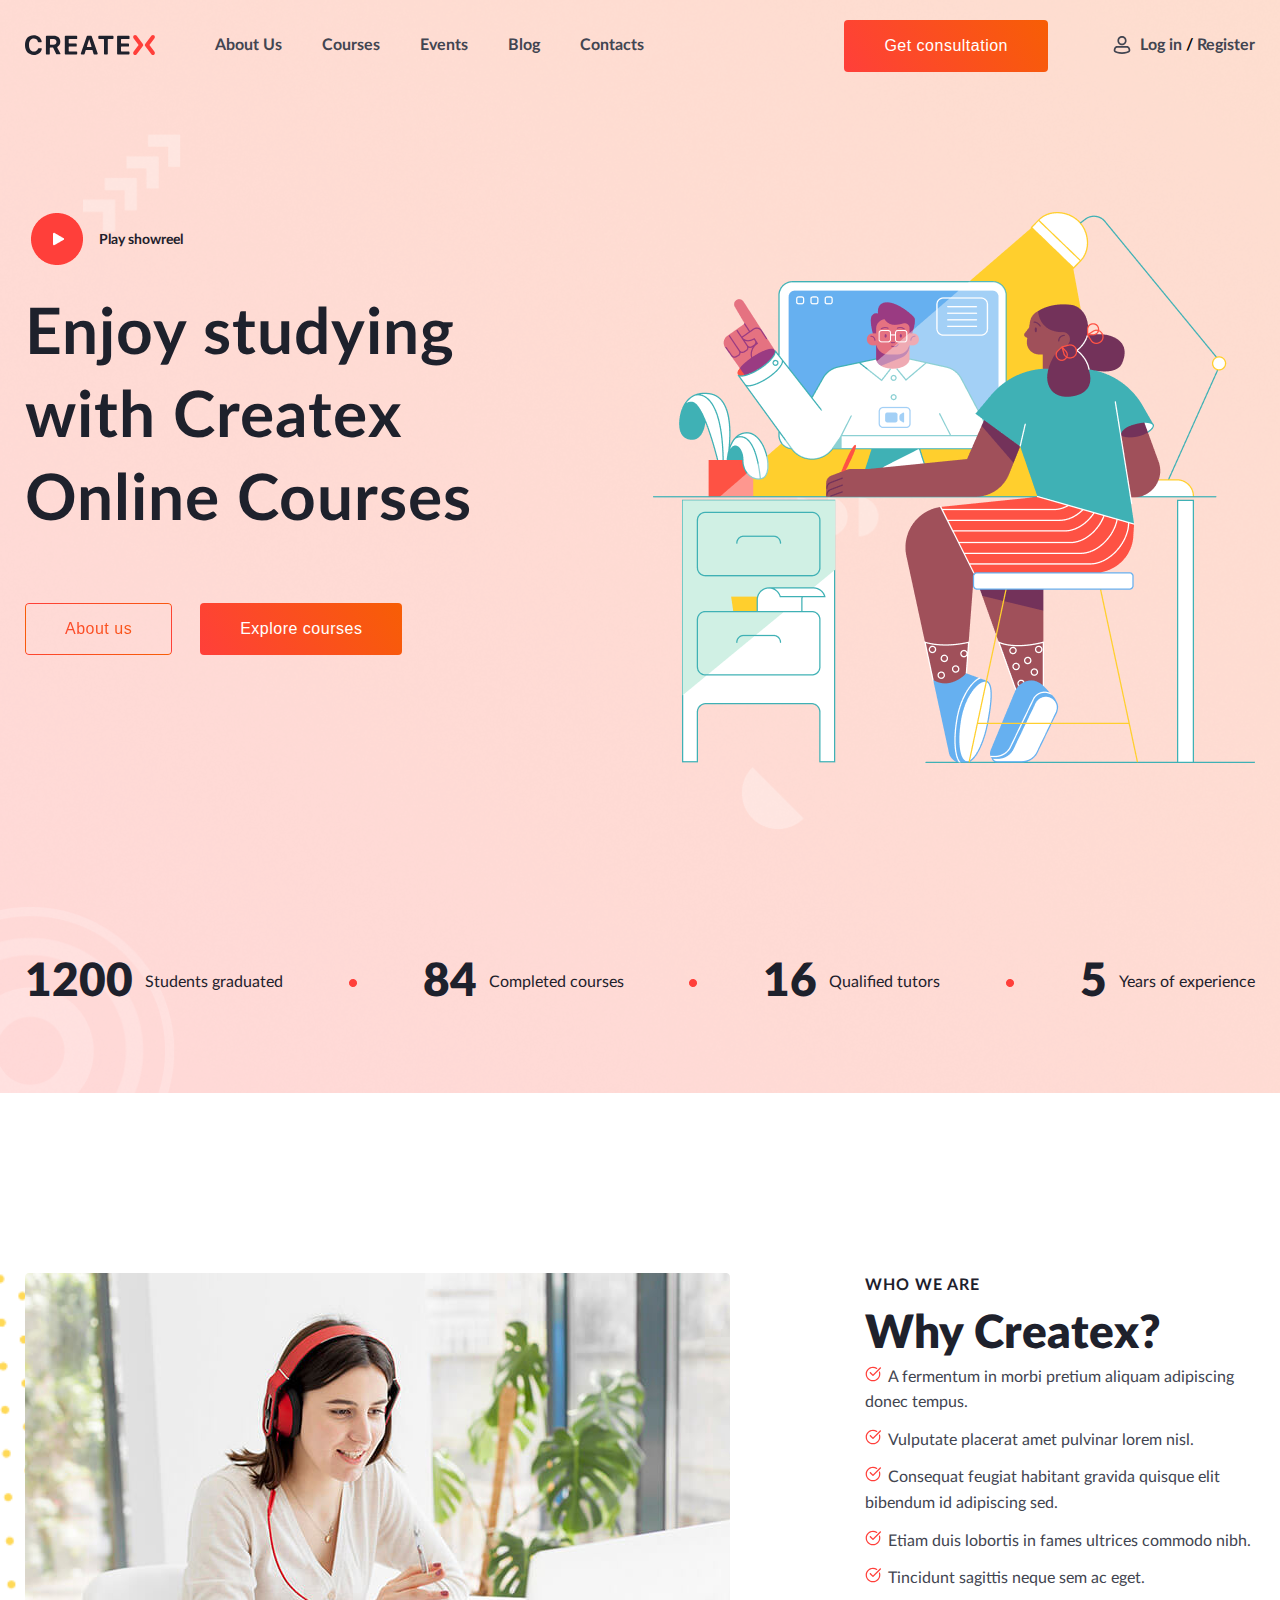
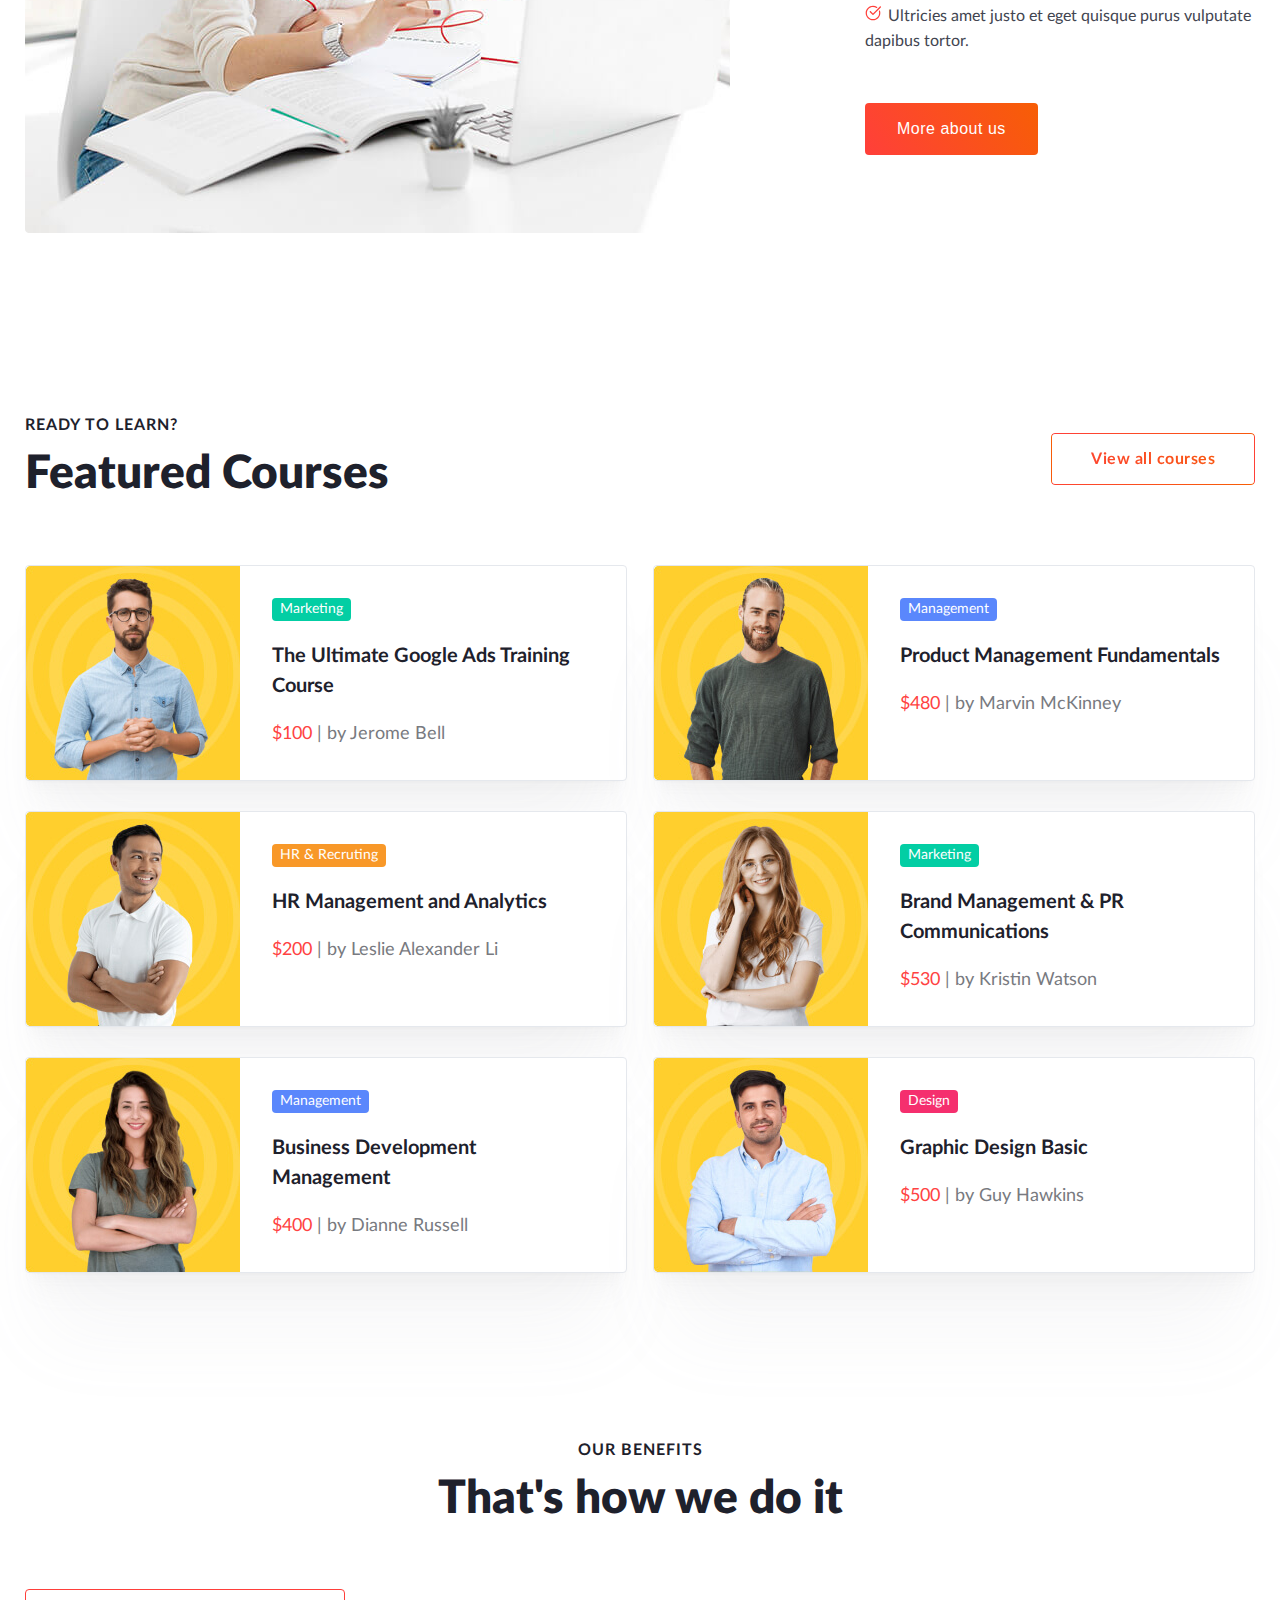
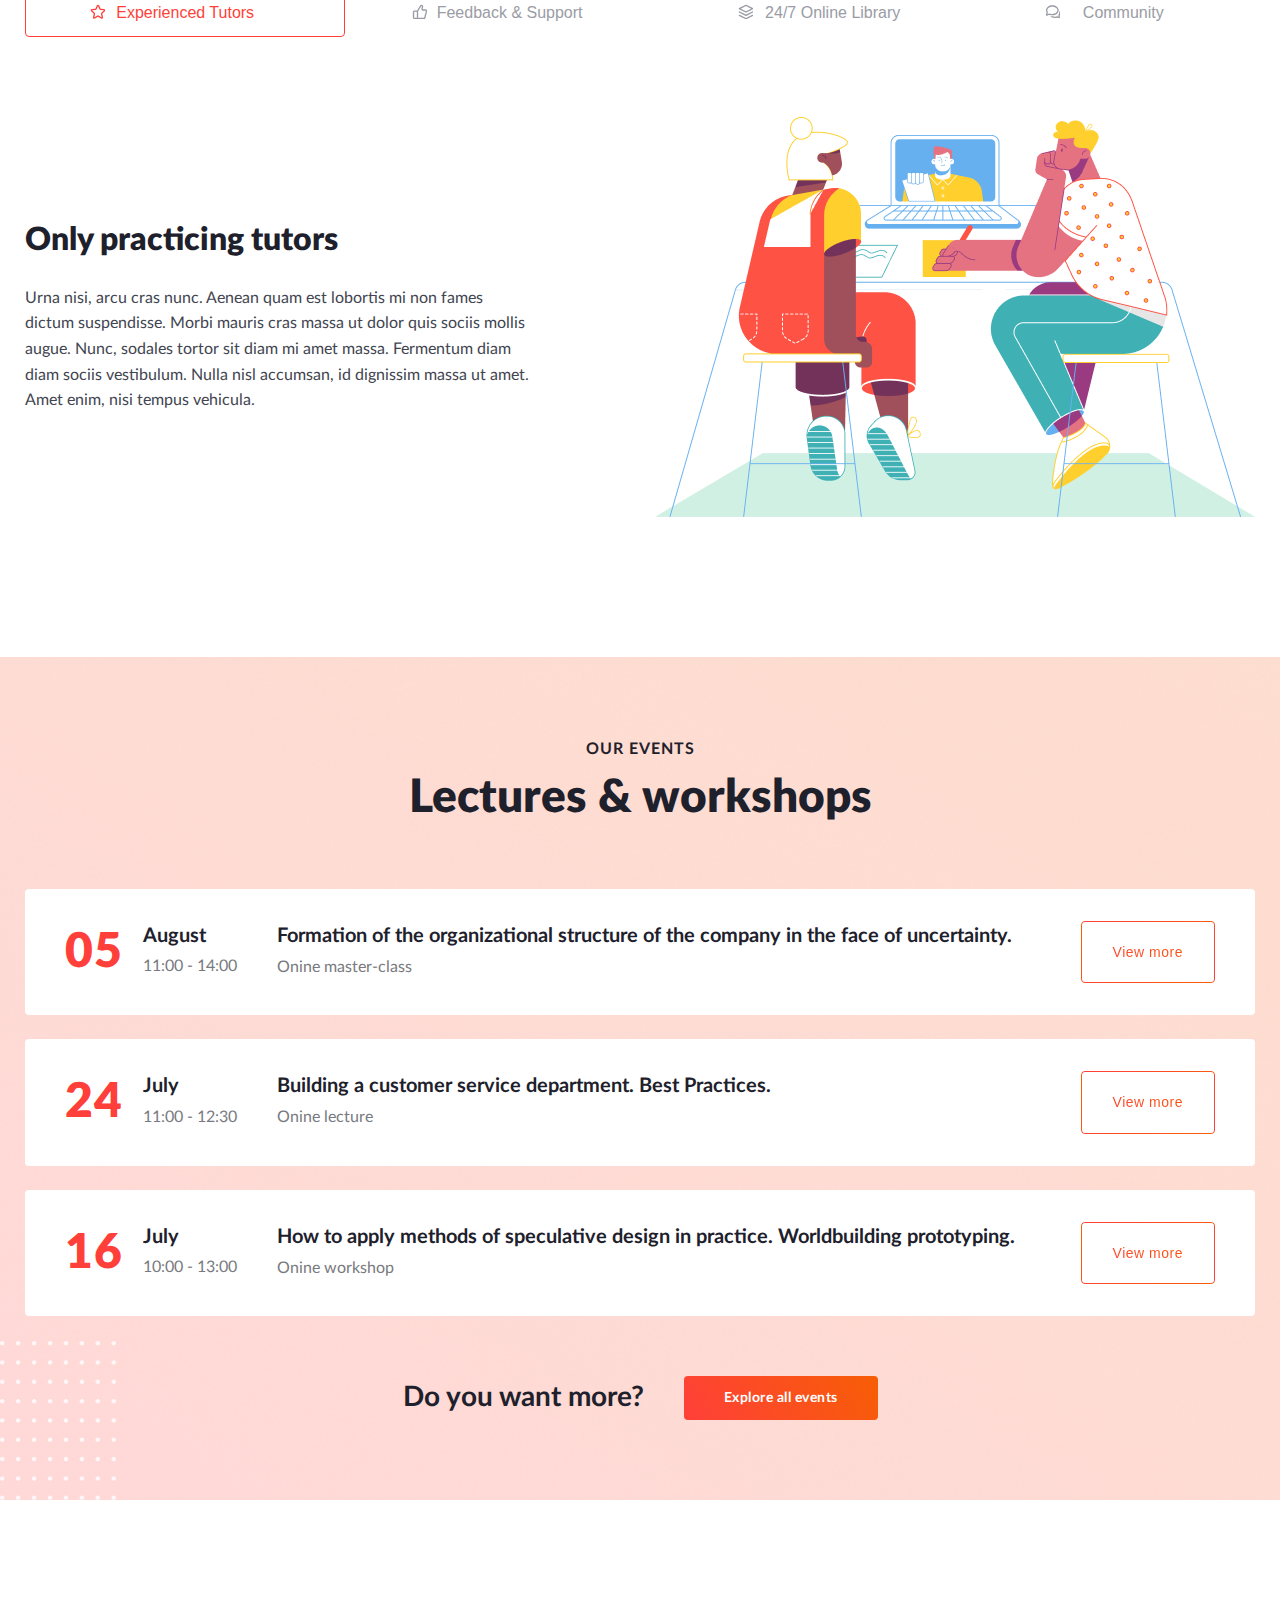
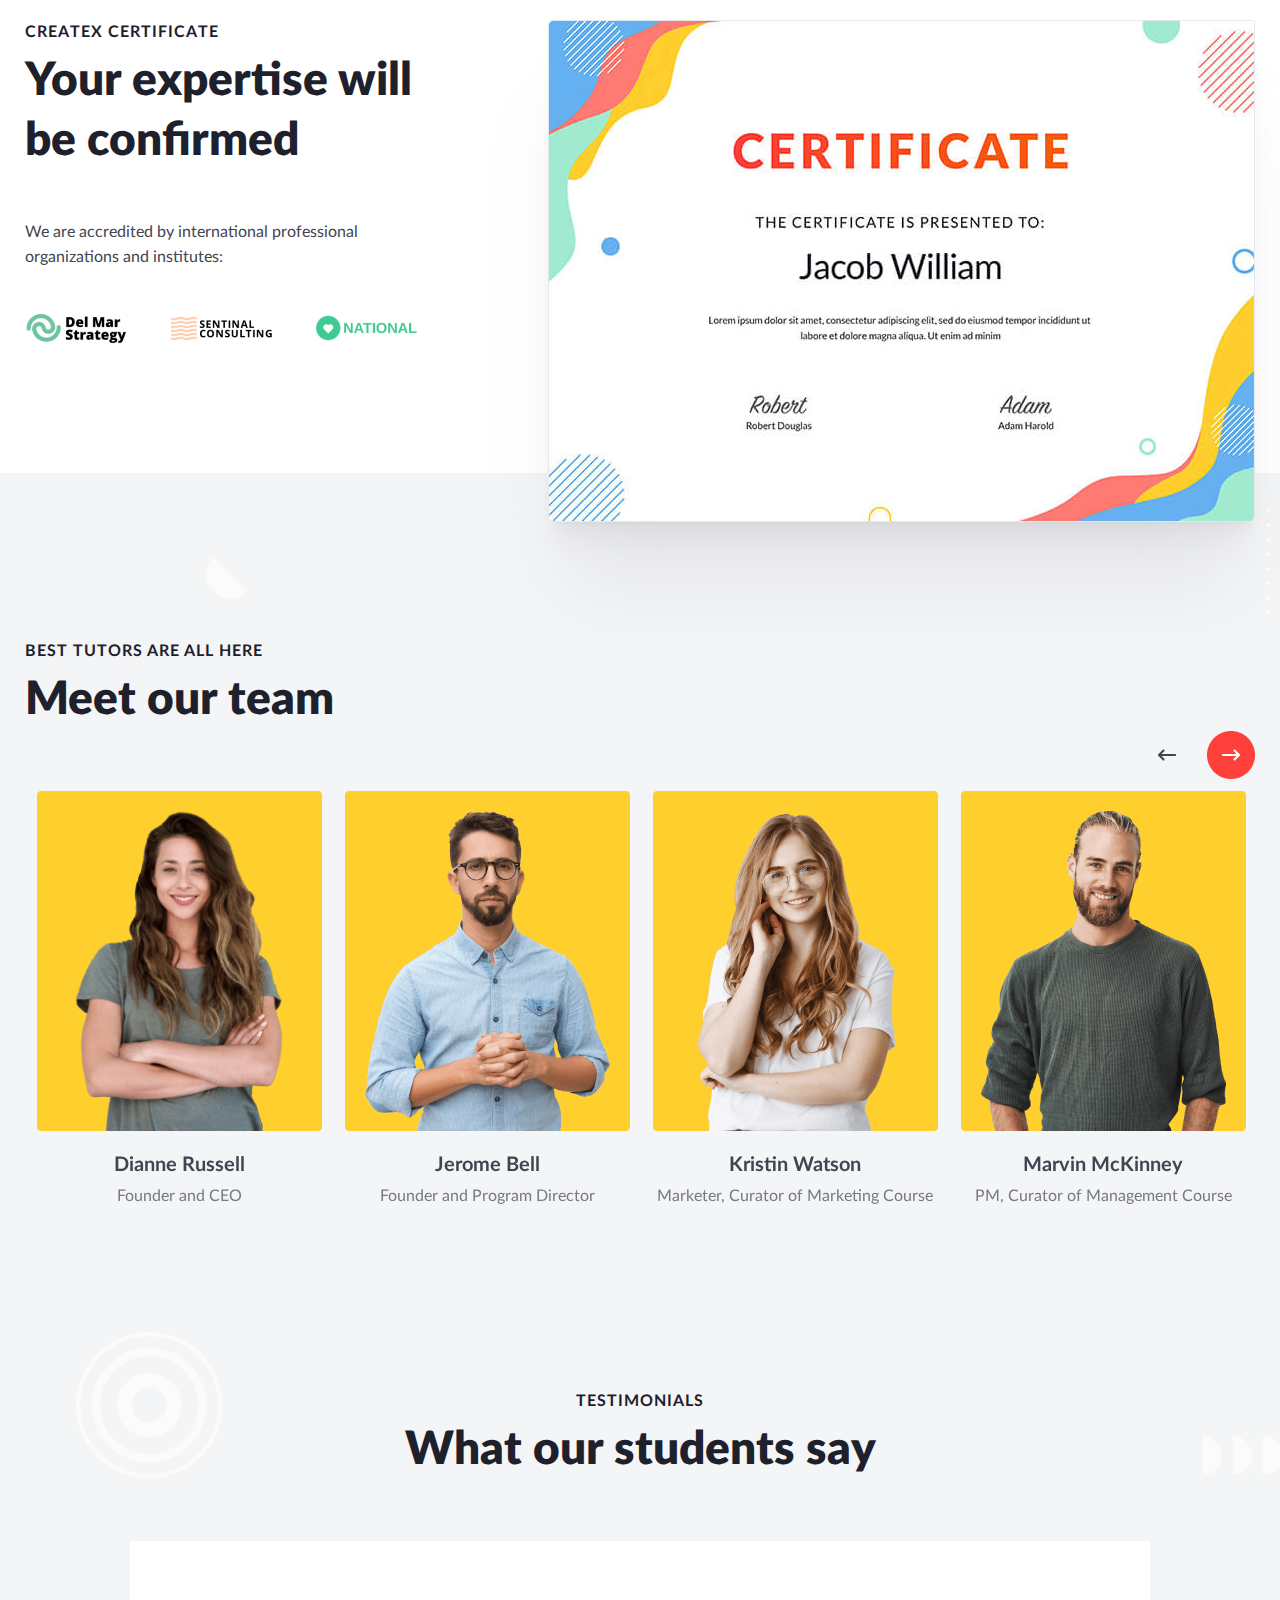
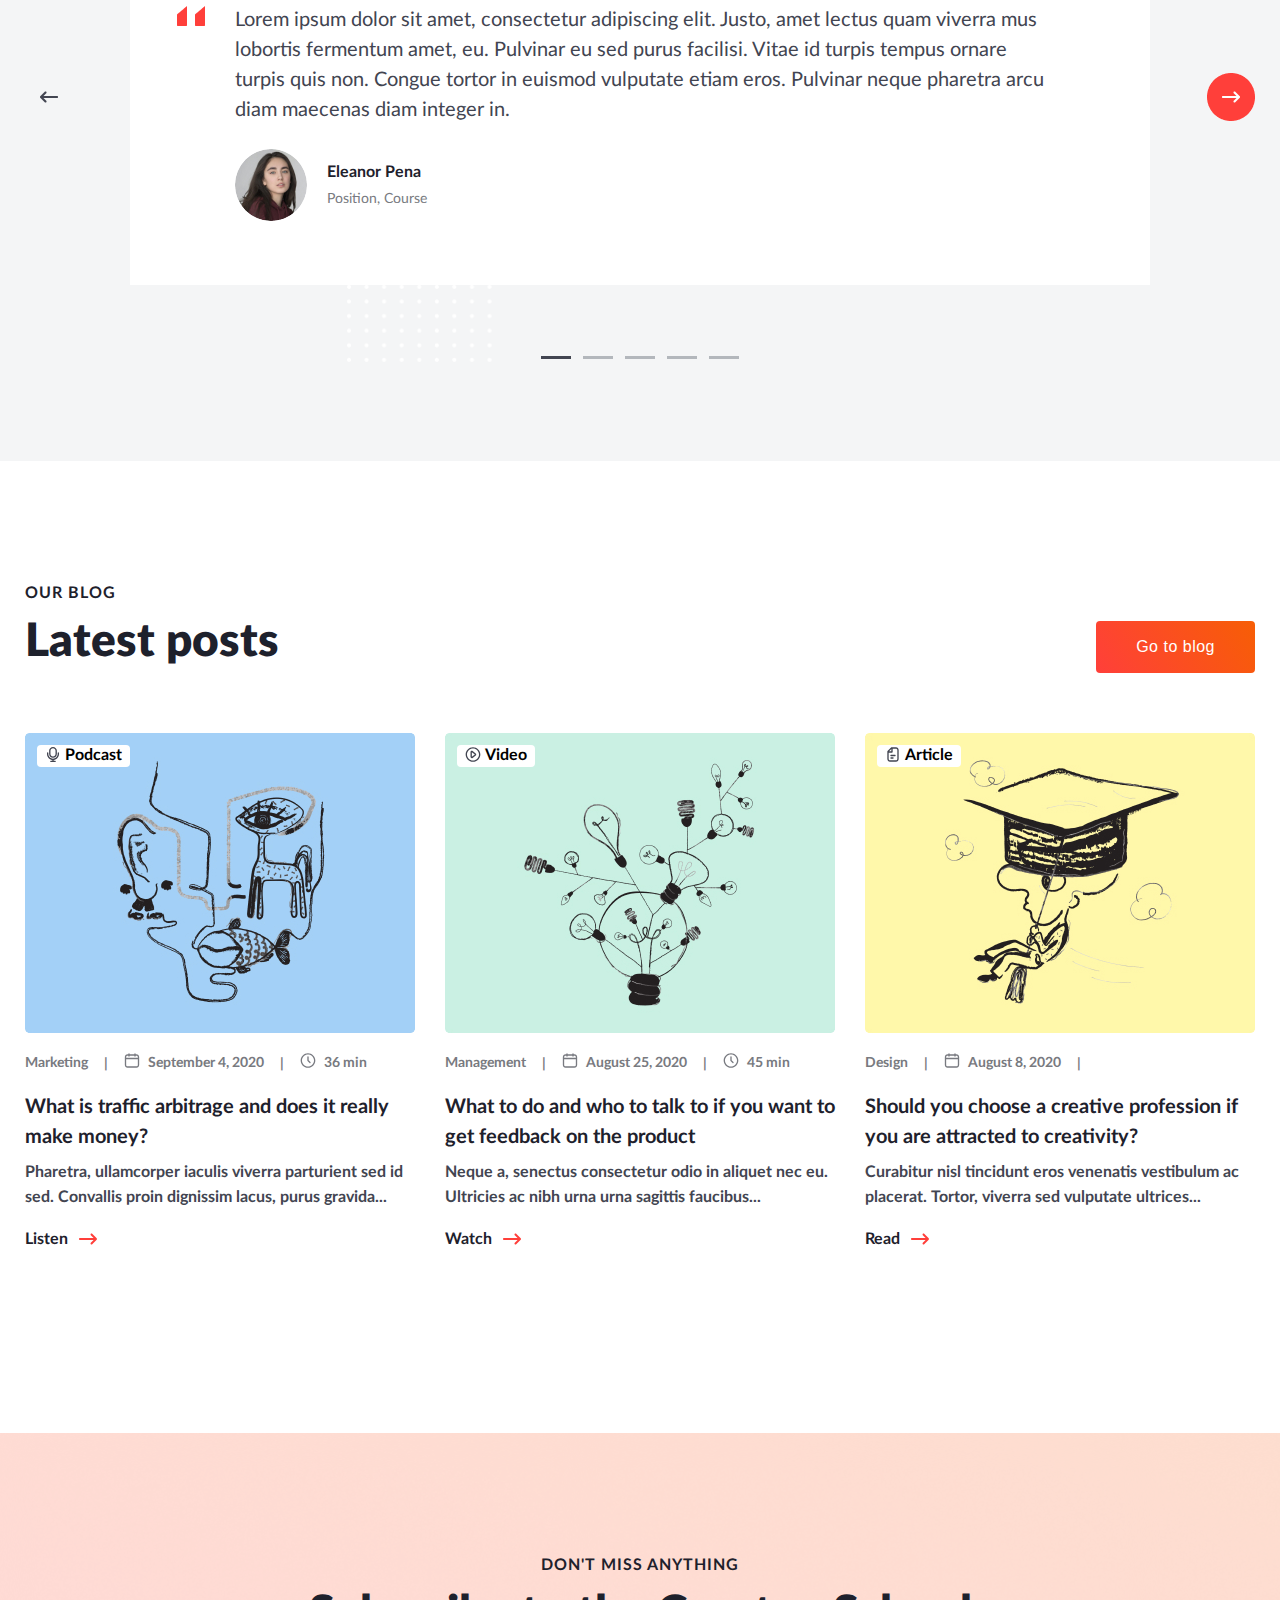
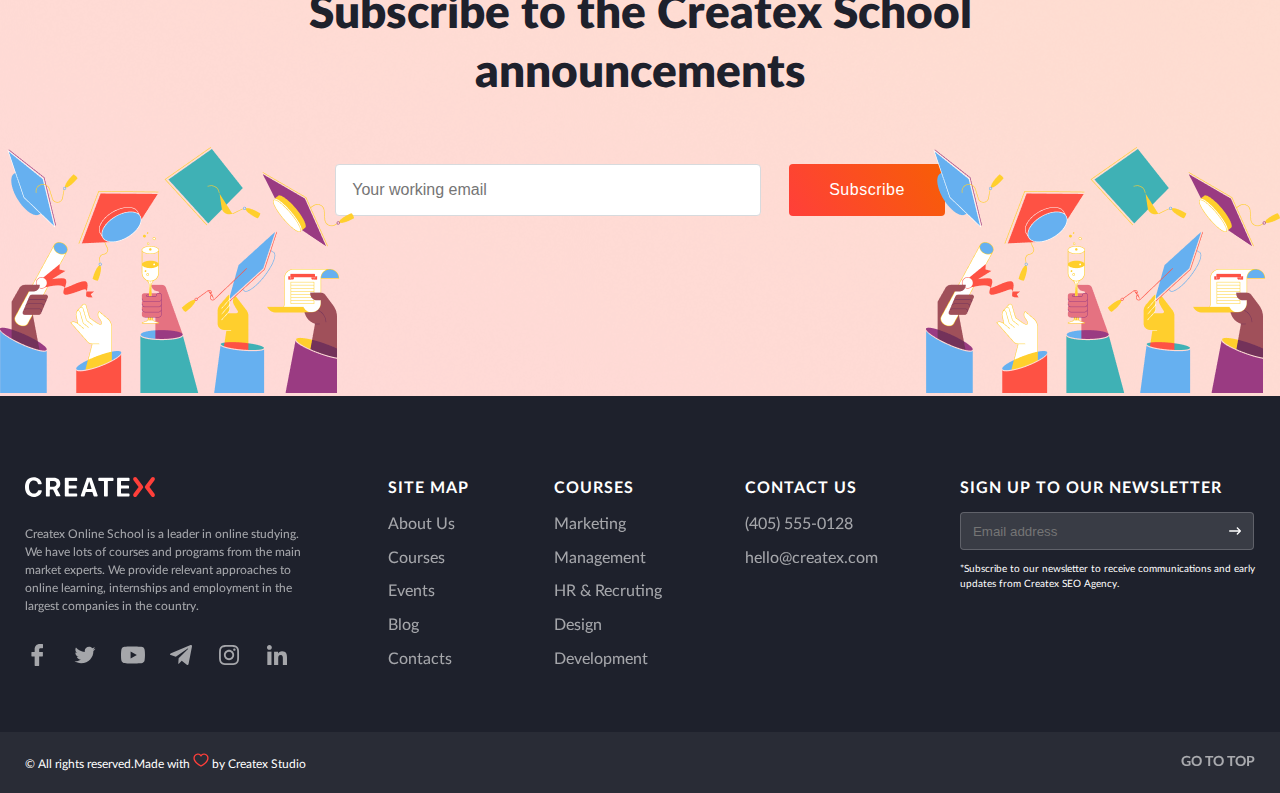
==== commit 322a5017: "q" ====
--- a/index.html
+++ b/index.html
@@ -200,7 +200,7 @@
                     <h4 class="events__title title">Lectures & workshops</h4>
                 </div>
                 <div class="events__column">
-                    <div class="events__field field">
+                    <div class="events__field">
                         <div class="field__box">
                             <span class="field__day">05</span>
                             <span class="field__month">August </span>
@@ -212,7 +212,7 @@
                         </div>
                         <button class="field__btn">View more</button>
                     </div>
-                    <div class="events__field field">
+                    <div class="events__field">
                         <div class="field__box">
                             <span class="field__day">24</span>
                             <span class="field__month">July</span>
@@ -224,7 +224,7 @@
                         </div>
                         <button class="field__btn">View more</button>
                     </div>
-                    <div class="events__field field">
+                    <div class="events__field">
                         <div class="field__box">
                             <span class="field__day">16</span>
                             <span class="field__month">July</span>
--- a/css/style.css
+++ b/css/style.css
@@ -551,6 +551,7 @@
 }
 .events__text {
   text-align: center;
+  padding: 0 0 60px 0;
 }
 .events__column {
   display: grid;
@@ -587,8 +588,7 @@
 }
 
 .field {
-  display: flex;
-  align-items: flex-start;
+  border: 1px solid #D7DADD;
 }
 .field__box {
   display: grid;
@@ -1194,7 +1194,6 @@
   padding: 0;
   margin: 0;
   height: 36px;
-  vertical-align: middle;
   background: transparent url(../img/main-page/footer/LineStroke.svg) no-repeat 50% 50%;
   width: 36px;
   font-size: 0;
@@ -1528,12 +1527,19 @@
   flex: 0 1 25%;
 }
 .steps-fisher__number {
+  position: relative;
   font-family: "Lato-Black";
   font-size: 46px;
   line-height: 130%;
   color: #D7DADD;
   margin: 0 0 16px 0;
 }
+.steps-fisher__number::after {
+  position: absolute;
+  content: url(../img/course-fisher/steps-fisher/line.png);
+  top: -15px;
+  left: 65px;
+}
 .steps-fisher__txt {
   font-size: 20px;
   line-height: 150%;
@@ -1738,13 +1744,30 @@
 .other-courses__row {
   display: flex;
   position: relative;
+  gap: 30px;
 }
 .other-courses__slider {
   overflow: hidden;
 }
+.other-courses__all {
+  display: flex;
+  justify-content: center;
+  align-items: center;
+  gap: 40px;
+  padding: 80px 0 0 0;
+}
+.other-courses__all span {
+  font-size: 28px;
+  line-height: 150%;
+  color: #1E212C;
+}
+.other-courses__view-all {
+  padding: 0 40px;
+}
 .other-courses .slick-track {
   display: flex;
   justify-content: space-between;
+  gap: 30px;
 }
 .other-courses .slick-active {
   opacity: 1;
@@ -1782,4 +1805,79 @@
   background: url(../img/main-page/team/slider/next-btn.png);
   background-repeat: no-repeat;
   background-position: center;
+}
+
+.events-page__text {
+  text-align: center;
+  margin: -60px 0 60px 0;
+}
+.events-page__row {
+  display: flex;
+  justify-content: space-between;
+  align-items: center;
+  padding: 0 0 60px 0;
+}
+.events-page__row label {
+  font-size: 16px;
+  line-height: 160%;
+  color: #424551;
+  margin: 0 12px 0 0;
+}
+.events-page__row select {
+  background: #FFFFFF;
+  border: 1px solid #D7DADD;
+  border-radius: 4px;
+  height: 44px;
+  outline: none;
+  padding: 0 0 0 16px;
+}
+.events-page__box {
+  display: flex;
+  flex-direction: row;
+  align-items: center;
+}
+.events-page__box input {
+  box-sizing: border-box;
+  height: 44px;
+  outline: none;
+}
+.events-page__box a:not(:last-child) {
+  margin: 0 12px 0 0;
+}
+.events-page__box span {
+  font-family: "Lato-Regular";
+  font-size: 14px;
+  line-height: 150%;
+  color: #787A80;
+  padding: 0 0 0 12px;
+}
+.events-page__number {
+  padding: 0 0 0 16px;
+  border-radius: 4px;
+  border: 1px solid #D7DADD;
+}
+.events-page__form {
+  display: flex;
+  align-items: center;
+  border-radius: 4px;
+  border: 1px solid #D7DADD;
+}
+.events-page__search {
+  border: none;
+  padding: 0 0 0 16px;
+  border-radius: 4px 0 0 4px;
+}
+.events-page__submit {
+  height: 42px;
+  width: 42px;
+  border: none;
+  font-size: 0;
+  background: transparent url(../img/events-page/search.svg) no-repeat 50% 50%;
+  padding: 0;
+  cursor: pointer;
+}
+.events-page__column {
+  display: flex;
+  flex-direction: column;
+  gap: 24px;
 }/*# sourceMappingURL=style.css.map */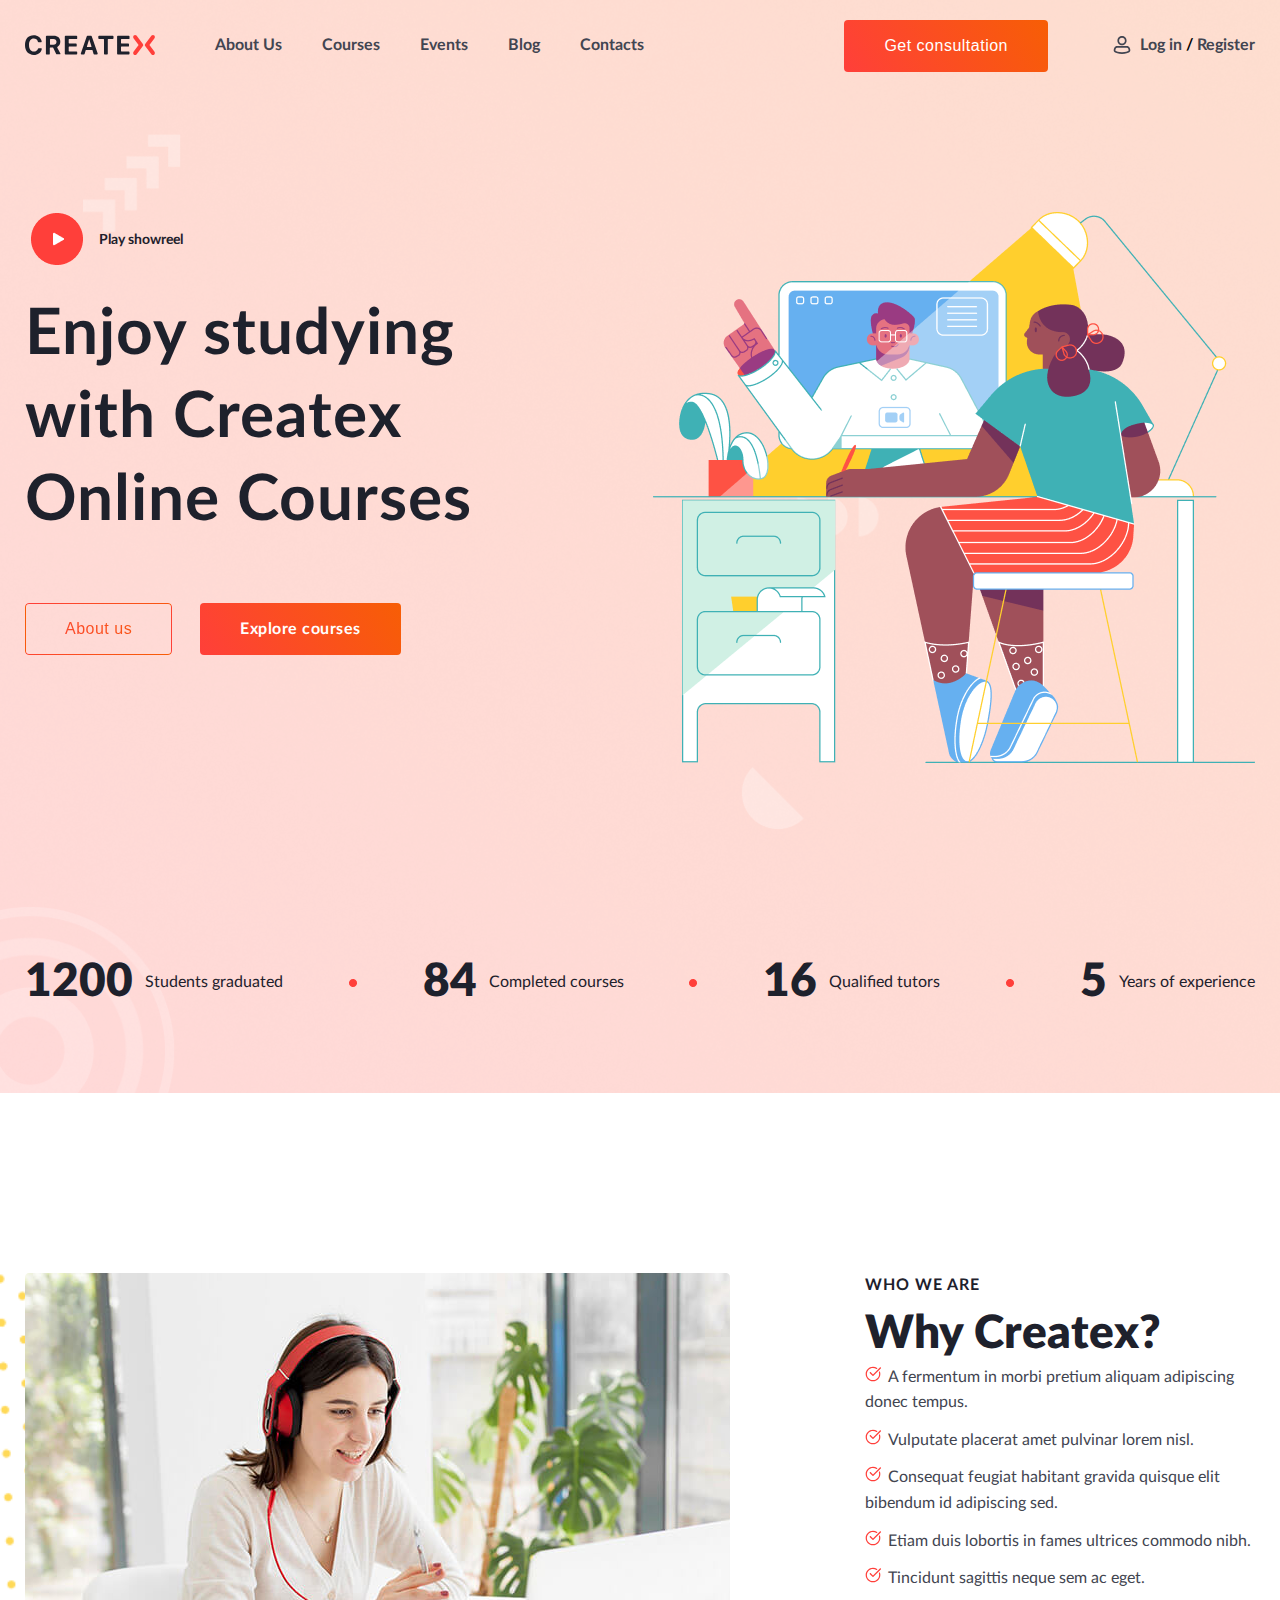
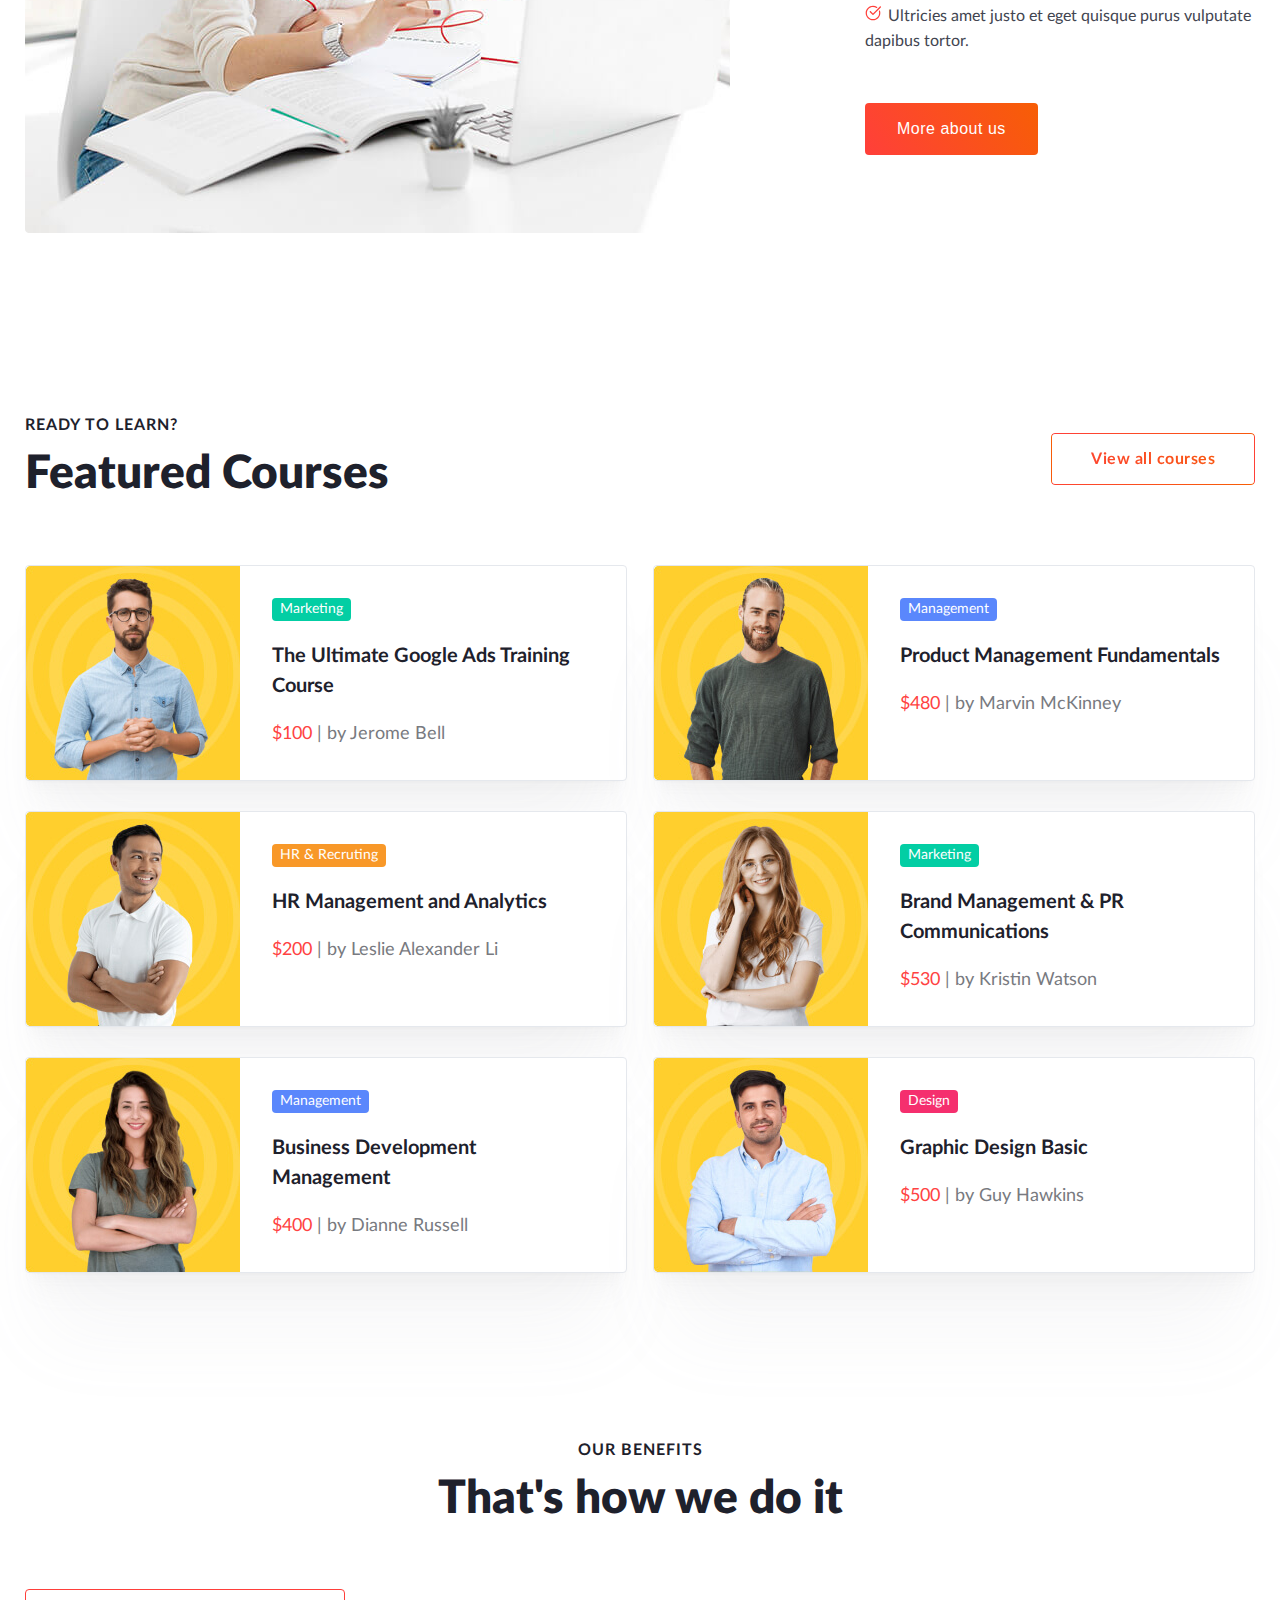
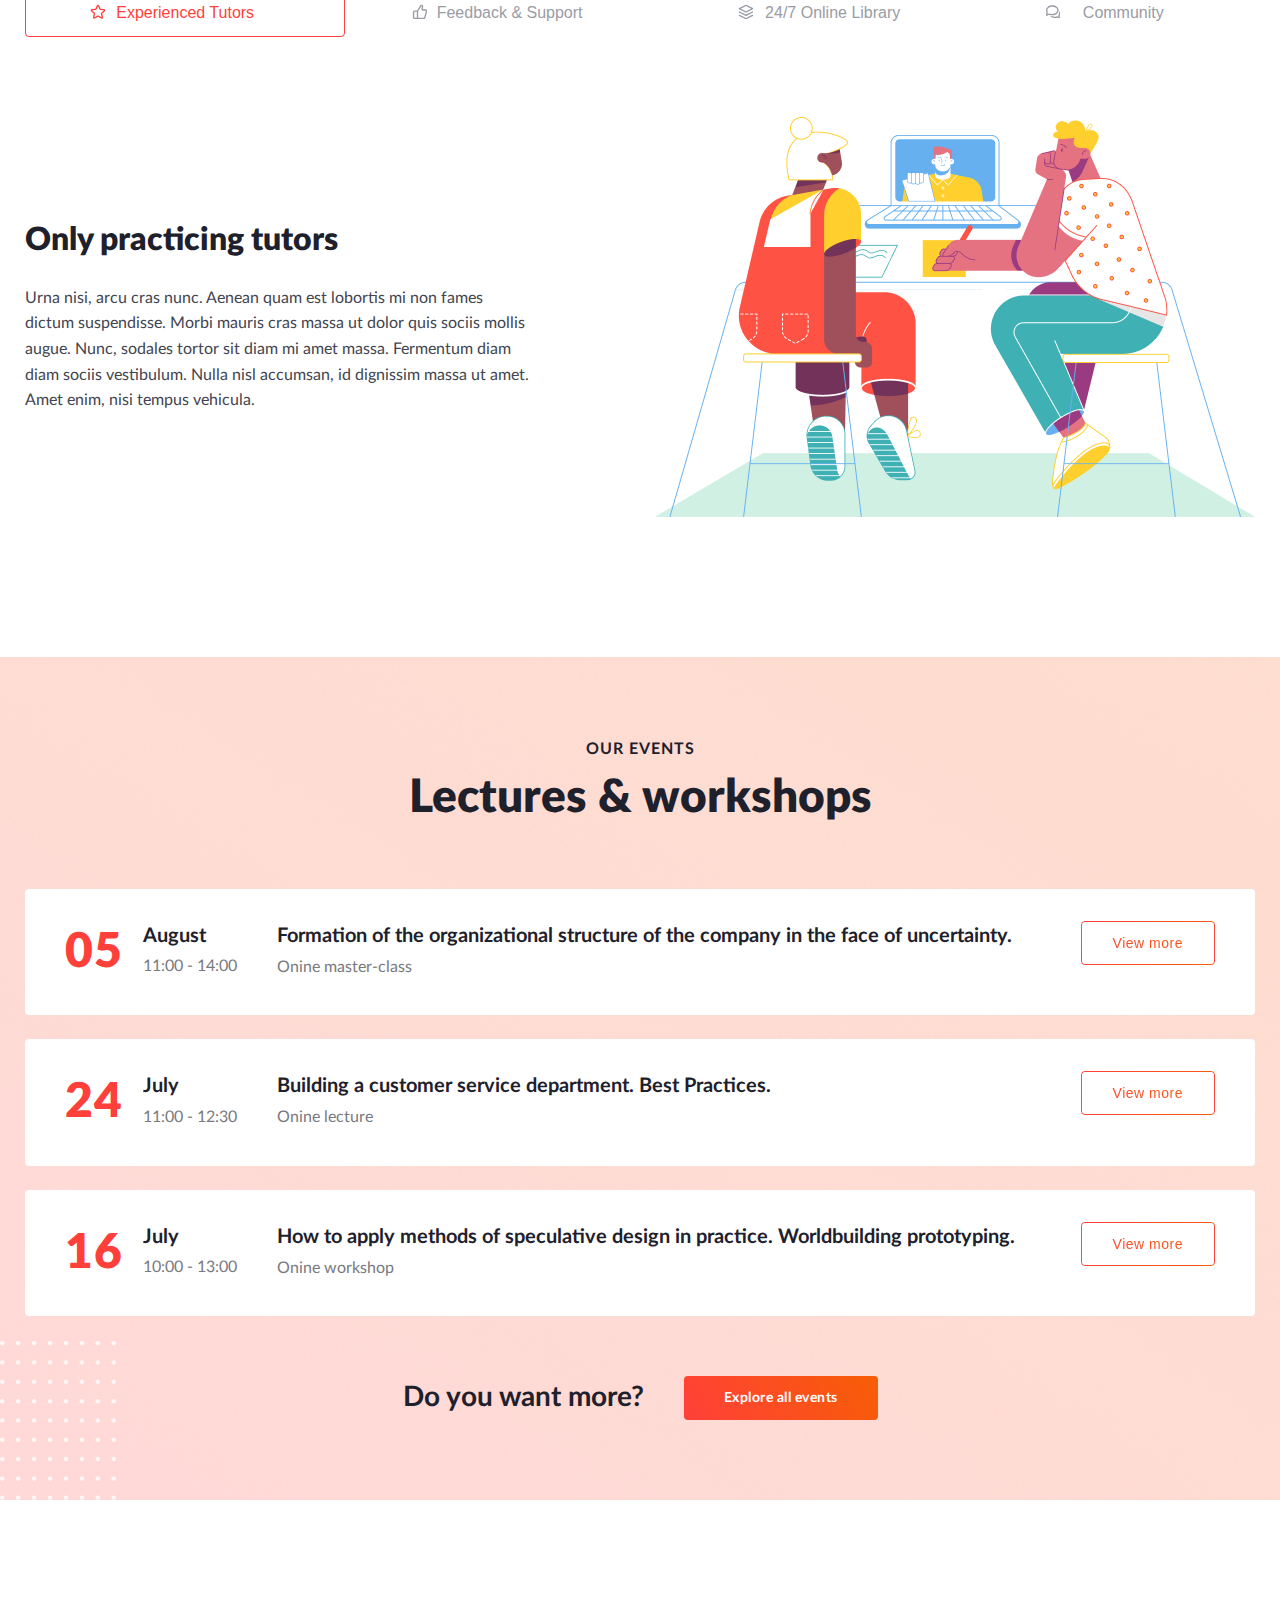
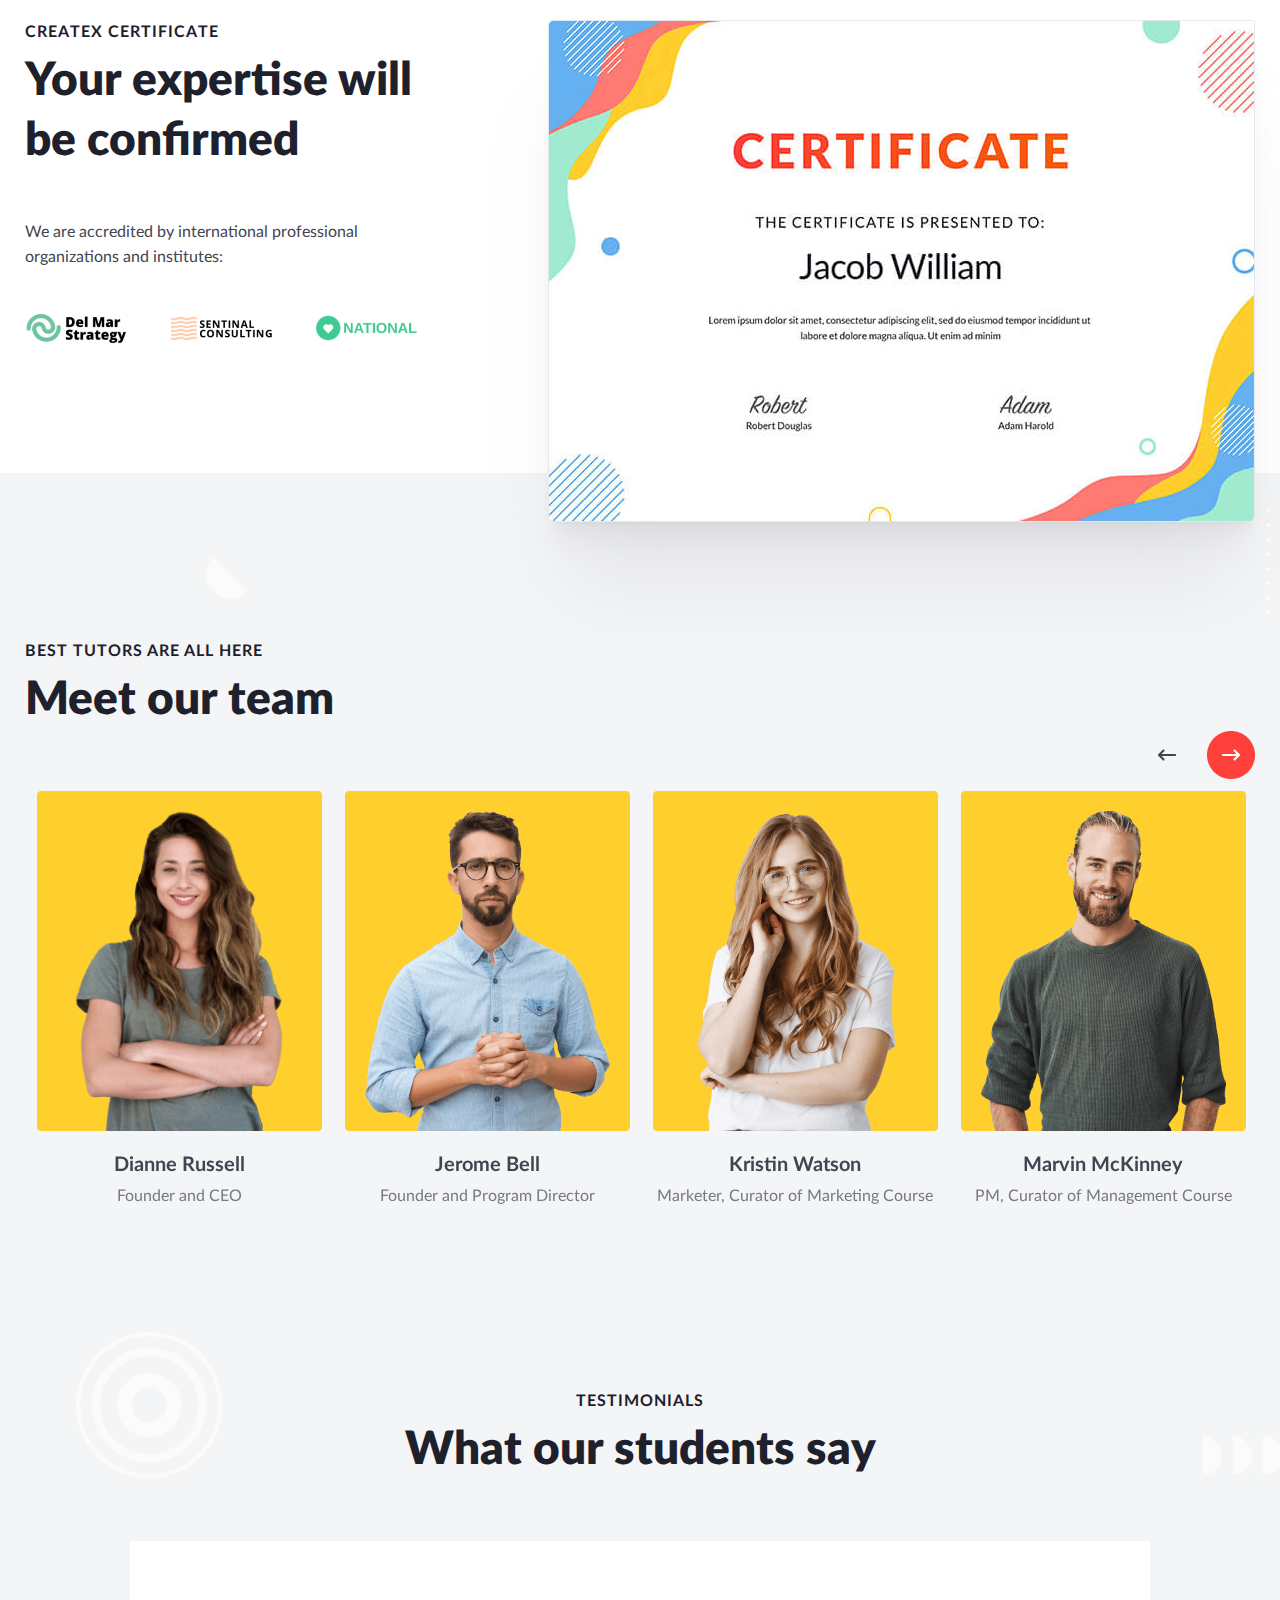
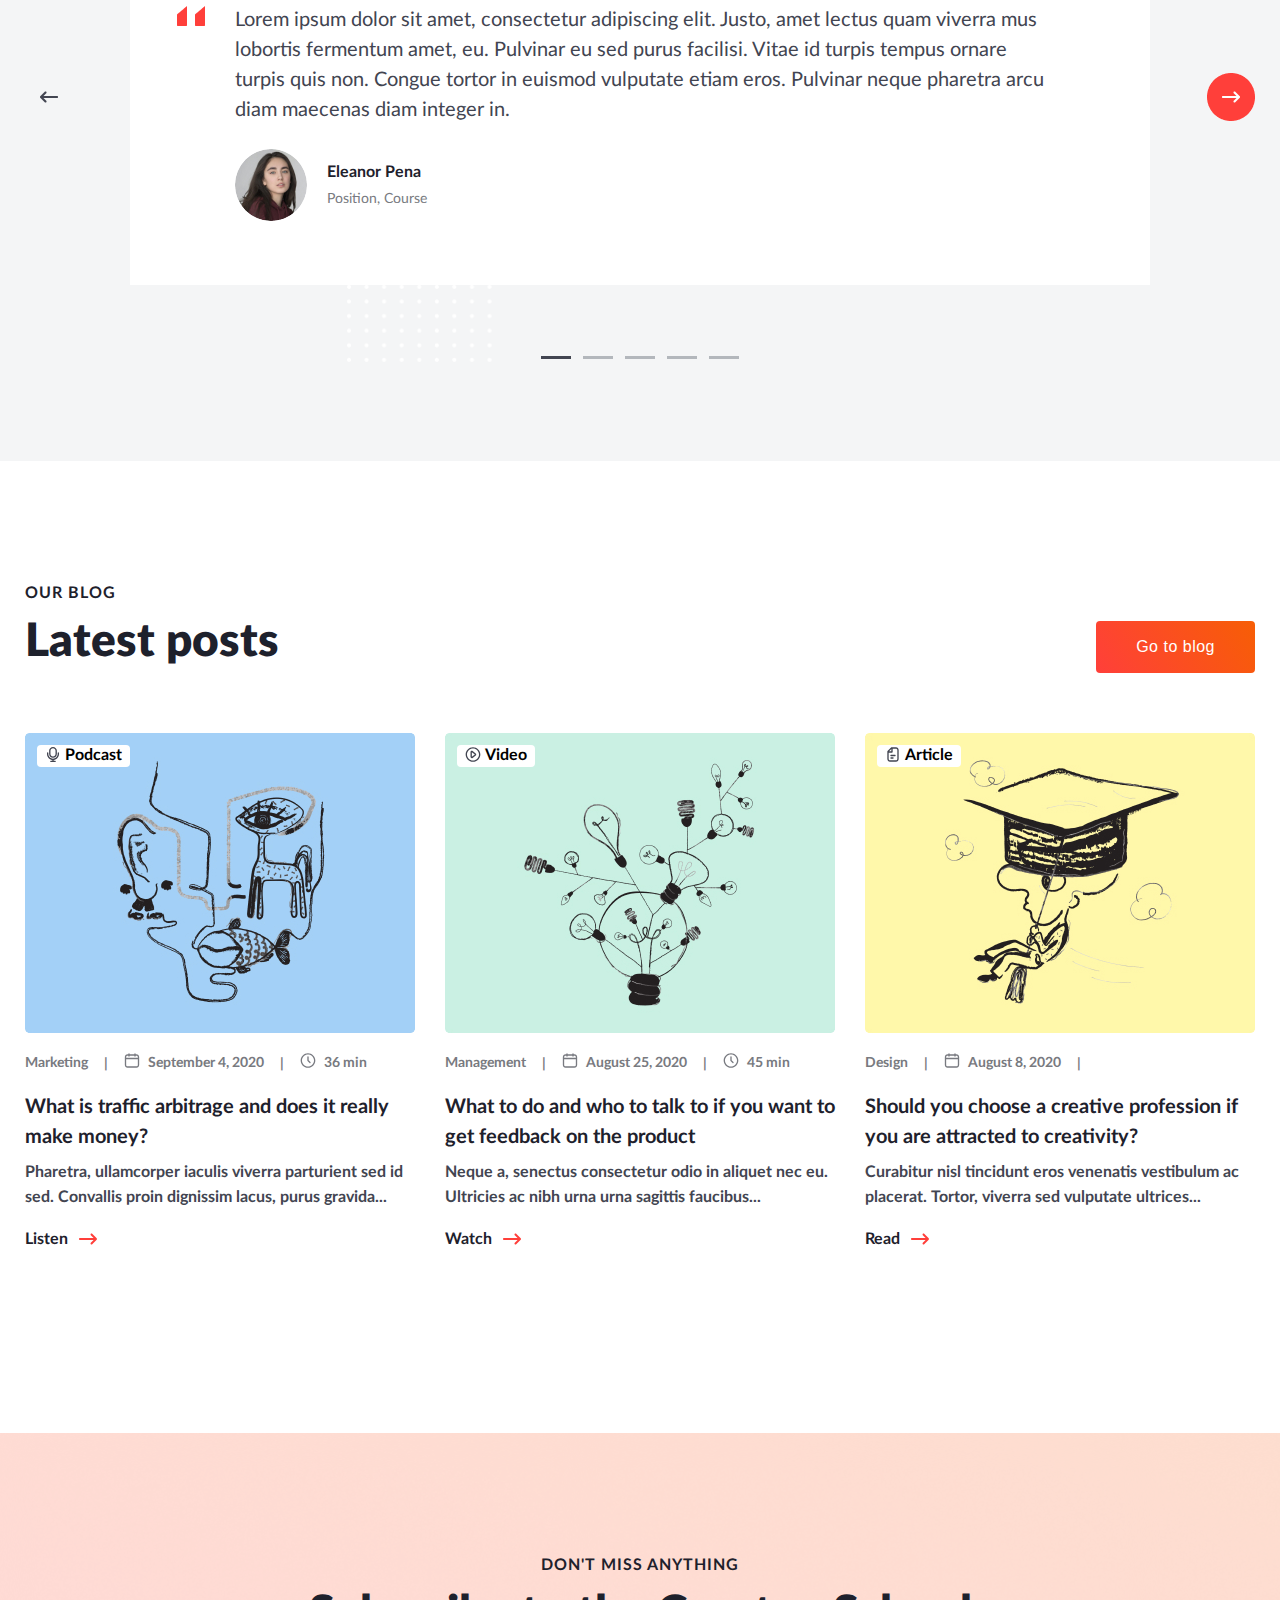
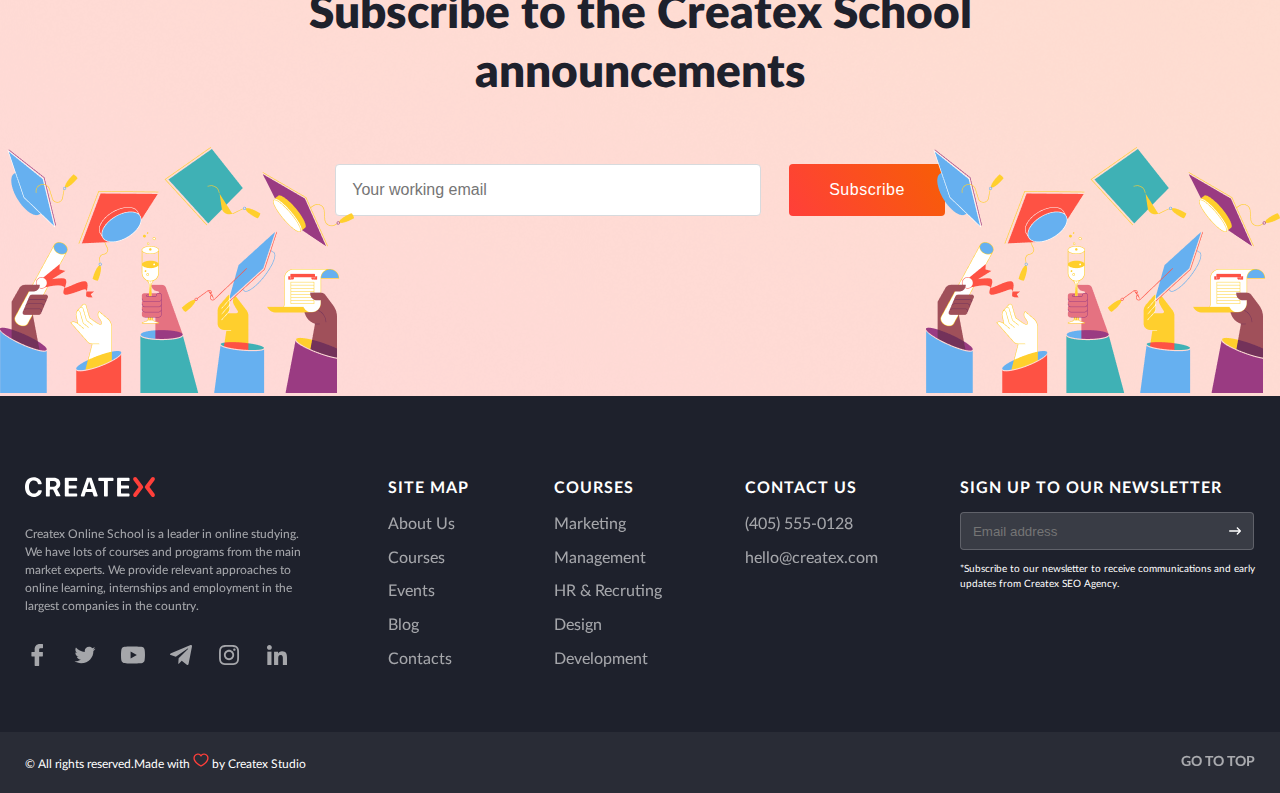
==== commit f31d979b: "q" ====
--- a/index.html
+++ b/index.html
@@ -57,7 +57,7 @@
                             <h1 class="main__title">Enjoy studying with Createx Online Courses</h1>
                             <div class="main__btns">
                                 <button class="btns__about-us">About us</button>
-                                <button class="btns__explore btn">Explore courses</button>
+                                <a href="./courses.html" class="btns__explore btn">Explore courses</a>
                             </div>
                         </div>
                         <img src="./img/main-page/main/illustration.png" alt="">
@@ -239,7 +239,7 @@
                 </div>
                 <div class="events__foot">
                     <h4 class="events__descr">Do you want more?</h4>
-                    <div class="events__btn">Explore all events</div>
+                    <a href="./events.html" class="events__btn">Explore all events</a>
                 </div>
             </div>
         </div>
--- a/css/style.css
+++ b/css/style.css
@@ -264,7 +264,7 @@
   mask-composite: exclude;
 }
 .btns__explore {
-  padding: 0 40px;
+  padding: 18px 40px;
 }
 
 .about {
@@ -431,6 +431,12 @@
   flex: 1 1 auto;
   cursor: pointer;
 }
+.benefits__btn.active {
+  font-size: 16px;
+  line-height: 160%;
+  color: #FF3F3A;
+  border: 1px solid #FF3F3A;
+}
 .benefits__hover:hover {
   font-size: 16px;
   line-height: 160%;
@@ -458,13 +464,6 @@
   font-size: 16px;
   line-height: 160%;
   color: #424551;
-}
-
-.active {
-  font-size: 16px;
-  line-height: 160%;
-  color: #FF3F3A;
-  border: 1px solid #FF3F3A;
 }
 
 .btns__tutors:before {
@@ -560,6 +559,7 @@
 }
 .events__field {
   display: flex;
+  align-items: flex-start;
   padding: 32px 40px;
   background-color: #FFFFFF;
   border-radius: 4px;
@@ -1807,6 +1807,9 @@
   background-position: center;
 }
 
+.events-page__content {
+  padding: 0 0 180px 0;
+}
 .events-page__text {
   text-align: center;
   margin: -60px 0 60px 0;
@@ -1880,4 +1883,30 @@
   display: flex;
   flex-direction: column;
   gap: 24px;
+}
+.events-page__dots {
+  padding: 60px 0 0 0;
+}
+.events-page__list {
+  display: flex;
+  justify-content: center;
+  align-items: center;
+  gap: 20px;
+}
+.events-page__item {
+  display: flex;
+}
+.events-page__item a {
+  font-size: 16px;
+  line-height: 160%;
+  color: #424551;
+  align-self: center;
+}
+.events-page__item.active a {
+  font-size: 16px;
+  line-height: 160%;
+  color: #FF3F3A;
+}
+.events-page__item img {
+  vertical-align: middle;
 }/*# sourceMappingURL=style.css.map */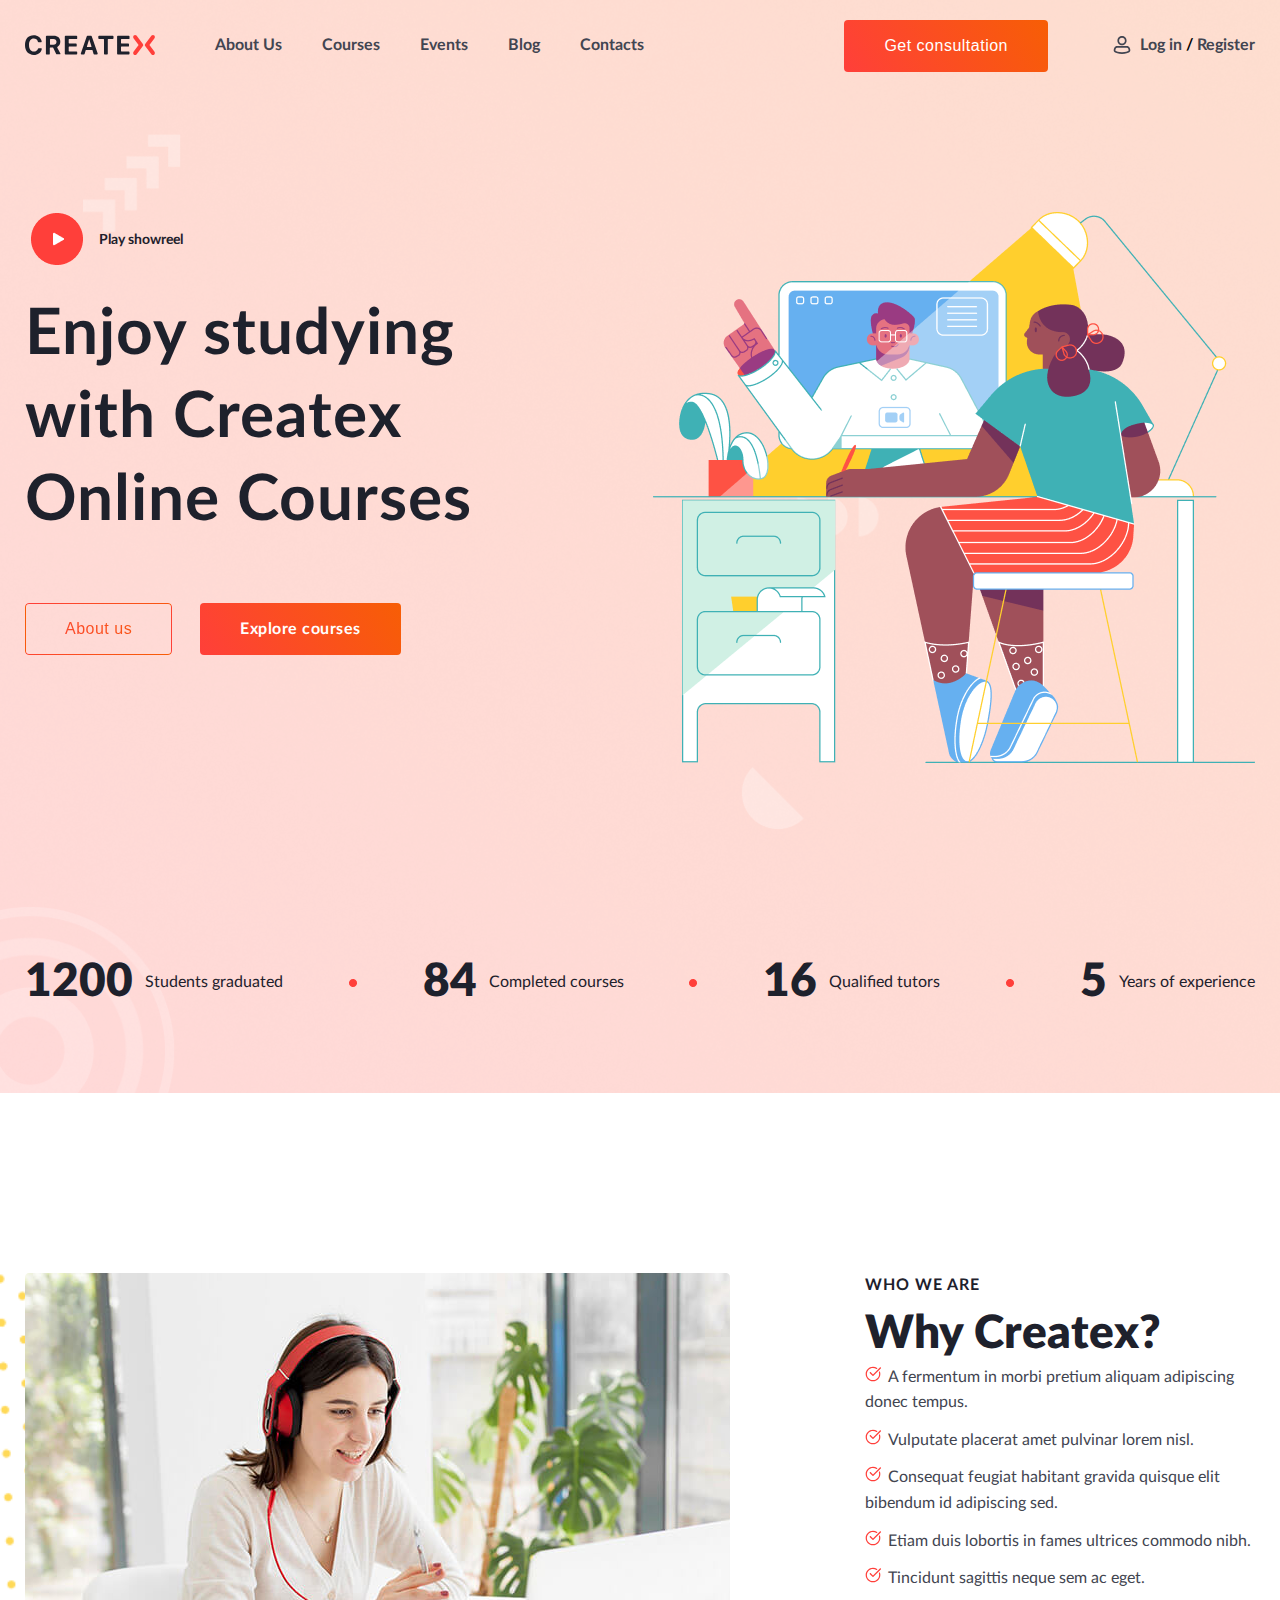
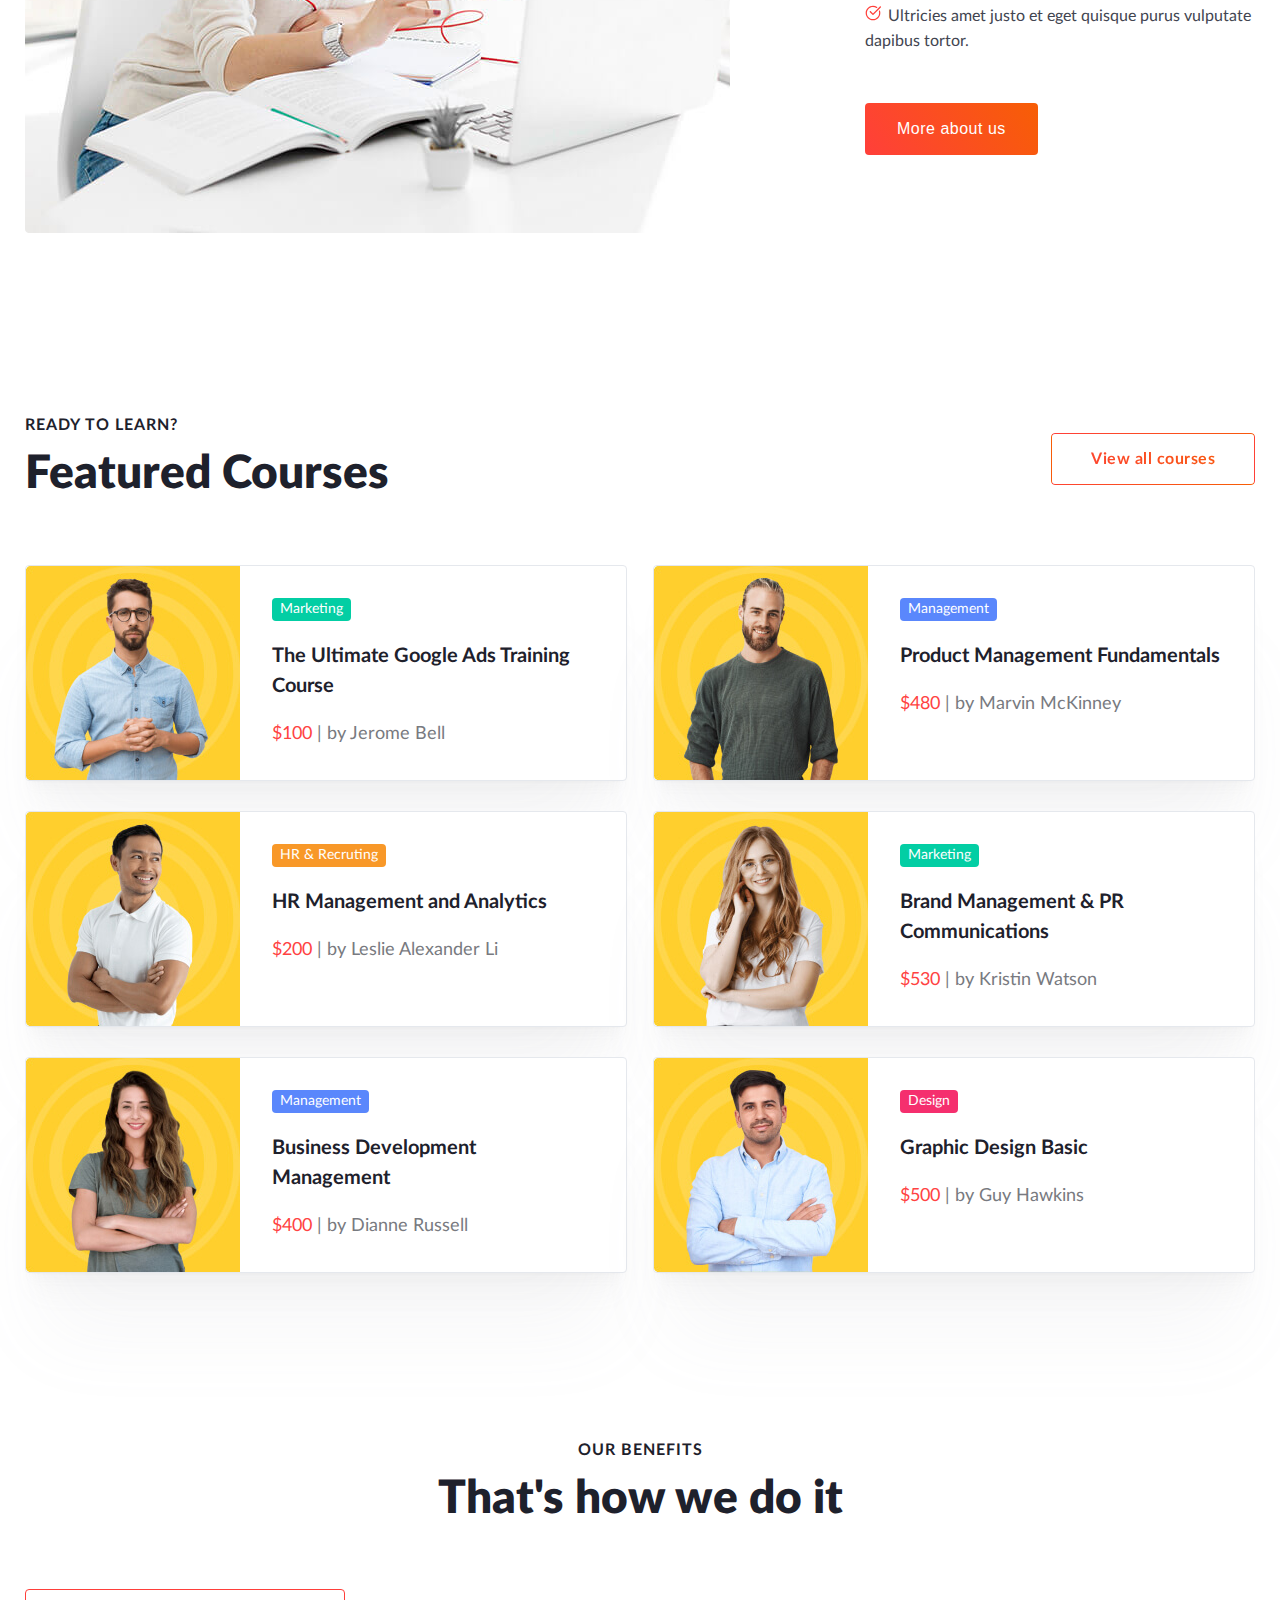
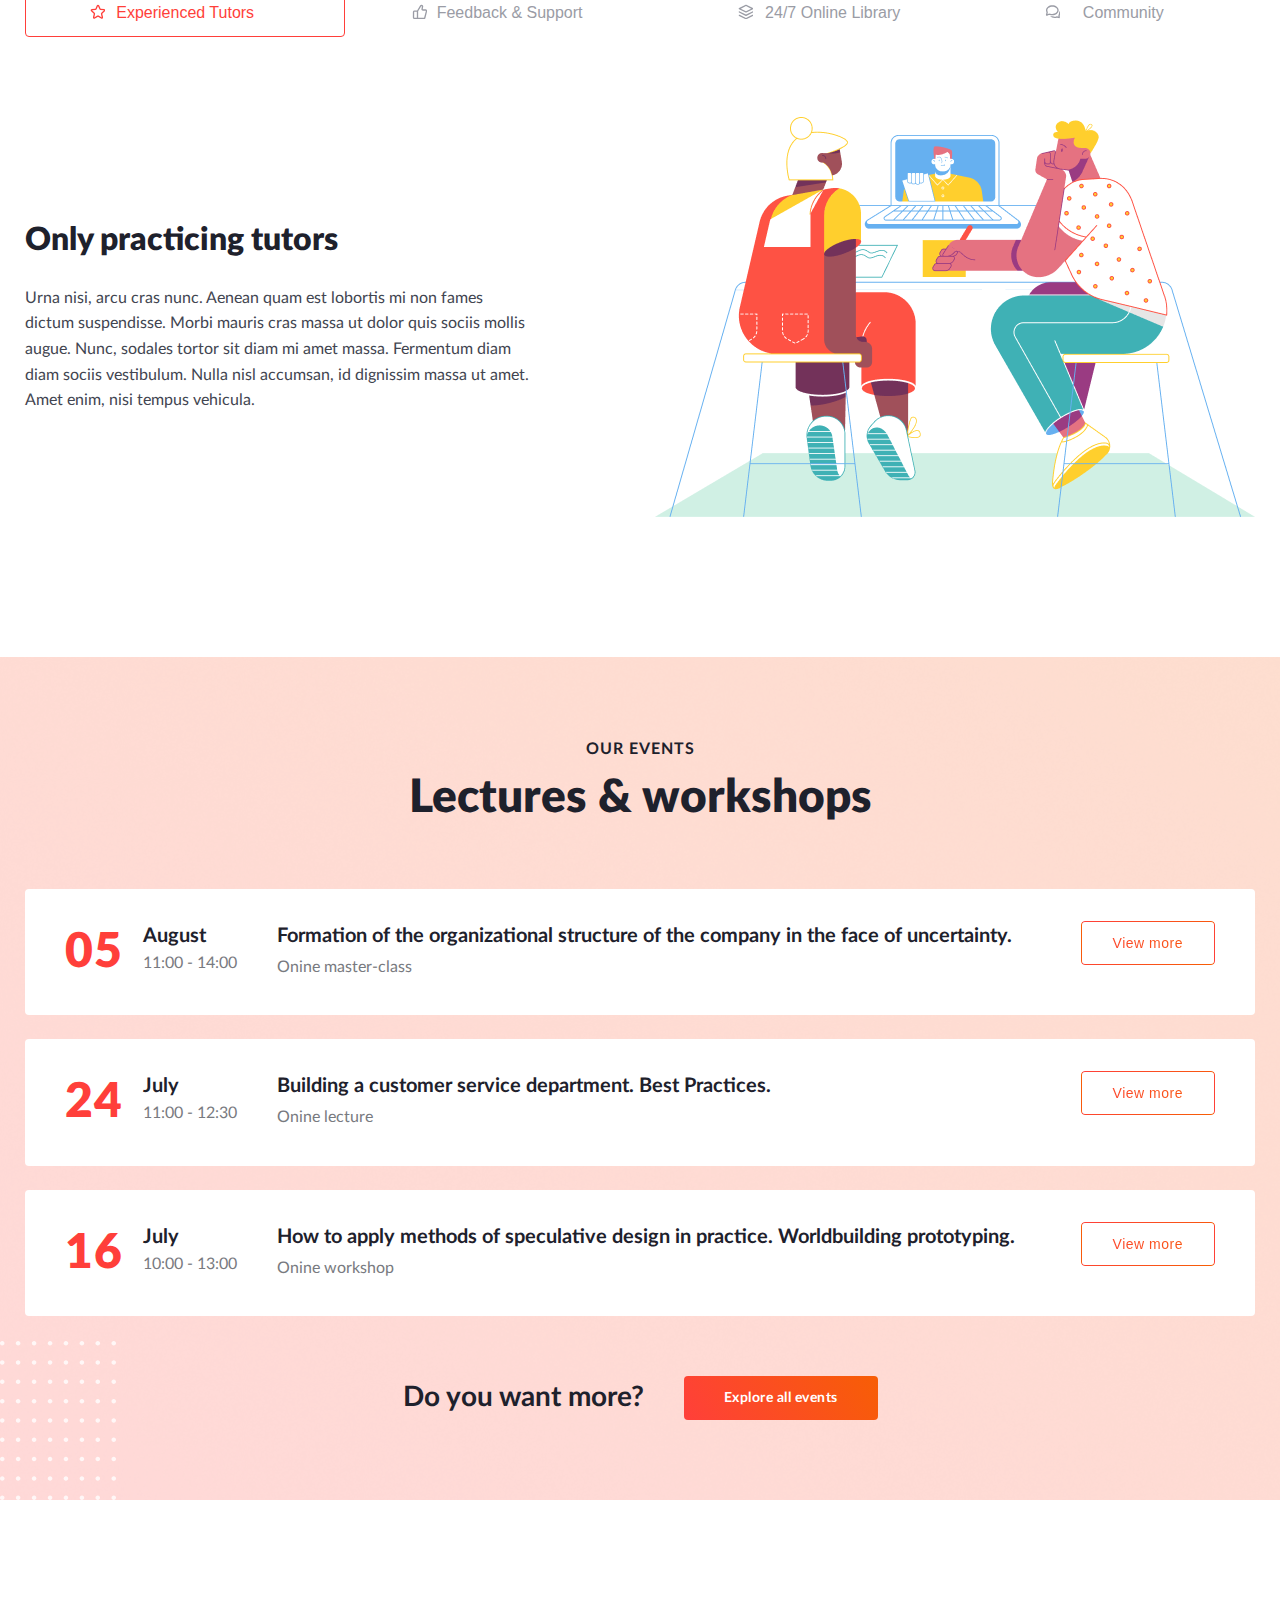
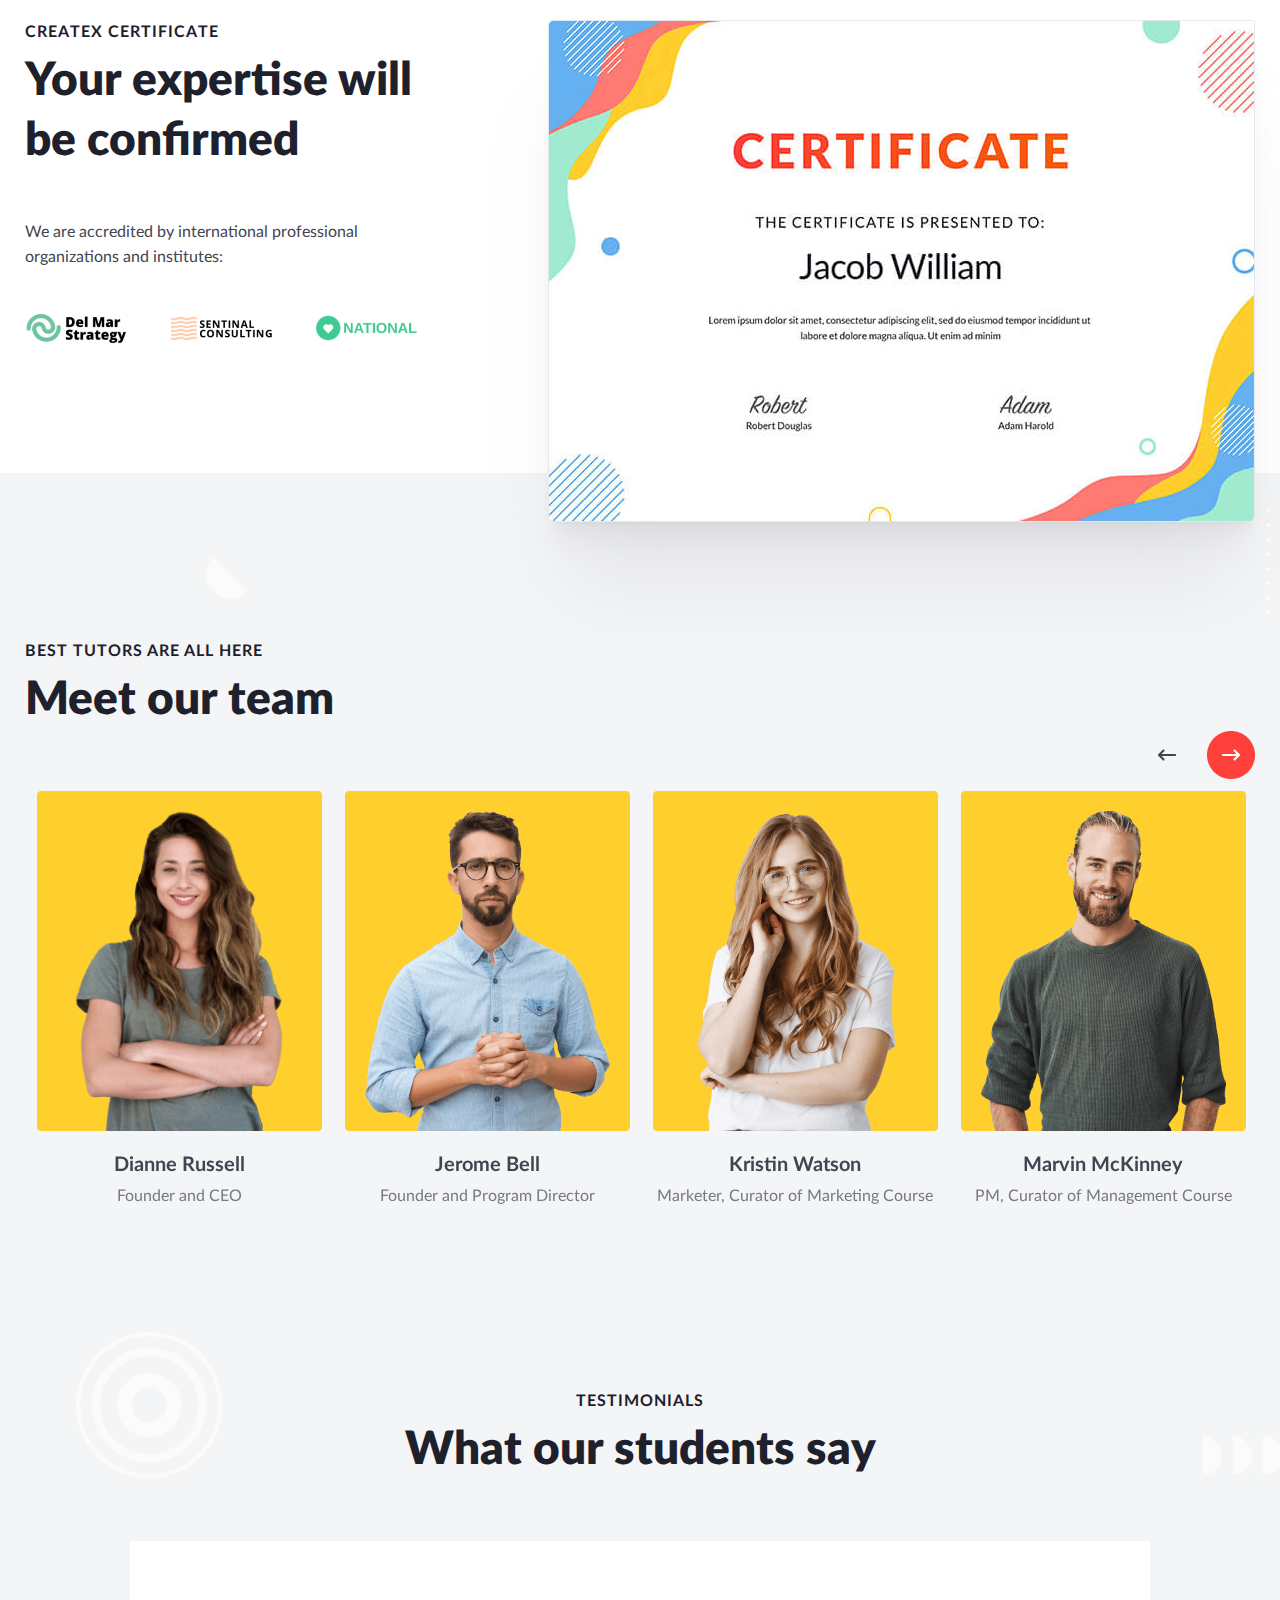
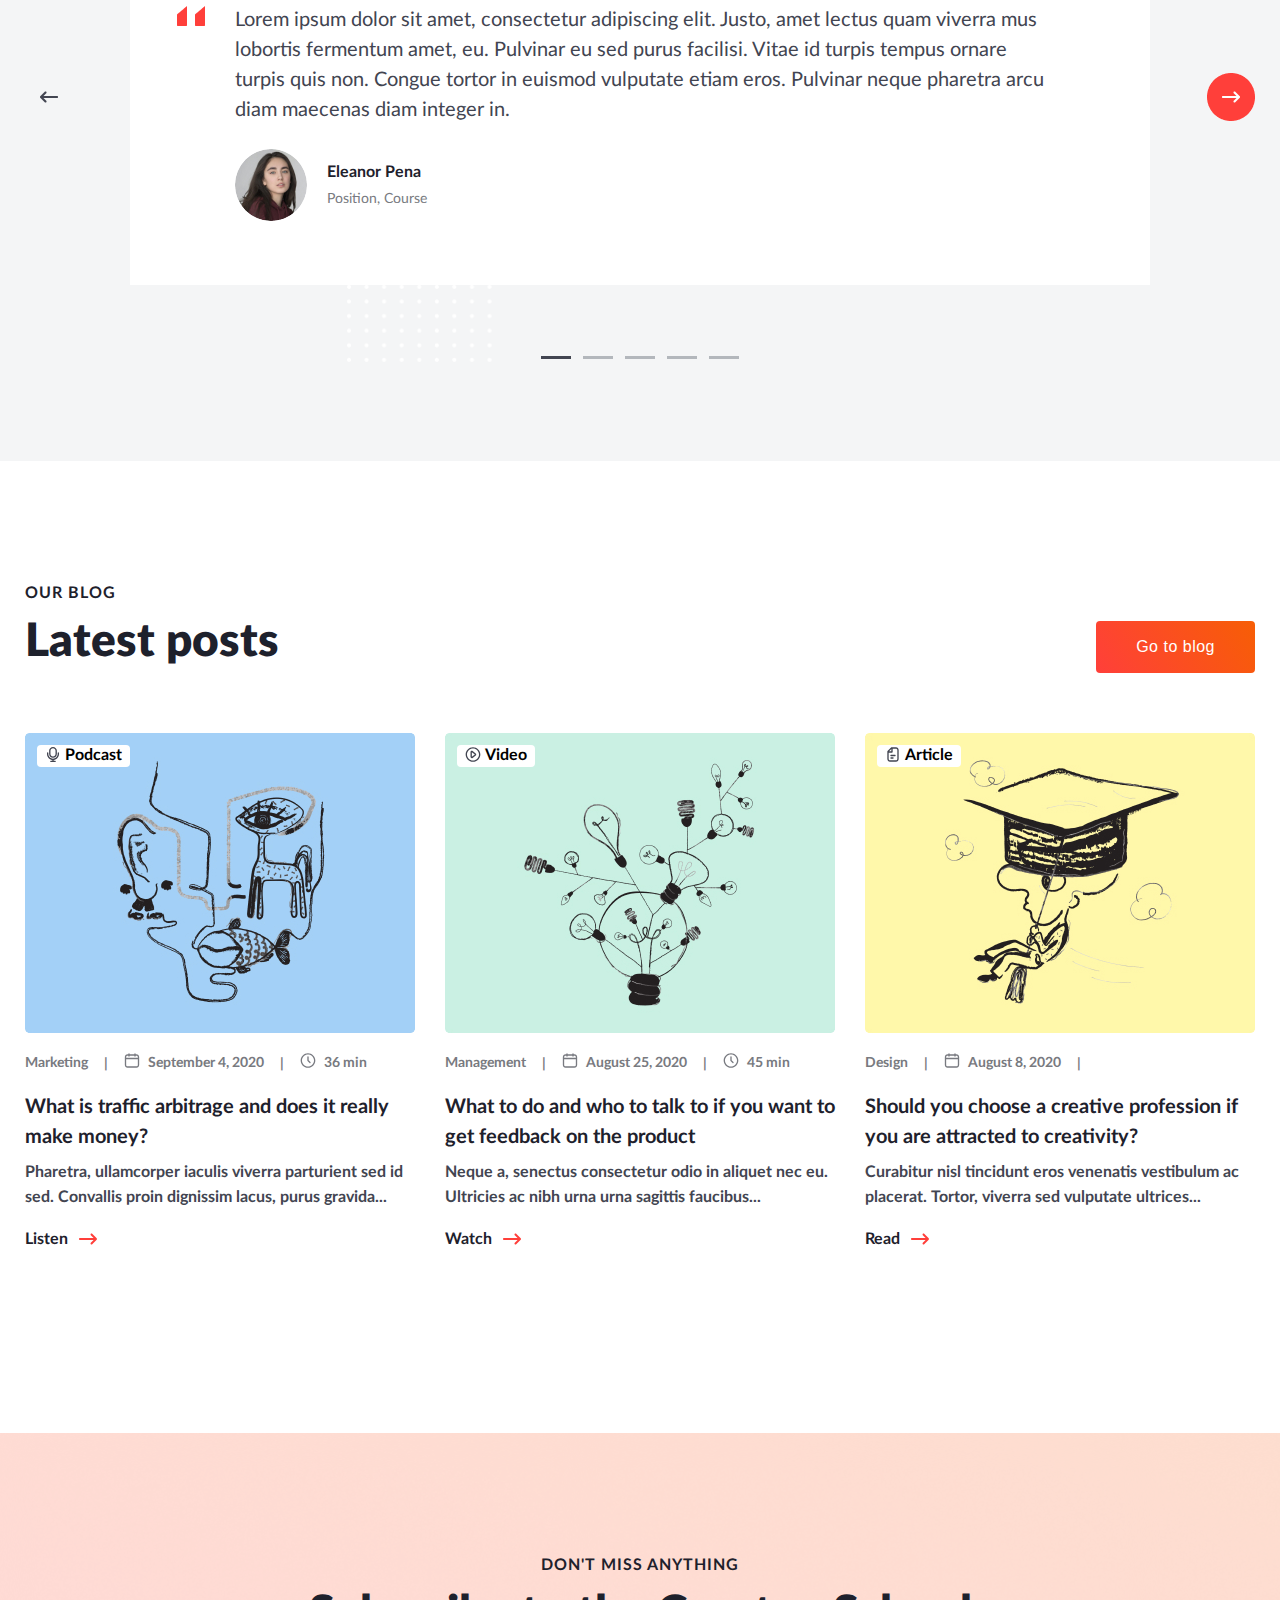
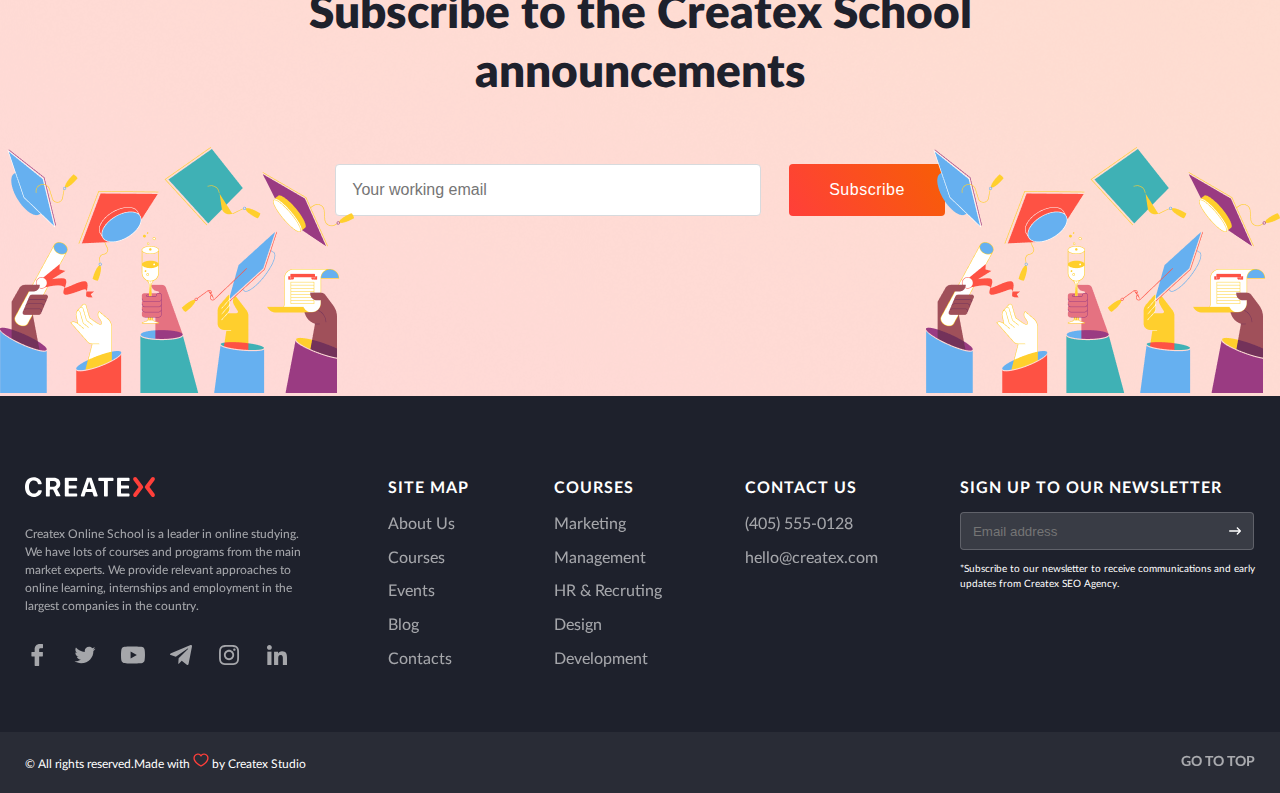
==== commit 52a1a581: "q" ====
--- a/index.html
+++ b/index.html
@@ -203,8 +203,10 @@
                     <div class="events__field">
                         <div class="field__box">
                             <span class="field__day">05</span>
-                            <span class="field__month">August </span>
-                            <span class="field__time">11:00 - 14:00</span>
+                            <div class="field__minibox">
+                                <span class="field__month">August </span>
+                                <span class="field__time">11:00 - 14:00</span>
+                            </div>
                         </div>
                         <div class="field__text">
                             <h4 class="field__title">Formation of the organizational structure of the company in the face of uncertainty.</h4>
@@ -215,8 +217,10 @@
                     <div class="events__field">
                         <div class="field__box">
                             <span class="field__day">24</span>
-                            <span class="field__month">July</span>
-                            <span class="field__time">11:00 - 12:30</span>
+                            <div class="field__minibox">
+                                <span class="field__month">July</span>
+                                <span class="field__time">11:00 - 12:30</span>
+                            </div>
                         </div>
                         <div class="field__text">
                             <h4 class="field__title">Building a customer service department. Best Practices.</h4>
@@ -227,8 +231,10 @@
                     <div class="events__field">
                         <div class="field__box">
                             <span class="field__day">16</span>
-                            <span class="field__month">July</span>
-                            <span class="field__time">10:00 - 13:00</span>
+                            <div class="field__minibox">
+                                <span class="field__month">July</span>
+                                <span class="field__time">10:00 - 13:00</span>
+                            </div>
                         </div>
                         <div class="field__text">
                             <h4 class="field__title">How to apply methods of speculative design in practice. Worldbuilding prototyping.</h4>
--- a/css/style.css
+++ b/css/style.css
@@ -591,13 +591,14 @@
   border: 1px solid #D7DADD;
 }
 .field__box {
-  display: grid;
-  grid-template-areas: "day month" "day time";
-  -moz-column-gap: 20px;
-       column-gap: 20px;
+  display: flex;
+  gap: 20px;
+}
+.field__minibox {
+  display: flex;
+  flex-direction: column;
 }
 .field__day {
-  grid-area: day;
   font-family: "Lato-Black";
   font-size: 48px;
   line-height: 130%;
@@ -606,13 +607,11 @@
   align-items: center;
 }
 .field__month {
-  grid-area: month;
   font-size: 20px;
   line-height: 150%;
   color: #1E212C;
 }
 .field__time {
-  grid-area: time;
   font-family: "Lato-Regular";
   font-size: 16px;
   line-height: 160%;
@@ -1909,4 +1908,32 @@
 }
 .events-page__item img {
   vertical-align: middle;
+}
+
+.events-page__grid {
+  display: grid;
+  grid-template-columns: 1fr 1fr 1fr;
+  grid-template-rows: 1fr 1fr 1fr;
+  gap: 30px;
+}
+.events-page__grid .events__field {
+  flex-direction: column;
+  padding: 24px;
+}
+.events-page__grid .field__box {
+  flex-direction: column;
+  flex: 1 1 auto;
+}
+.events-page__grid .field__month {
+  color: #FF4242;
+}
+.events-page__grid .field__text {
+  padding: 0;
+}
+.events-page__grid .field__title {
+  font-size: 18px;
+}
+.events-page__grid .field__btn {
+  display: block;
+  padding: 0 134px;
 }/*# sourceMappingURL=style.css.map */